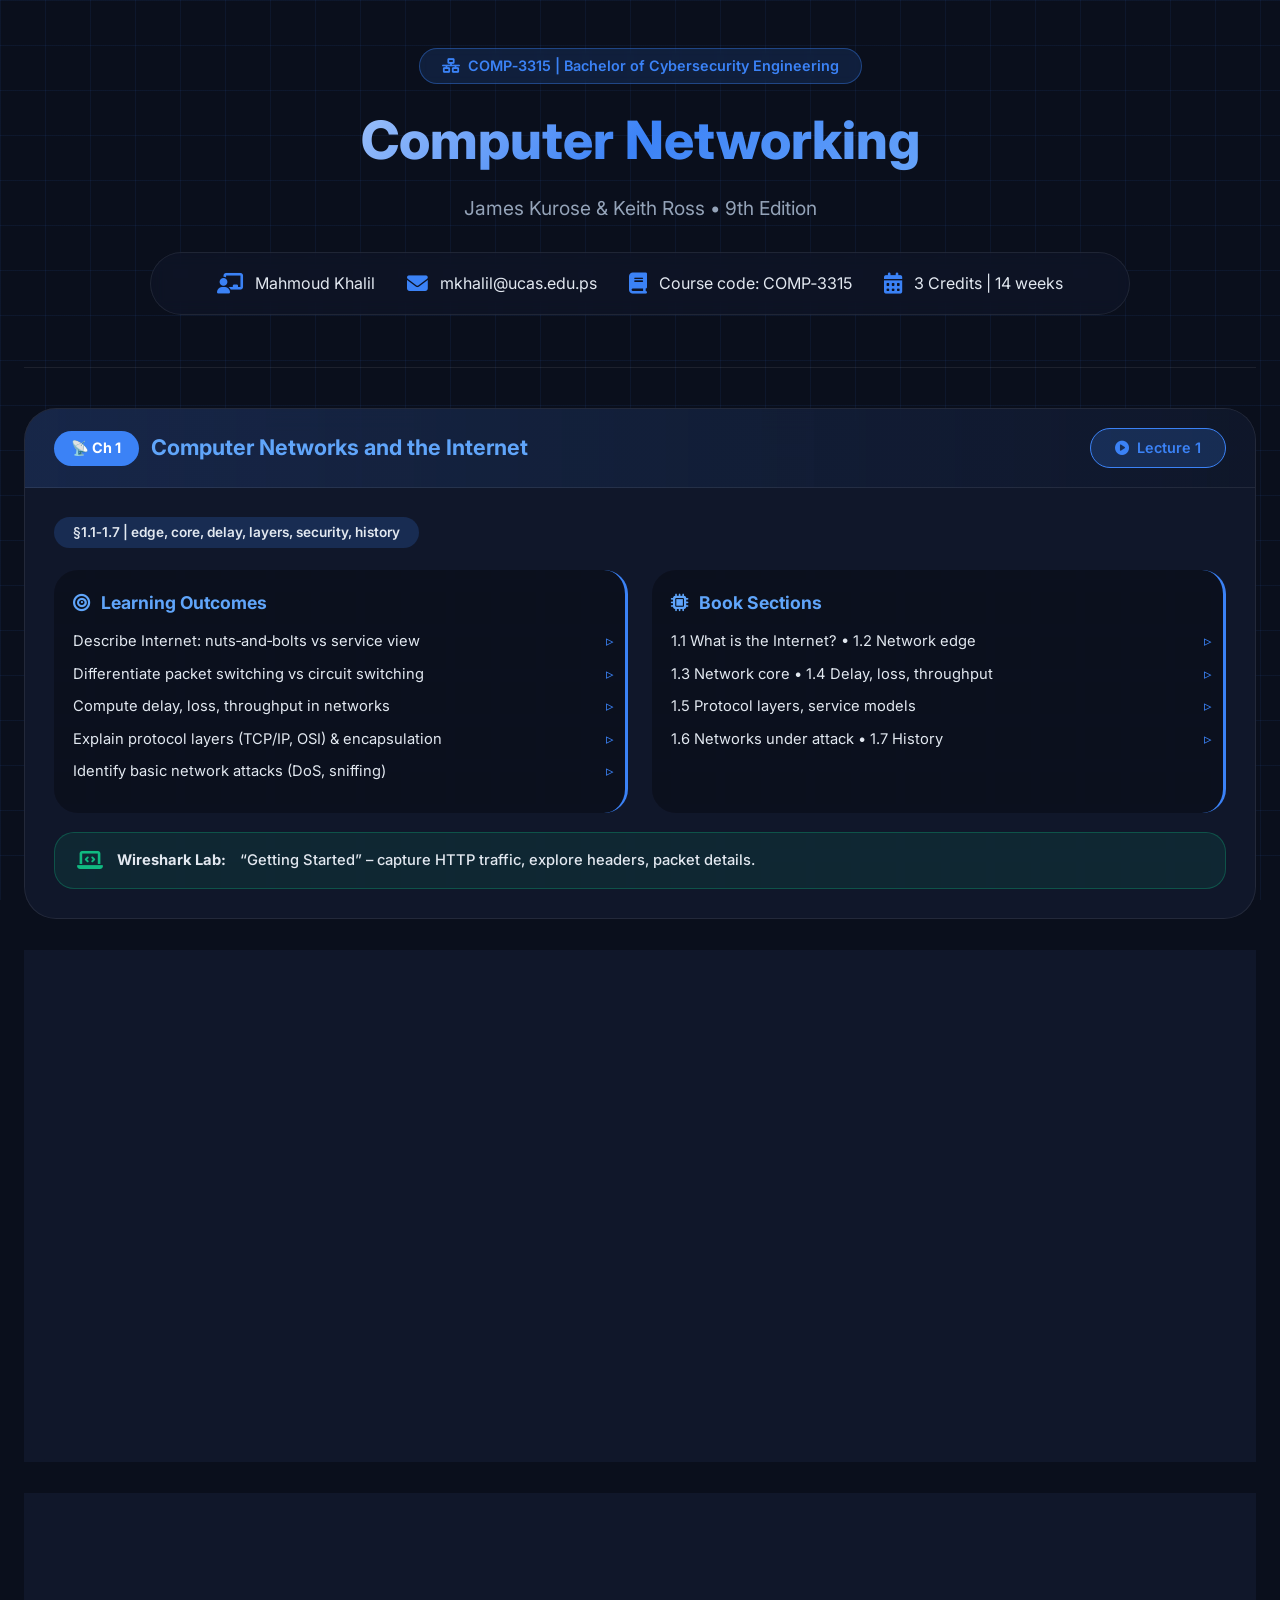
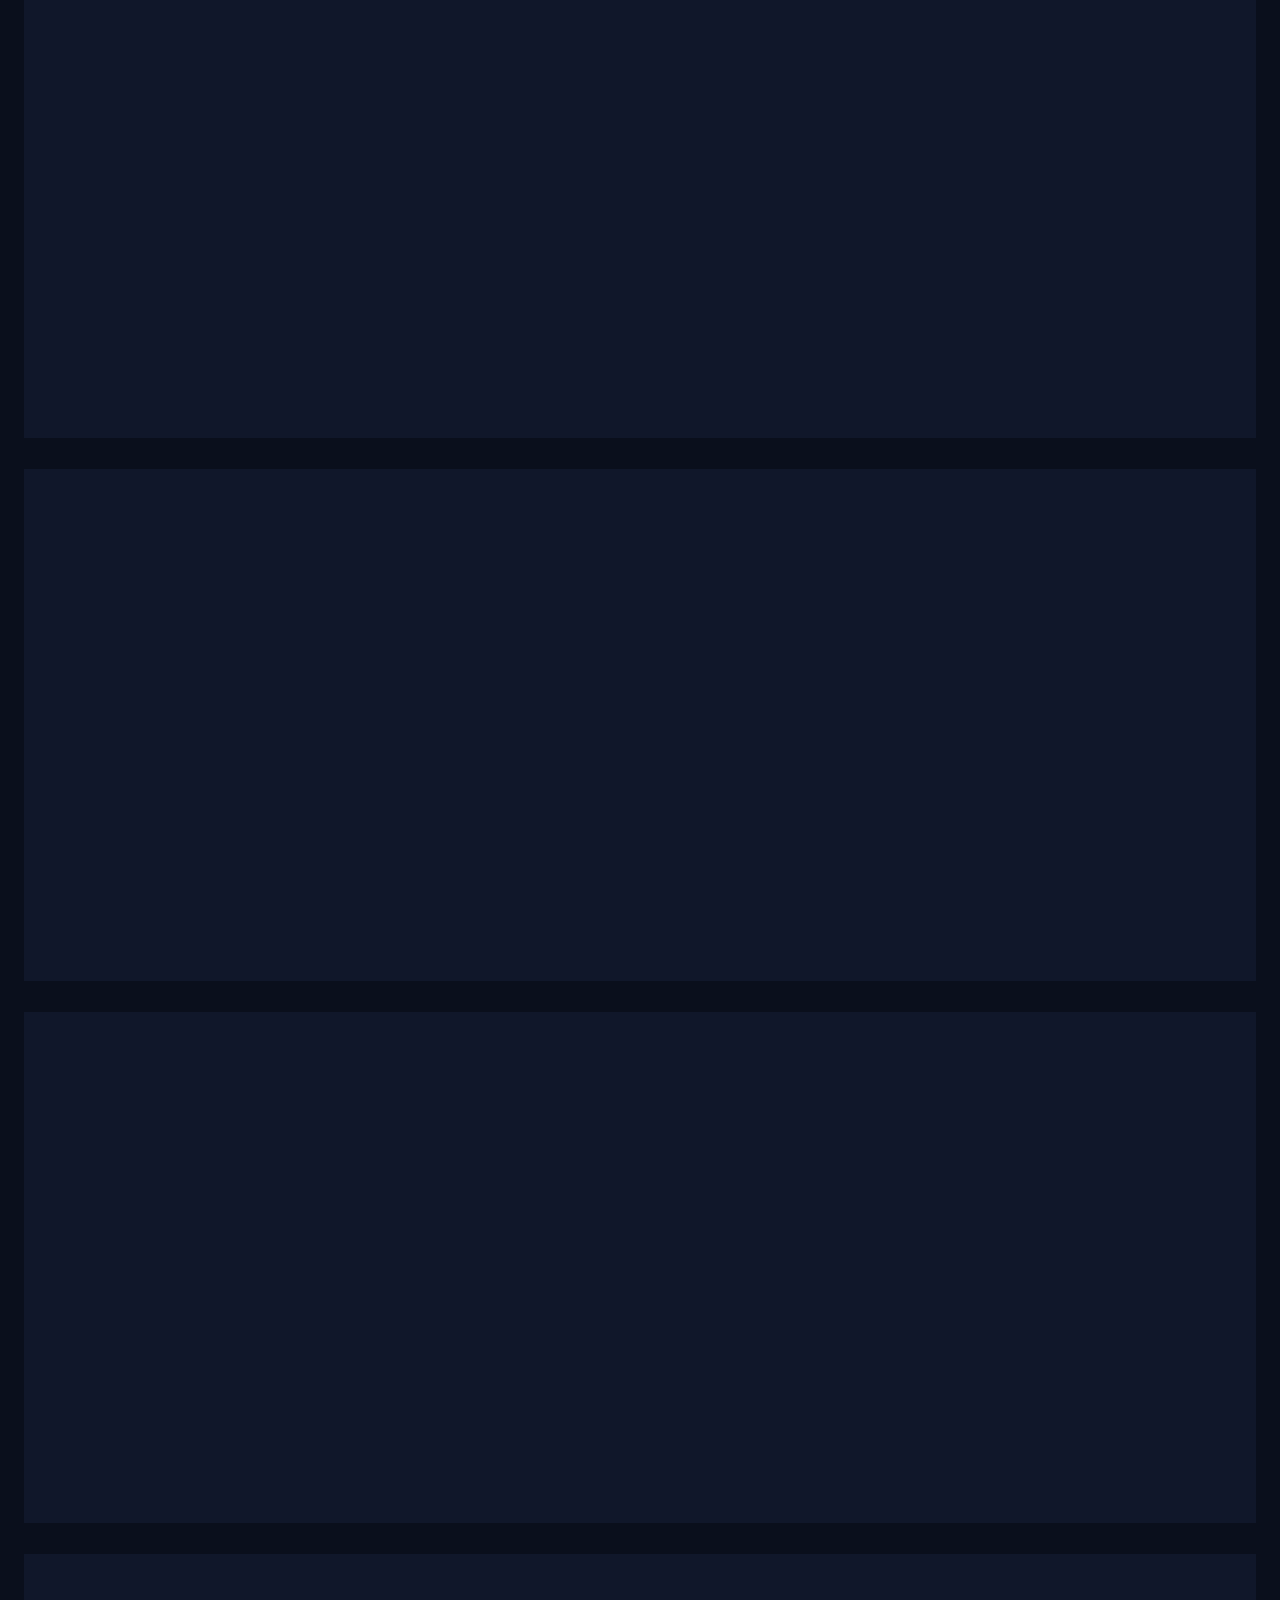
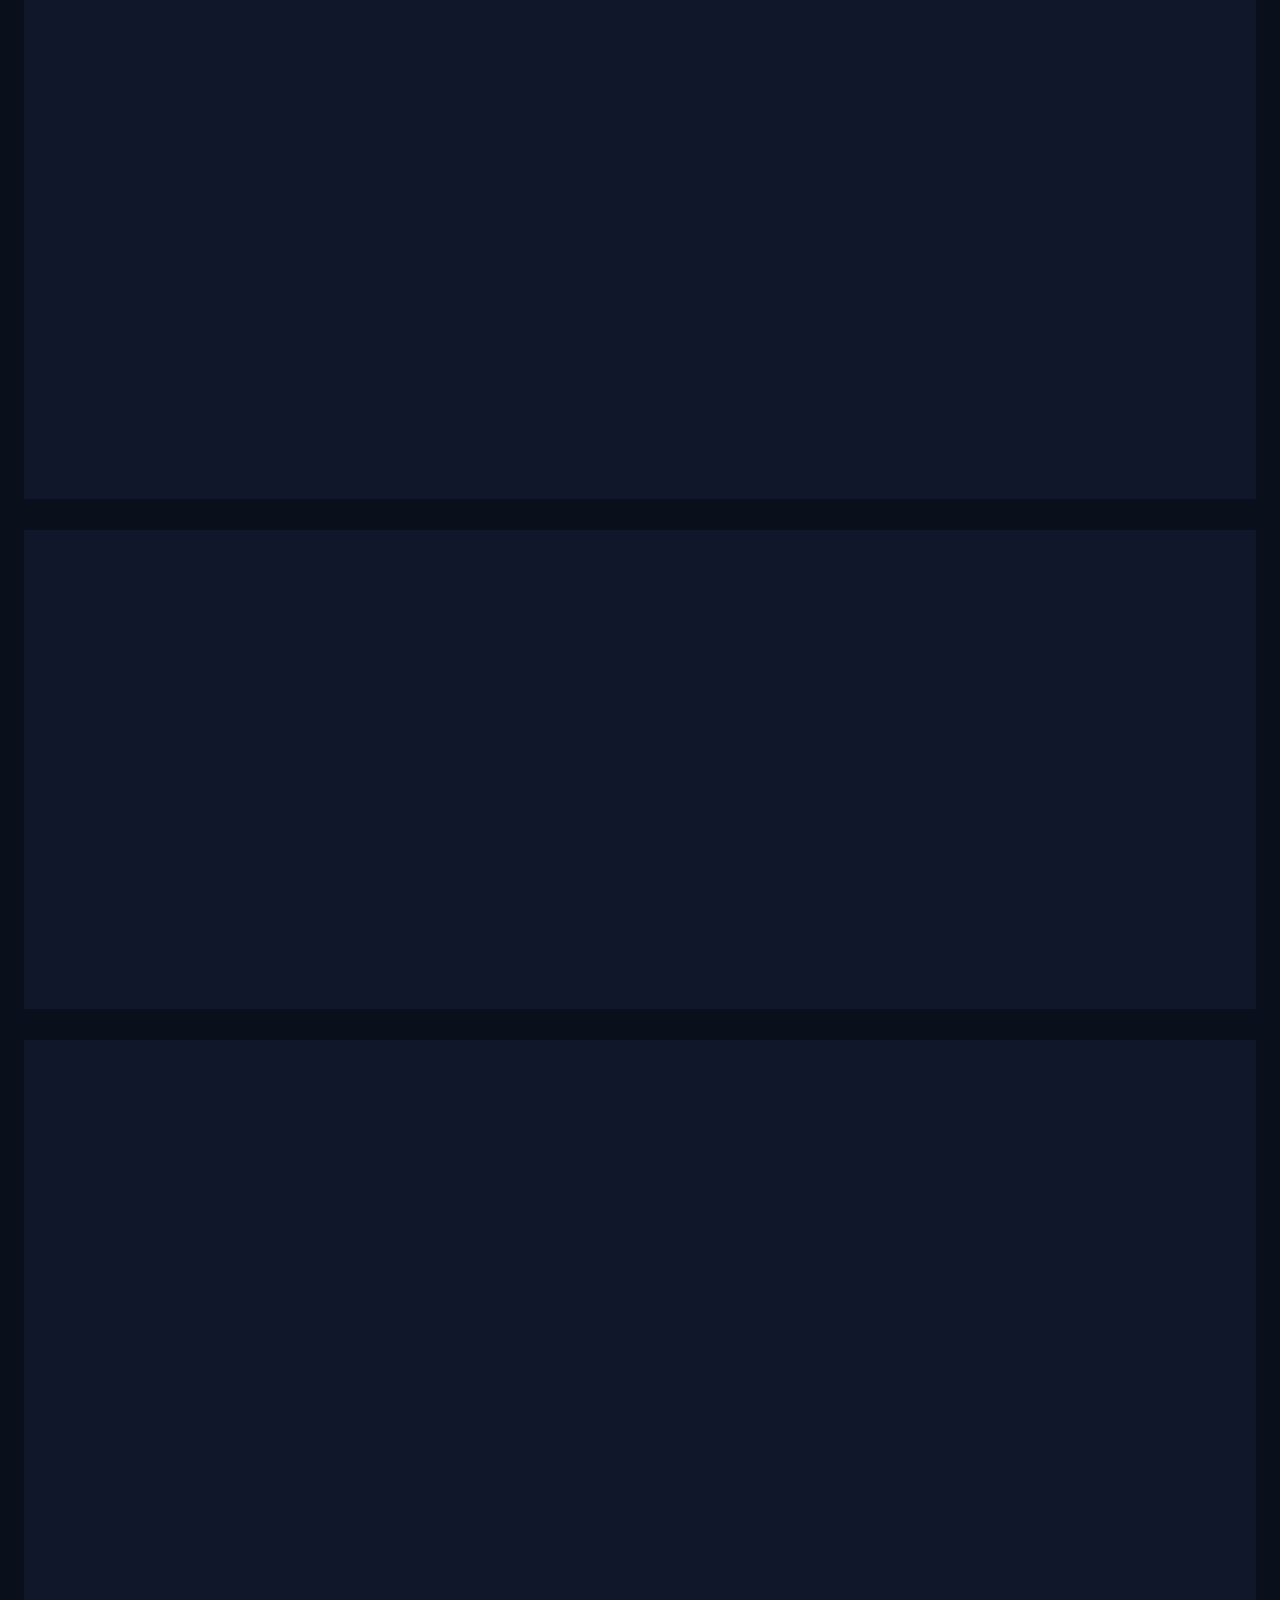
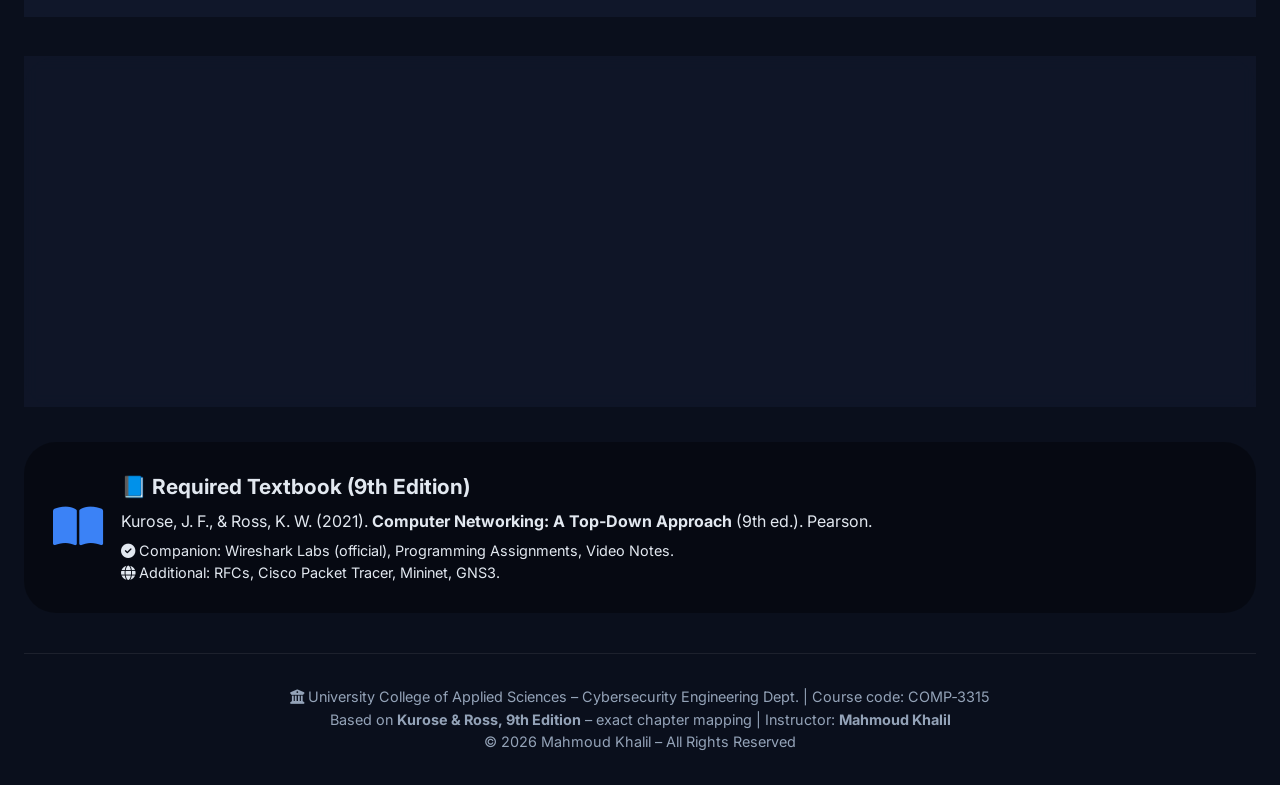
==== index.html @ ef7ba9a2 "add lecture1.html & update styles" ====
<!DOCTYPE html>
<html lang="en">
<head>
    <meta charset="UTF-8">
    <meta name="viewport" content="width=device-width, initial-scale=1.0, user-scalable=yes">
    <title>COMP-3315 | Computer Networking</title>
    <!-- External Fonts & Icons -->
    <link href="https://fonts.googleapis.com/css2?family=Inter:opsz,wght@14..32,400;14..32,500;14..32,600;14..32,700;14..32,800&display=swap" rel="stylesheet">
    <link rel="stylesheet" href="https://cdnjs.cloudflare.com/ajax/libs/font-awesome/6.4.0/css/all.min.css">
    <!-- External Stylesheet -->
    <link rel="stylesheet" href="styles.css">
    <style>
        /* additional small responsive tweaks to ensure mobile/desktop friendly */
        @media (max-width: 780px) {
            .instructor-panel {
                gap: 16px;
                padding: 14px 18px;
                border-radius: 32px;
            }
            .container {
                padding: 0 16px;
            }
            .course-header h1 {
                font-size: clamp(1.8rem, 6vw, 2.8rem);
            }
        }
        @media (max-width: 480px) {
            .instructor-item span {
                font-size: 0.85rem;
            }
        }
    </style>
</head>
<body>
<div class="bg-grid"></div>
<div class="container">
    <div class="course-header">
        <div class="course-badge"><i class="fas fa-network-wired"></i> COMP‑3315 | Bachelor of Cybersecurity Engineering</div>
        <h1>Computer Networking</h1>
        <div class="course-sub">James Kurose & Keith Ross • 9th Edition </div>
        <div class="instructor-panel">
            <div class="instructor-item"><i class="fas fa-chalkboard-user"></i> <span>Mahmoud Khalil</span></div>
            <div class="instructor-item"><i class="fas fa-envelope"></i> <span>mkhalil@ucas.edu.ps</span></div>
            <div class="instructor-item"><i class="fas fa-book"></i> <span>Course code: COMP‑3315</span></div>
            <div class="instructor-item"><i class="fas fa-calendar-alt"></i> <span>3 Credits | 14 weeks</span></div>
        </div>
    </div>

    <div class="weeks-container">
        <!-- CHAPTER 1 -->
        <div class="week-card">
            <div class="week-header-bar">
                <span class="chapter-number">📡 Ch 1</span>
                <span class="chapter-title-main">Computer Networks and the Internet</span>
                <a href="lecture1.html" class="lecture-btn"><i class="fas fa-play-circle"></i> Lecture 1</a>
            </div>
            <div class="week-body">
                <div class="week-meta"><span class="chapter-topic">§1.1‑1.7 | edge, core, delay, layers, security, history</span></div>
                <div class="content-grid">
                    <div class="info-box"><h4><i class="fas fa-bullseye"></i> Learning Outcomes</h4><ul><li>Describe Internet: nuts‑and‑bolts vs service view</li><li>Differentiate packet switching vs circuit switching</li><li>Compute delay, loss, throughput in networks</li><li>Explain protocol layers (TCP/IP, OSI) & encapsulation</li><li>Identify basic network attacks (DoS, sniffing)</li></ul></div>
                    <div class="info-box"><h4><i class="fas fa-microchip"></i> Book Sections</h4><ul><li>1.1 What is the Internet? • 1.2 Network edge</li><li>1.3 Network core • 1.4 Delay, loss, throughput</li><li>1.5 Protocol layers, service models</li><li>1.6 Networks under attack • 1.7 History</li></ul></div>
                </div>
                <div class="practical-lab"><i class="fas fa-laptop-code"></i> <strong>Wireshark Lab:</strong> “Getting Started” – capture HTTP traffic, explore headers, packet details.</div>
            </div>
        </div>

        <!-- CHAPTER 2 -->
        <div class="week-card">
            <div class="week-header-bar">
                <span class="chapter-number">🌐 Ch 2</span>
                <span class="chapter-title-main">Application Layer</span>
                <a href="Lecture2.html" class="lecture-btn"><i class="fas fa-play-circle"></i> Lecture 2</a>
            </div>
            <div class="week-body">
                <div class="week-meta"><span class="chapter-topic">§2.1‑2.7 | Web, email, DNS, P2P, socket API</span></div>
                <div class="content-grid">
                    <div class="info-box"><h4><i class="fas fa-bullseye"></i> Learning Outcomes</h4><ul><li>Architect client‑server vs P2P applications</li><li>Analyze HTTP (persistent/non‑persistent), cookies, caching</li><li>Understand SMTP, POP3, IMAP for email</li><li>Implement a basic UDP/TCP socket program</li><li>Explain DNS hierarchy & resource records</li></ul></div>
                    <div class="info-box"><h4><i class="fas fa-code"></i> Book Sections</h4><ul><li>2.1 Principles of app layer protocols</li><li>2.2 Web and HTTP (HTTP/1.1, HTTP/2, HTTP/3 intro)</li><li>2.3 FTP • 2.4 Email (SMTP, POP3)</li><li>2.5 DNS • 2.6 P2P (BitTorrent)</li><li>2.7 Socket programming with TCP/UDP</li></ul></div>
                </div>
                <div class="practical-lab"><i class="fas fa-laptop-code"></i> <strong>Socket Programming:</strong> Build a UDP ping client and a multi‑threaded HTTP server (Python). Analyze HTTP requests with Wireshark.</div>
            </div>
        </div>

        <!-- CHAPTER 3 -->
        <div class="week-card">
            <div class="week-header-bar">
                <span class="chapter-number">🚚 Ch 3</span>
                <span class="chapter-title-main">Transport Layer</span>
                <a href="Lecture3.html" class="lecture-btn"><i class="fas fa-play-circle"></i> Lecture 3</a>
            </div>
            <div class="week-body">
                <div class="week-meta"><span class="chapter-topic">§3.1‑3.6 | UDP, TCP, flow & congestion control</span></div>
                <div class="content-grid">
                    <div class="info-box"><h4><i class="fas fa-bullseye"></i> Learning Outcomes</h4><ul><li>Compare reliable vs unreliable transport</li><li>Understand multiplexing/demultiplexing</li><li>Explain principles of reliable data transfer (rdt)</li><li>Analyze TCP segment structure, flow control, and AIMD</li><li>Differentiate between Tahoe, Reno, CUBIC</li></ul></div>
                    <div class="info-box"><h4><i class="fas fa-chart-line"></i> Book Sections</h4><ul><li>3.1 Transport‑layer services</li><li>3.2 Multiplexing/demultiplexing</li><li>3.3 Connectionless UDP</li><li>3.4 Principles of reliable data transfer</li><li>3.5 TCP (segment, RTT, flow control)</li><li>3.6 Congestion control (AIMD, fairness)</li></ul></div>
                </div>
                <div class="practical-lab"><i class="fas fa-laptop-code"></i> <strong>Wireshark TCP Lab:</strong> Trace three‑way handshake, sequence/ACK numbers, window scaling, and observe congestion window evolution.</div>
            </div>
        </div>

        <!-- CHAPTER 4 -->
        <div class="week-card">
            <div class="week-header-bar">
                <span class="chapter-number">📦 Ch 4</span>
                <span class="chapter-title-main">The Network Layer: Data Plane</span>
                <a href="Lecture4.html" class="lecture-btn"><i class="fas fa-play-circle"></i> Lecture 4</a>
            </div>
            <div class="week-body">
                <div class="week-meta"><span class="chapter-topic">§4.1‑4.4 | IP, addressing, forwarding, SDN data plane</span></div>
                <div class="content-grid">
                    <div class="info-box"><h4><i class="fas fa-bullseye"></i> Learning Outcomes</h4><ul><li>Differentiate forwarding vs routing</li><li>Understand IPv4 datagram format, fragmentation</li><li>Perform subnet calculations (CIDR, subnet masks)</li><li>Explain NAT and IPv6 transition methods</li><li>Describe router components and generalized forwarding (SDN)</li></ul></div>
                    <div class="info-box"><h4><i class="fas fa-microchip"></i> Book Sections</h4><ul><li>4.1 Overview of network layer</li><li>4.2 Router components & switching fabrics</li><li>4.3 IP: IPv4, DHCP, NAT, IPv6</li><li>4.4 Generalized Forwarding (SDN match+action)</li></ul></div>
                </div>
                <div class="practical-lab"><i class="fas fa-laptop-code"></i> <strong>IP & Routing Lab:</strong> Configure static routes with Cisco Packet Tracer, analyze IP fragmentation, and capture ICMP packets with Wireshark.</div>
            </div>
        </div>

        <!-- CHAPTER 5 -->
        <div class="week-card">
            <div class="week-header-bar">
                <span class="chapter-number">🕹️ Ch 5</span>
                <span class="chapter-title-main">The Network Layer: Control Plane</span>
                <a href="Lecture5.html" class="lecture-btn"><i class="fas fa-play-circle"></i> Lecture 5</a>
            </div>
            <div class="week-body">
                <div class="week-meta"><span class="chapter-topic">§5.1‑5.6 | routing algorithms, OSPF, BGP, SDN, ICMP</span></div>
                <div class="content-grid">
                    <div class="info-box"><h4><i class="fas fa-bullseye"></i> Learning Outcomes</h4><ul><li>Compare Link‑State (Dijkstra) vs Distance‑Vector (Bellman‑Ford)</li><li>Configure OSPF intra‑domain routing</li><li>Explain BGP inter‑domain routing (eBGP/iBGP)</li><li>Describe SDN control plane (OpenFlow, controllers)</li><li>Use ICMP, traceroute, and SNMP</li></ul></div>
                    <div class="info-box"><h4><i class="fas fa-globe"></i> Book Sections</h4><ul><li>5.1 Introduction • 5.2 Routing algorithms (LS, DV)</li><li>5.3 Intra‑AS routing (OSPF)</li><li>5.4 Routing among ISPs (BGP)</li><li>5.5 SDN control plane</li><li>5.6 ICMP, SNMP, NETCONF/YANG</li></ul></div>
                </div>
                <div class="practical-lab"><i class="fas fa-laptop-code"></i> <strong>Routing Simulation:</strong> Build OSPF network in FRRouting or Packet Tracer; use traceroute to observe path changes; analyze BGP advertisements.</div>
            </div>
        </div>

        <!-- CHAPTER 6 -->
        <div class="week-card">
            <div class="week-header-bar">
                <span class="chapter-number">🔗 Ch 6</span>
                <span class="chapter-title-main">The Link Layer and LANs</span>
                <a href="Lecture6.html" class="lecture-btn"><i class="fas fa-play-circle"></i> Lecture 6</a>
            </div>
            <div class="week-body">
                <div class="week-meta"><span class="chapter-topic">§6.1‑6.6 | error detection, multiple access, Ethernet, switches, VLANs</span></div>
                <div class="content-grid">
                    <div class="info-box"><h4><i class="fas fa-bullseye"></i> Learning Outcomes</h4><ul><li>Understand error detection (CRC, checksum)</li><li>Compare multiple access protocols (CSMA/CD, slotted Aloha)</li><li>Analyze Ethernet frame & switch self‑learning</li><li>Configure VLANs and explain ARP protocol</li><li>Describe link virtualization (MPLS) and data center networks</li></ul></div>
                    <div class="info-box"><h4><i class="fas fa-ethernet"></i> Book Sections</h4><ul><li>6.1 Link‑layer services</li><li>6.2 Error detection/correction</li><li>6.3 Multiple access protocols</li><li>6.4 Switched LANs (ARP, Ethernet, switches, VLANs)</li><li>6.5 Link virtualization (MPLS)</li><li>6.6 Data center networking</li></ul></div>
                </div>
                <div class="practical-lab"><i class="fas fa-laptop-code"></i> <strong>Ethernet & VLAN Lab:</strong> Build switched LAN with VLAN segmentation; capture ARP broadcasts and observe spanning‑tree (STP) with Wireshark.</div>
            </div>
        </div>

        <!-- CHAPTER 7 -->
        <div class="week-card">
            <div class="week-header-bar">
                <span class="chapter-number">📡 Ch 7</span>
                <span class="chapter-title-main">Wireless and Mobile Networks</span>
                <a href="Lecture7.html" class="lecture-btn"><i class="fas fa-play-circle"></i> Lecture 7</a>
            </div>
            <div class="week-body">
                <div class="week-meta"><span class="chapter-topic">§7.1‑7.5 | WiFi, cellular, mobility principles</span></div>
                <div class="content-grid">
                    <div class="info-box"><h4><i class="fas fa-bullseye"></i> Learning Outcomes</h4><ul><li>Characterize wireless links (SNR, hidden terminal)</li><li>Explain 802.11 MAC (CSMA/CA) and frame structure</li><li>Describe cellular generations (4G LTE, 5G NR)</li><li>Understand mobility: indirect/direct routing, Mobile IP</li></ul></div>
                    <div class="info-box"><h4><i class="fas fa-wifi"></i> Book Sections</h4><ul><li>7.1 Introduction • 7.2 Wireless links characteristics</li><li>7.3 WiFi: 802.11 (association, CSMA/CA)</li><li>7.4 Cellular networks (4G/5G, core network)</li><li>7.5 Mobility management (home network, care‑of‑address)</li></ul></div>
                </div>
                <div class="practical-lab"><i class="fas fa-laptop-code"></i> <strong>WiFi Analysis:</strong> Capture 802.11 beacon frames and probe requests using Wireshark in monitor mode; examine authentication/association.</div>
            </div>
        </div>

        <!-- CHAPTER 8 -->
        <div class="week-card">
            <div class="week-header-bar">
                <span class="chapter-number">🔐 Ch 8</span>
                <span class="chapter-title-main">Security in Computer Networks</span>
                <a href="Lecture8.html" class="lecture-btn"><i class="fas fa-play-circle"></i> Lecture 8</a>
            </div>
            <div class="week-body">
                <div class="week-meta"><span class="chapter-topic">§8.1‑8.9 | crypto, SSL/TLS, IPsec, wireless security, firewalls</span></div>
                <div class="content-grid">
                    <div class="info-box"><h4><i class="fas fa-bullseye"></i> Learning Outcomes</h4><ul><li>Understand symmetric/asymmetric encryption & message integrity</li><li>Explain SSL/TLS handshake and record protocol</li><li>Configure IPsec VPN (ESP/AH) basics</li><li>Differentiate firewalls (stateless/stateful) and IDS/IPS</li><li>Describe 802.11i (WPA2) and operational security</li></ul></div>
                    <div class="info-box"><h4><i class="fas fa-shield-haltered"></i> Book Sections</h4><ul><li>8.1 What is network security? • 8.2 Principles of cryptography</li><li>8.3 Message integrity (MAC, digital signatures)</li><li>8.4 End‑point authentication</li><li>8.5 Securing email (PGP) • 8.6 Securing TCP (SSL/TLS)</li><li>8.7 Network‑layer security (IPsec, VPN)</li><li>8.8 Securing wireless LANs (WPA2, 802.11i)</li><li>8.9 Operational security (firewalls, IDS/IPS)</li></ul></div>
                </div>
                <div class="practical-lab"><i class="fas fa-laptop-code"></i> <strong>Security Lab:</strong> Inspect TLS handshake with Wireshark, decode X.509 certificates; configure a simple IPsec tunnel between two hosts.</div>
            </div>
        </div>
    </div>

    <!-- Assessment & grading block -->
    <div class="assessment-block">
        <h2><i class="fas fa-chart-simple"></i> Assessment & Grading</h2>
        <p class="section-desc">Based on Kurose & Ross labs, programming assignments, and theoretical exams</p>
        <div class="assess-grid">
            <div class="assess-card"><h3>30%</h3><p>Midterm Exam</p><small>Chapters 1‑4 + case studies</small></div>
            <div class="assess-card"><h3>40%</h3><p>Final Exam</p><small>All 8 chapters (comprehensive)</small></div>
            <div class="assess-card"><h3>20%</h3><p>Labs & Wireshark Projects</p><small>7 labs + socket programming</small></div>
            <div class="assess-card"><h3>10%</h3><p>Quizzes & Participation</p><small>Weekly online quizzes</small></div>
        </div>
    </div>

    <!-- Textbook section -->
    <div class="textbook-section">
        <div style="display: flex; align-items: center; gap: 18px; flex-wrap: wrap;">
            <div><i class="fas fa-book-open" style="font-size: 2.8rem; color: var(--primary);"></i></div>
            <div>
                <h3 style="font-size: 1.3rem;">📘 Required Textbook (9th Edition)</h3>
                <p style="margin: 6px 0;">Kurose, J. F., & Ross, K. W. (2021). <strong>Computer Networking: A Top‑Down Approach</strong> (9th ed.). Pearson.</p>
                <p style="font-size: 0.9rem;"><i class="fas fa-check-circle"></i> Companion: Wireshark Labs (official), Programming Assignments, Video Notes.</p>
                <p style="font-size: 0.9rem;"><i class="fas fa-globe"></i> Additional: RFCs, Cisco Packet Tracer, Mininet, GNS3.</p>
            </div>
        </div>
    </div>
    <footer>
        <p><i class="fas fa-university"></i> University College of Applied Sciences – Cybersecurity Engineering Dept. | Course code: COMP‑3315</p>
        <p>Based on <strong>Kurose & Ross, 9th Edition</strong> – exact chapter mapping | Instructor: <strong>Mahmoud Khalil</strong></p>
        <p>© 2026 Mahmoud Khalil – All Rights Reserved</p>
    </footer>
</div>

<script src="scripts.js" defer></script>
</body>
</html>
---- styles.css ----
/* styles.css - شامل للصفحة الرئيسية و lecture1 */

* {
    margin: 0;
    padding: 0;
    box-sizing: border-box;
}

:root {
    --bg-dark: #0a0f1c;
    --card-bg: rgba(18, 25, 45, 0.85);
    --primary: #3b82f6;
    --primary-dark: #2563eb;
    --primary-glow: rgba(59, 130, 246, 0.5);
    --accent: #60a5fa;
    --text-light: #e2e8f0;
    --text-muted: #94a3b8;
    --border-light: rgba(255, 255, 255, 0.08);
    --success: #10b981;
}

body {
    font-family: 'Inter', sans-serif;
    background: var(--bg-dark);
    color: var(--text-light);
    line-height: 1.55;
    overflow-x: hidden;
    font-size: 1.05rem;
}

.bg-grid, .lecture-grid-bg {
    position: fixed;
    top: 0;
    left: 0;
    width: 100%;
    height: 100%;
    background-image: 
        linear-gradient(rgba(59, 130, 246, 0.08) 1px, transparent 1px),
        linear-gradient(90deg, rgba(59, 130, 246, 0.08) 1px, transparent 1px);
    background-size: 45px 45px;
    pointer-events: none;
    z-index: -2;
}

.container, .lecture-container {
    max-width: 1280px;
    margin: 0 auto;
    padding: 0 24px;
    position: relative;
    z-index: 2;
}

/* ========== تنسيقات الصفحة الرئيسية (index) ========== */
.course-header {
    text-align: center;
    padding: 3rem 1rem 2rem;
    border-bottom: 1px solid var(--border-light);
    margin-bottom: 2rem;
}

.course-badge, .chapter-badge {
    display: inline-flex;
    align-items: center;
    gap: 8px;
    background: rgba(59, 130, 246, 0.15);
    backdrop-filter: blur(4px);
    border: 1px solid rgba(59, 130, 246, 0.4);
    padding: 6px 22px;
    border-radius: 40px;
    font-weight: 600;
    font-size: 0.9rem;
    margin-bottom: 1rem;
    color: var(--primary);
}

.course-header h1 {
    font-size: clamp(2.2rem, 6vw, 3.3rem);
    font-weight: 800;
    background: linear-gradient(135deg, #fff, var(--primary), #93c5fd);
    background-clip: text;
    -webkit-background-clip: text;
    color: transparent;
    margin-bottom: 0.75rem;
}

.course-sub, .hero-sub {
    color: var(--text-muted);
    font-size: 1.2rem;
    max-width: 700px;
    margin: 0 auto;
}

.instructor-panel {
    display: flex;
    flex-wrap: wrap;
    justify-content: center;
    gap: 32px;
    background: rgba(15, 23, 42, 0.6);
    backdrop-filter: blur(8px);
    border-radius: 48px;
    padding: 18px 32px;
    margin: 28px auto 20px;
    border: 1px solid var(--border-light);
    max-width: 980px;
}

.instructor-item {
    display: flex;
    align-items: center;
    gap: 12px;
    font-size: 1rem;
}

.instructor-item i {
    color: var(--primary);
    font-size: 1.3rem;
}

.weeks-container {
    display: flex;
    flex-direction: column;
    gap: 2rem;
    margin: 2.5rem 0;
}

.week-card {
    background: var(--card-bg);
    backdrop-filter: blur(12px);
    border: 1px solid var(--border-light);
    border-radius: 32px;
    overflow: hidden;
    transition: transform 0.25s ease, box-shadow 0.3s;
}

.week-card:hover {
    transform: translateY(-4px);
    border-color: var(--primary);
    box-shadow: 0 25px 40px -18px var(--primary-glow);
}

.week-header-bar {
    background: linear-gradient(90deg, rgba(59,130,246,0.15) 0%, rgba(15,23,42,0.8) 100%);
    padding: 1.2rem 1.8rem;
    display: flex;
    justify-content: space-between;
    align-items: center;
    flex-wrap: wrap;
    gap: 12px;
    border-bottom: 1px solid var(--border-light);
}

.chapter-number {
    background: var(--primary);
    color: white;
    font-weight: 700;
    padding: 0.4rem 1.1rem;
    border-radius: 40px;
    font-size: 0.9rem;
}

.chapter-title-main {
    font-weight: 700;
    font-size: 1.35rem;
    color: var(--accent);
    flex: 1;
}

.lecture-btn {
    background: rgba(59,130,246,0.2);
    border: 1px solid var(--primary);
    color: var(--primary);
    padding: 8px 24px;
    border-radius: 50px;
    font-size: 0.9rem;
    font-weight: 600;
    cursor: pointer;
    transition: 0.2s;
    display: inline-flex;
    align-items: center;
    gap: 8px;
    font-family: inherit;
    text-decoration: none;
}

.lecture-btn:hover {
    background: var(--primary);
    color: white;
    border-color: var(--primary);
    transform: scale(0.97);
    text-decoration: none;
}

.week-body {
    padding: 1.8rem;
}

.week-meta {
    display: flex;
    justify-content: space-between;
    align-items: center;
    margin-bottom: 1.4rem;
    flex-wrap: wrap;
    gap: 12px;
}

.chapter-topic {
    background: rgba(59,130,246,0.2);
    padding: 0.3rem 1.2rem;
    border-radius: 20px;
    font-size: 0.85rem;
    font-weight: 600;
}

.content-grid {
    display: grid;
    grid-template-columns: 1fr 1fr;
    gap: 1.5rem;
}

.info-box {
    background: rgba(0, 0, 0, 0.3);
    border-radius: 24px;
    padding: 1.2rem;
    border-right: 3px solid var(--primary);
}

.info-box h4 {
    display: flex;
    align-items: center;
    gap: 10px;
    font-weight: 700;
    margin-bottom: 0.9rem;
    color: var(--accent);
    font-size: 1.1rem;
}

.info-box ul {
    list-style: none;
    padding-right: 0;
}

.info-box li {
    margin-bottom: 0.7rem;
    font-size: 0.92rem;
    line-height: 1.45;
    padding-right: 1.2rem;
    position: relative;
}

.info-box li:before {
    content: "▹";
    position: absolute;
    right: -0.5rem;
    color: var(--primary);
}

.practical-lab {
    margin-top: 1.2rem;
    background: rgba(16, 185, 129, 0.1);
    border-radius: 20px;
    padding: 1rem 1.4rem;
    border: 1px solid rgba(16, 185, 129, 0.3);
    display: flex;
    align-items: center;
    gap: 14px;
    flex-wrap: wrap;
    font-size: 0.92rem;
    font-weight: 500;
}

.practical-lab i {
    color: var(--success);
    font-size: 1.3rem;
}

.assessment-block {
    background: rgba(18, 25, 45, 0.7);
    backdrop-filter: blur(8px);
    border-radius: 32px;
    padding: 2.2rem;
    margin: 2.2rem 0;
    border: 1px solid var(--border-light);
}

.assess-grid {
    display: flex;
    flex-wrap: wrap;
    justify-content: space-between;
    gap: 24px;
    margin-top: 1.8rem;
}

.assess-card {
    background: rgba(0,0,0,0.25);
    padding: 1.4rem 2rem;
    border-radius: 28px;
    flex: 1;
    min-width: 170px;
    text-align: center;
    border-bottom: 2px solid var(--primary);
}

.assess-card h3 {
    font-size: 2rem;
    font-weight: 800;
    color: var(--primary);
    margin-bottom: 8px;
}

.assess-card p {
    font-size: 1rem;
    font-weight: 600;
}

.assess-card small {
    font-size: 0.85rem;
    color: var(--text-muted);
}

.textbook-section {
    background: rgba(0,0,0,0.35);
    border-radius: 32px;
    padding: 1.8rem;
    margin: 1.5rem 0 2rem;
}

.textbook-section p, .textbook-section h3 {
    font-size: 1rem;
}

footer, .lecture-footer {
    text-align: center;
    padding: 2rem 1rem;
    border-top: 1px solid var(--border-light);
    margin-top: 2.5rem;
    color: var(--text-muted);
    font-size: 0.9rem;
}

h2 {
    font-size: 2rem;
    font-weight: 700;
    margin: 1rem 0 0.2rem;
}

.section-desc {
    color: var(--text-muted);
    margin-bottom: 1rem;
    font-size: 1rem;
}

code {
    background: #1e293b;
    padding: 2px 10px;
    border-radius: 30px;
    font-size: 0.85rem;
}

/* ========== تنسيقات خاصة بصفحة المحاضرة lecture1 ========== */
.lecture-hero {
    text-align: center;
    padding: 2.5rem 1rem 2rem;
    border-bottom: 1px solid var(--border-light);
    margin-bottom: 2rem;
}

.lecture-hero h1 {
    font-size: clamp(1.8rem, 5vw, 2.8rem);
    font-weight: 800;
    background: linear-gradient(135deg, #fff, var(--primary), #93c5fd);
    background-clip: text;
    -webkit-background-clip: text;
    color: transparent;
}

.highlight {
    background: linear-gradient(135deg, var(--primary), #93c5fd);
    background-clip: text;
    -webkit-background-clip: text;
    color: transparent;
}

.lecture-meta {
    display: flex;
    justify-content: center;
    gap: 24px;
    flex-wrap: wrap;
    margin: 1.2rem 0 0;
    font-size: 0.9rem;
    color: var(--text-muted);
}

.quick-nav {
    display: flex;
    flex-wrap: wrap;
    justify-content: center;
    gap: 12px;
    margin: 1.5rem 0 2rem;
}

.quick-nav a {
    background: rgba(59,130,246,0.15);
    border: 1px solid var(--border-light);
    padding: 8px 18px;
    border-radius: 40px;
    font-size: 0.85rem;
    font-weight: 500;
    color: var(--text-light);
    text-decoration: none;
    transition: 0.2s;
}

.quick-nav a:hover {
    background: var(--primary);
    border-color: var(--primary);
    color: white;
}

.lecture-card {
    background: var(--card-bg);
    backdrop-filter: blur(12px);
    border: 1px solid var(--border-light);
    border-radius: 32px;
    padding: 1.8rem;
    margin-bottom: 2rem;
    transition: transform 0.2s;
}

.lecture-card:hover {
    border-color: var(--primary);
    box-shadow: 0 20px 35px -12px var(--primary-glow);
}

.split-grid {
    display: grid;
    grid-template-columns: 1fr 1fr;
    gap: 1.5rem;
    margin-top: 1rem;
}

.info-panel {
    background: rgba(0, 0, 0, 0.3);
    border-radius: 24px;
    padding: 1.2rem;
    border-left: 3px solid var(--primary);
}

.info-panel h3 {
    display: flex;
    align-items: center;
    gap: 10px;
    font-size: 1.2rem;
    margin-bottom: 1rem;
    color: var(--accent);
}

.info-panel ul {
    list-style: none;
    padding-left: 0;
}

.info-panel li {
    margin-bottom: 0.7rem;
    padding-left: 1.2rem;
    position: relative;
}

.info-panel li:before {
    content: "▹";
    position: absolute;
    left: -0.2rem;
    color: var(--primary);
}

.callout-icon {
    margin-top: 1rem;
    padding: 0.8rem;
    background: rgba(59,130,246,0.1);
    border-radius: 20px;
    font-size: 0.9rem;
}

.protocol-compare {
    display: flex;
    flex-wrap: wrap;
    gap: 1.5rem;
    margin-top: 1rem;
    background: rgba(0,0,0,0.2);
    padding: 1rem;
    border-radius: 28px;
}

.protocol-compare div {
    flex: 1;
    padding: 0.5rem;
    border-right: 1px solid var(--border-light);
}

.protocol-compare div:last-child {
    border-right: none;
}

.access-grid {
    display: grid;
    grid-template-columns: repeat(auto-fill, minmax(250px, 1fr));
    gap: 1rem;
    margin: 1rem 0;
}

.access-item {
    background: rgba(0,0,0,0.25);
    padding: 1rem;
    border-radius: 20px;
    border-bottom: 2px solid var(--primary);
}

.media-list {
    display: flex;
    flex-wrap: wrap;
    gap: 12px;
    margin: 0.8rem 0;
}

.media-list span {
    background: rgba(59,130,246,0.2);
    padding: 5px 15px;
    border-radius: 30px;
    font-size: 0.85rem;
}

.note {
    background: rgba(255,255,100,0.1);
    padding: 0.8rem;
    border-radius: 20px;
    border-left: 4px solid var(--accent);
    margin-top: 0.8rem;
}

.core-flex {
    display: flex;
    flex-wrap: wrap;
    gap: 1.5rem;
    margin: 1rem 0;
}

.core-flex > div {
    flex: 1;
    background: rgba(0,0,0,0.2);
    padding: 1rem;
    border-radius: 24px;
}

.comparison-box {
    background: rgba(59,130,246,0.1);
    padding: 1rem;
    border-radius: 20px;
    margin: 1rem 0;
    border-left: 4px solid var(--primary);
}

.delay-formula {
    display: grid;
    grid-template-columns: repeat(auto-fit, minmax(200px,1fr));
    gap: 0.8rem;
    background: rgba(0,0,0,0.2);
    padding: 1rem;
    border-radius: 24px;
    margin: 1rem 0;
}

.analogy-card, .traceroute-demo {
    background: rgba(16,185,129,0.1);
    padding: 1rem;
    border-radius: 20px;
    margin: 1rem 0;
    display: flex;
    align-items: center;
    gap: 12px;
    flex-wrap: wrap;
}

pre {
    background: #0a0f1c;
    padding: 1rem;
    border-radius: 20px;
    overflow-x: auto;
    font-size: 0.8rem;
    border: 1px solid var(--border-light);
    margin: 1rem 0;
}

.security-grid {
    display: grid;
    grid-template-columns: repeat(auto-fit, minmax(220px,1fr));
    gap: 1rem;
    margin: 1rem 0;
}

.security-grid div {
    background: rgba(0,0,0,0.3);
    padding: 1rem;
    border-radius: 20px;
    border-top: 3px solid var(--primary);
}

.stack-visual {
    background: rgba(0,0,0,0.3);
    border-radius: 28px;
    padding: 1rem;
    margin: 1rem 0;
}

.layer {
    background: rgba(59,130,246,0.2);
    margin: 0.5rem 0;
    padding: 0.8rem 1rem;
    border-radius: 16px;
    display: flex;
    justify-content: space-between;
    align-items: center;
    flex-wrap: wrap;
    font-weight: 600;
}

.layer span {
    font-weight: normal;
    font-size: 0.85rem;
    color: var(--text-muted);
}

.encap-demo {
    display: flex;
    flex-wrap: wrap;
    align-items: center;
    justify-content: center;
    gap: 12px;
    margin: 1.5rem 0;
    background: rgba(0,0,0,0.25);
    padding: 1rem;
    border-radius: 32px;
}

.encap-box {
    background: var(--primary-dark);
    padding: 8px 16px;
    border-radius: 40px;
    font-size: 0.85rem;
    font-weight: 600;
    text-align: center;
}

.encap-box .small {
    font-size: 0.7rem;
    font-weight: normal;
    display: block;
}

.timeline {
    display: flex;
    flex-direction: column;
    gap: 12px;
    margin: 1rem 0;
}

.timeline div {
    background: rgba(0,0,0,0.25);
    padding: 0.8rem 1rem;
    border-radius: 20px;
    border-left: 4px solid var(--primary);
}

.callout {
    background: rgba(59,130,246,0.15);
    padding: 1rem;
    border-radius: 24px;
    margin-top: 1rem;
}

.summary-core {
    background: linear-gradient(135deg, rgba(59,130,246,0.1), rgba(15,23,42,0.8));
}

.review-questions {
    background: rgba(0,0,0,0.3);
    padding: 1rem;
    border-radius: 24px;
    margin-top: 1rem;
    line-height: 1.8;
}

/* ========== استجابة للشاشات الصغيرة ========== */
@media (max-width: 780px) {
    .content-grid, .split-grid {
        grid-template-columns: 1fr;
    }
    .week-header-bar, .core-flex {
        flex-direction: column;
        align-items: flex-start;
    }
    body {
        font-size: 1rem;
    }
    .chapter-title-main {
        font-size: 1.2rem;
    }
    .instructor-panel {
        gap: 18px;
        padding: 16px 20px;
        border-radius: 32px;
    }
    .assess-grid {
        flex-direction: column;
        align-items: stretch;
    }
    .assess-card {
        min-width: auto;
    }
    .container, .lecture-container {
        padding: 0 18px;
    }
    .quick-nav {
        gap: 8px;
    }
    .quick-nav a {
        padding: 6px 12px;
        font-size: 0.75rem;
    }
}

@media (max-width: 480px) {
    .week-body, .lecture-card {
        padding: 1.2rem;
    }
    .info-box, .info-panel {
        padding: 1rem;
    }
    .assessment-block {
        padding: 1.5rem;
    }
    .course-header, .lecture-hero {
        padding: 2rem 0.5rem 1.5rem;
    }
    .encap-demo {
        flex-direction: column;
    }
    .layer {
        flex-direction: column;
        align-items: flex-start;
        gap: 6px;
    }
}
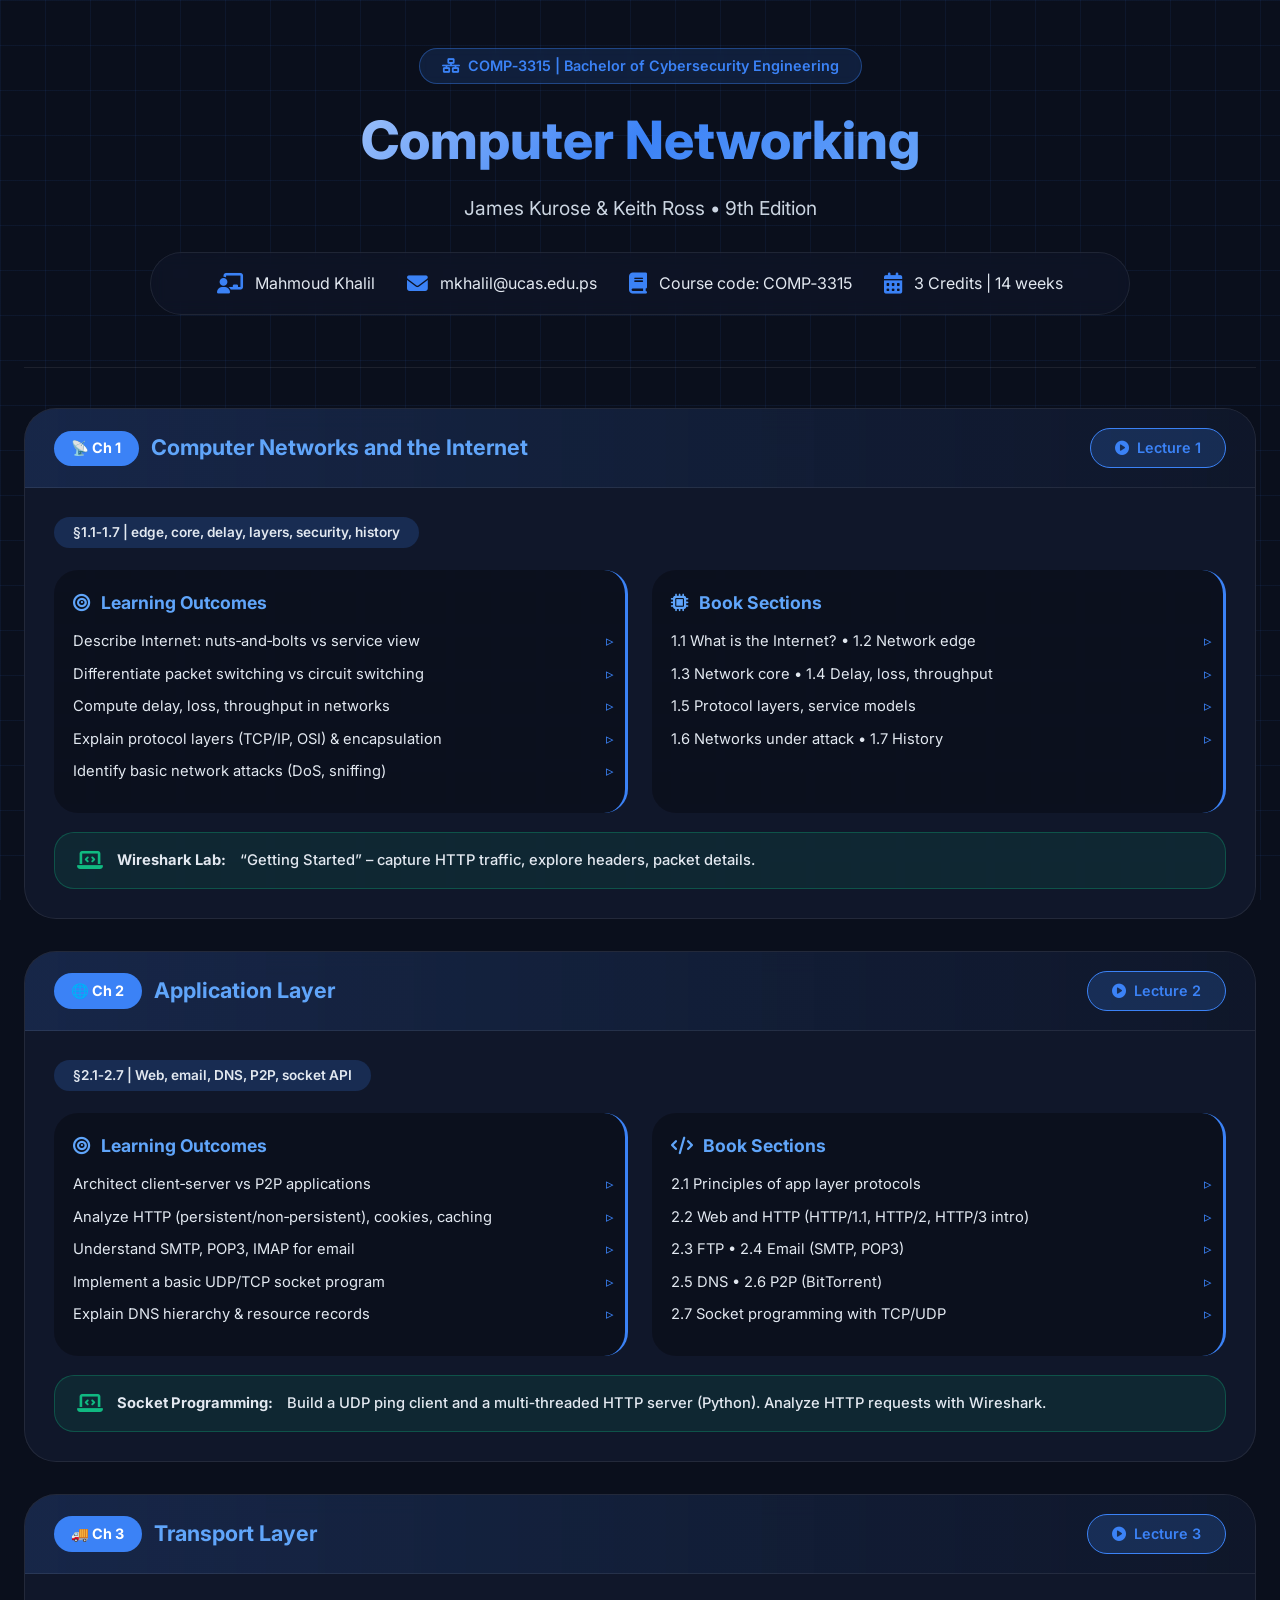
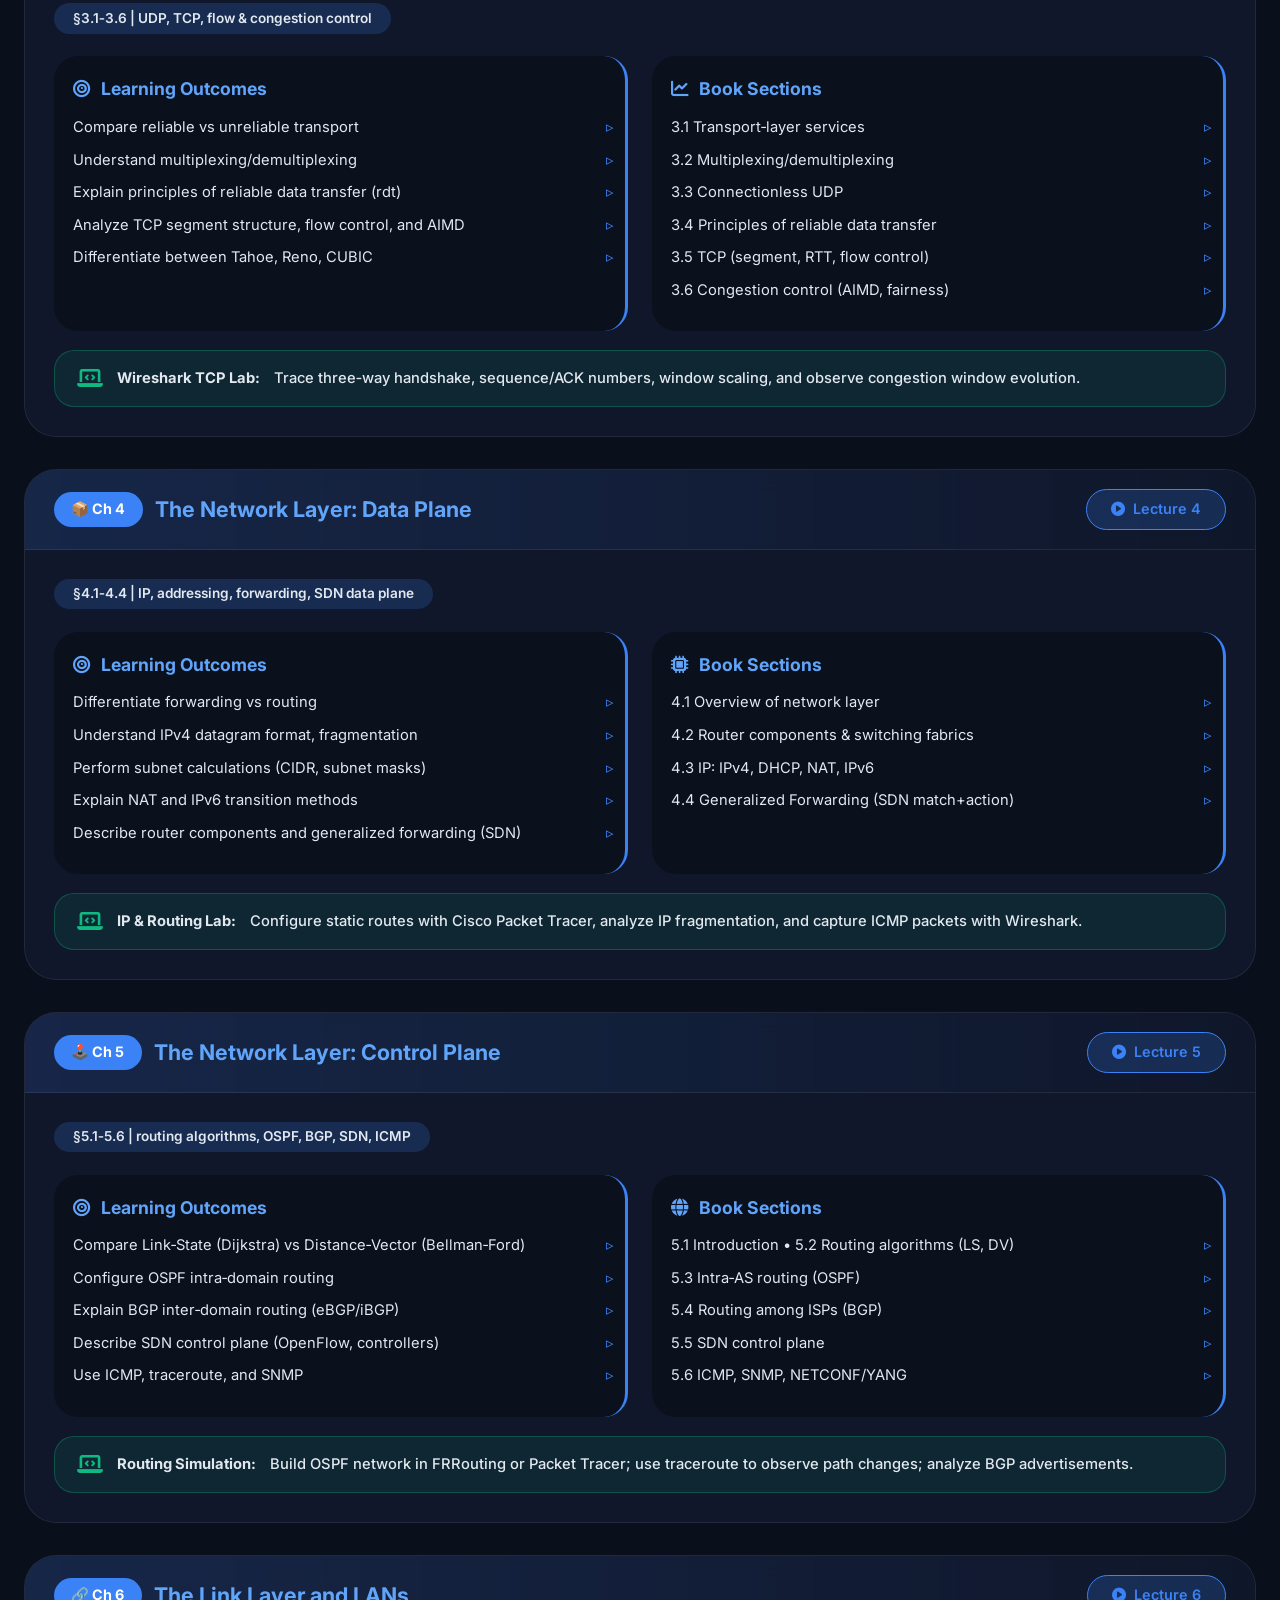
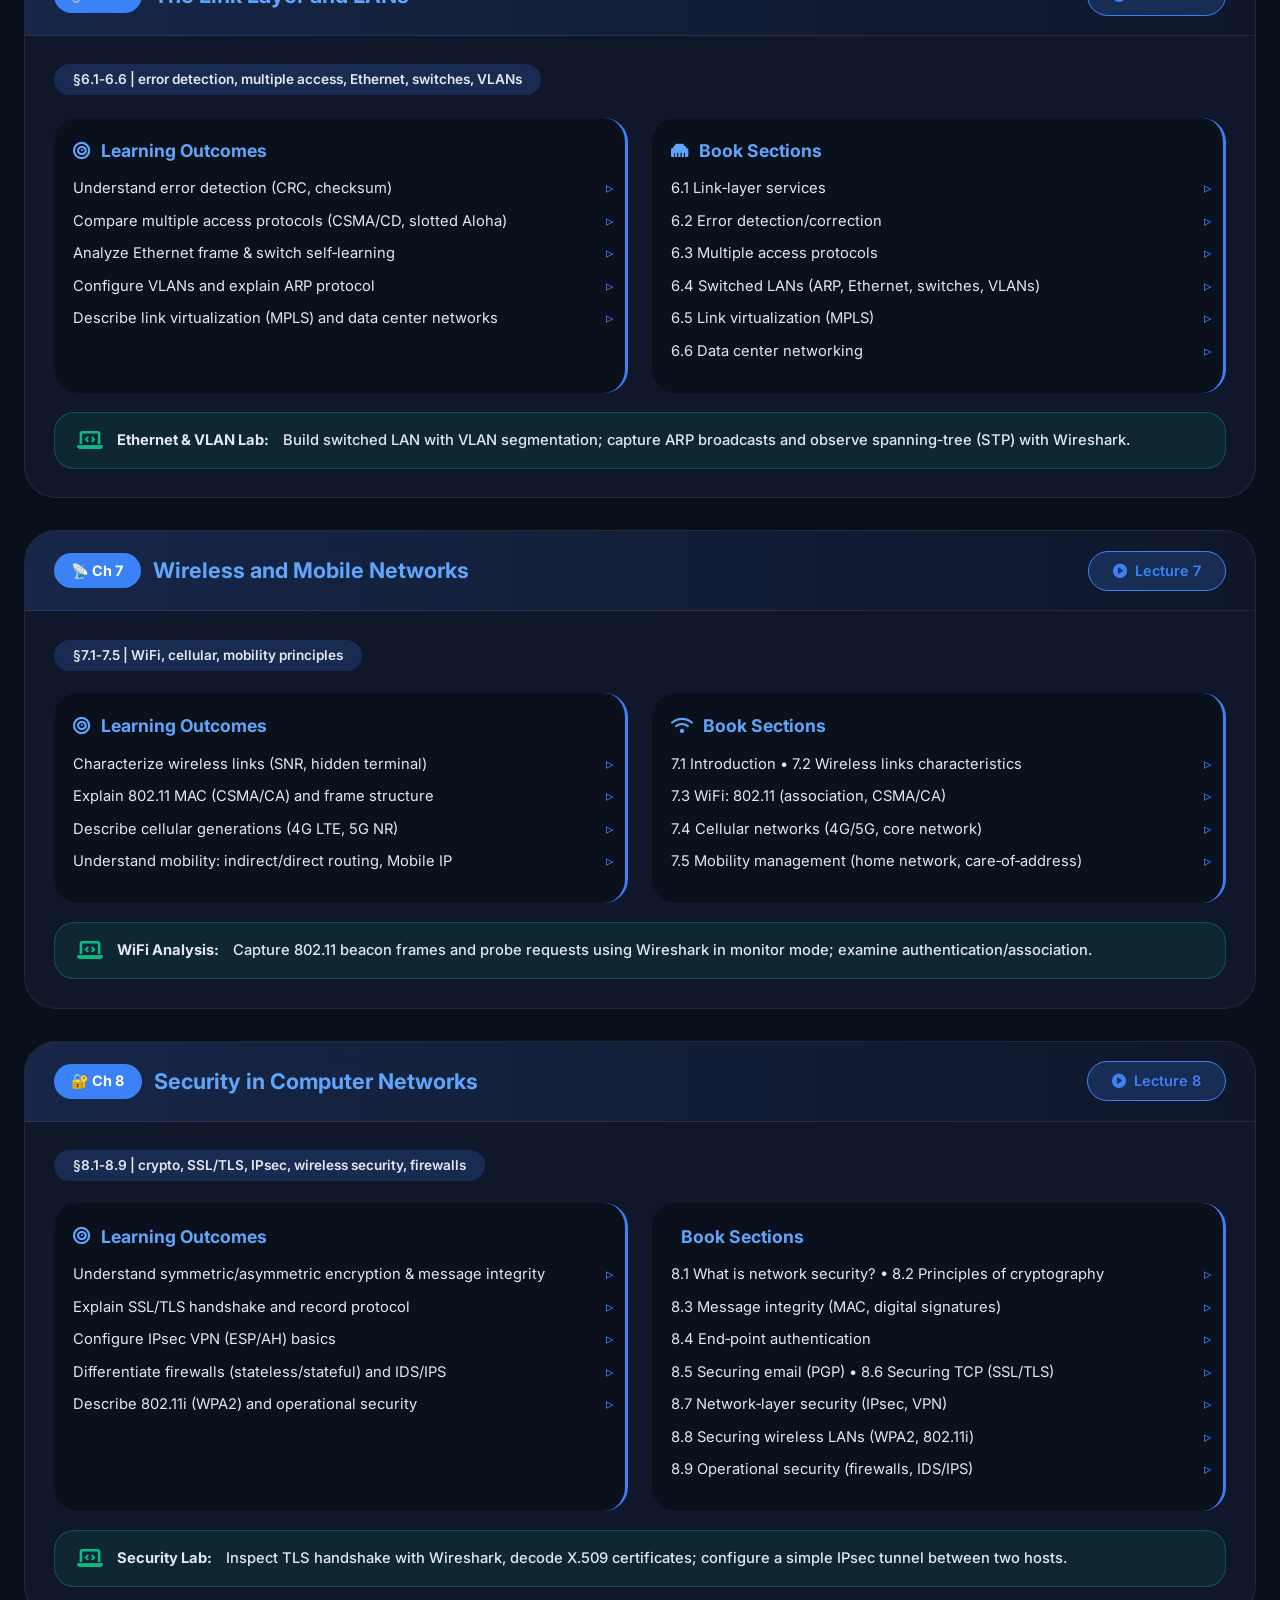
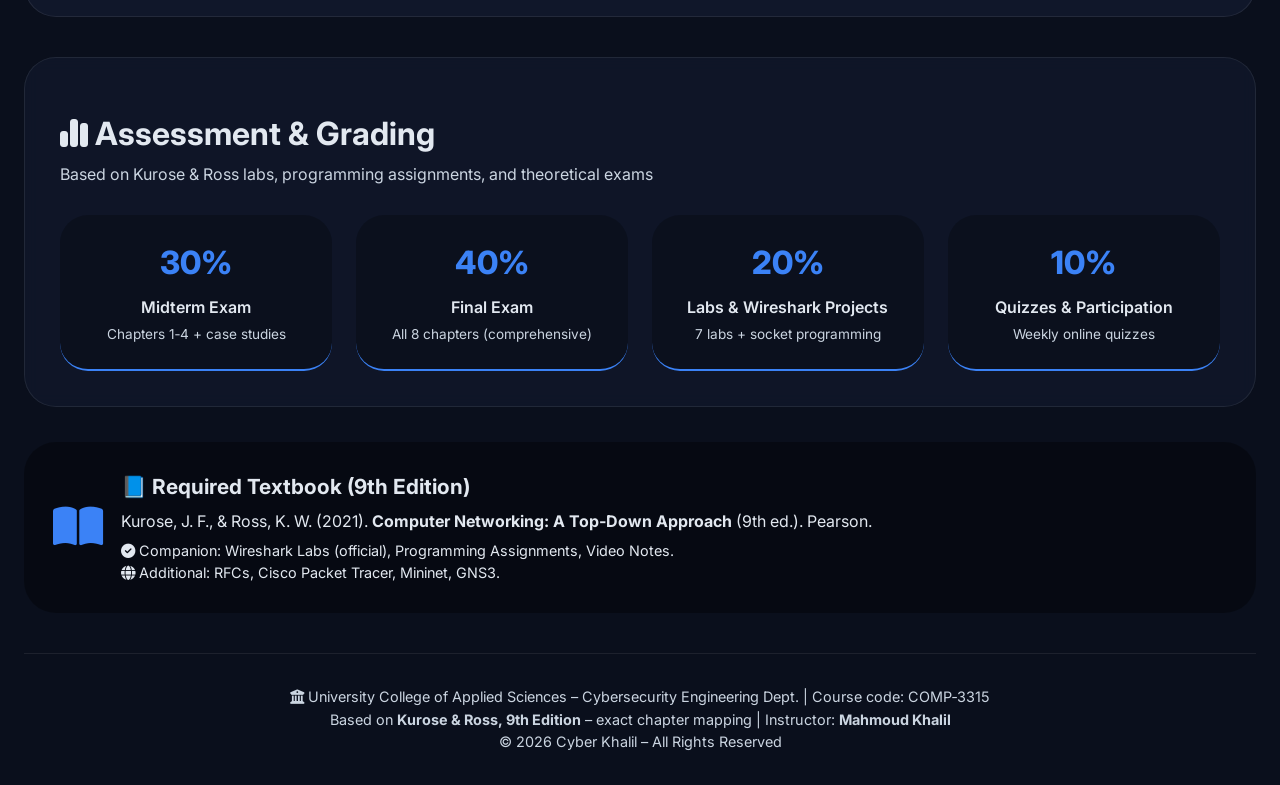
==== commit 1817101b: "update style" ====
--- a/index.html
+++ b/index.html
@@ -4,18 +4,15 @@
     <meta charset="UTF-8">
     <meta name="viewport" content="width=device-width, initial-scale=1.0, user-scalable=yes">
     <title>COMP-3315 | Computer Networking</title>
-    <!-- External Fonts & Icons -->
     <link href="https://fonts.googleapis.com/css2?family=Inter:opsz,wght@14..32,400;14..32,500;14..32,600;14..32,700;14..32,800&display=swap" rel="stylesheet">
     <link rel="stylesheet" href="https://cdnjs.cloudflare.com/ajax/libs/font-awesome/6.4.0/css/all.min.css">
-    <!-- External Stylesheet -->
     <link rel="stylesheet" href="styles.css">
     <style>
-        /* additional small responsive tweaks to ensure mobile/desktop friendly */
+        /* تعديلات صغيرة إضافية */
         @media (max-width: 780px) {
             .instructor-panel {
                 gap: 16px;
                 padding: 14px 18px;
-                border-radius: 32px;
             }
             .container {
                 padding: 0 16px;
@@ -69,7 +66,7 @@
             <div class="week-header-bar">
                 <span class="chapter-number">🌐 Ch 2</span>
                 <span class="chapter-title-main">Application Layer</span>
-                <a href="Lecture2.html" class="lecture-btn"><i class="fas fa-play-circle"></i> Lecture 2</a>
+                <a href="lecture2.html" class="lecture-btn"><i class="fas fa-play-circle"></i> Lecture 2</a>
             </div>
             <div class="week-body">
                 <div class="week-meta"><span class="chapter-topic">§2.1‑2.7 | Web, email, DNS, P2P, socket API</span></div>
@@ -86,7 +83,7 @@
             <div class="week-header-bar">
                 <span class="chapter-number">🚚 Ch 3</span>
                 <span class="chapter-title-main">Transport Layer</span>
-                <a href="Lecture3.html" class="lecture-btn"><i class="fas fa-play-circle"></i> Lecture 3</a>
+                <a href="lecture3.html" class="lecture-btn"><i class="fas fa-play-circle"></i> Lecture 3</a>
             </div>
             <div class="week-body">
                 <div class="week-meta"><span class="chapter-topic">§3.1‑3.6 | UDP, TCP, flow & congestion control</span></div>
@@ -103,7 +100,7 @@
             <div class="week-header-bar">
                 <span class="chapter-number">📦 Ch 4</span>
                 <span class="chapter-title-main">The Network Layer: Data Plane</span>
-                <a href="Lecture4.html" class="lecture-btn"><i class="fas fa-play-circle"></i> Lecture 4</a>
+                <a href="lecture4.html" class="lecture-btn"><i class="fas fa-play-circle"></i> Lecture 4</a>
             </div>
             <div class="week-body">
                 <div class="week-meta"><span class="chapter-topic">§4.1‑4.4 | IP, addressing, forwarding, SDN data plane</span></div>
@@ -120,7 +117,7 @@
             <div class="week-header-bar">
                 <span class="chapter-number">🕹️ Ch 5</span>
                 <span class="chapter-title-main">The Network Layer: Control Plane</span>
-                <a href="Lecture5.html" class="lecture-btn"><i class="fas fa-play-circle"></i> Lecture 5</a>
+                <a href="lecture5.html" class="lecture-btn"><i class="fas fa-play-circle"></i> Lecture 5</a>
             </div>
             <div class="week-body">
                 <div class="week-meta"><span class="chapter-topic">§5.1‑5.6 | routing algorithms, OSPF, BGP, SDN, ICMP</span></div>
@@ -137,7 +134,7 @@
             <div class="week-header-bar">
                 <span class="chapter-number">🔗 Ch 6</span>
                 <span class="chapter-title-main">The Link Layer and LANs</span>
-                <a href="Lecture6.html" class="lecture-btn"><i class="fas fa-play-circle"></i> Lecture 6</a>
+                <a href="lecture6.html" class="lecture-btn"><i class="fas fa-play-circle"></i> Lecture 6</a>
             </div>
             <div class="week-body">
                 <div class="week-meta"><span class="chapter-topic">§6.1‑6.6 | error detection, multiple access, Ethernet, switches, VLANs</span></div>
@@ -154,7 +151,7 @@
             <div class="week-header-bar">
                 <span class="chapter-number">📡 Ch 7</span>
                 <span class="chapter-title-main">Wireless and Mobile Networks</span>
-                <a href="Lecture7.html" class="lecture-btn"><i class="fas fa-play-circle"></i> Lecture 7</a>
+                <a href="lecture7.html" class="lecture-btn"><i class="fas fa-play-circle"></i> Lecture 7</a>
             </div>
             <div class="week-body">
                 <div class="week-meta"><span class="chapter-topic">§7.1‑7.5 | WiFi, cellular, mobility principles</span></div>
@@ -171,7 +168,7 @@
             <div class="week-header-bar">
                 <span class="chapter-number">🔐 Ch 8</span>
                 <span class="chapter-title-main">Security in Computer Networks</span>
-                <a href="Lecture8.html" class="lecture-btn"><i class="fas fa-play-circle"></i> Lecture 8</a>
+                <a href="lecture8.html" class="lecture-btn"><i class="fas fa-play-circle"></i> Lecture 8</a>
             </div>
             <div class="week-body">
                 <div class="week-meta"><span class="chapter-topic">§8.1‑8.9 | crypto, SSL/TLS, IPsec, wireless security, firewalls</span></div>
@@ -211,10 +208,14 @@
     <footer>
         <p><i class="fas fa-university"></i> University College of Applied Sciences – Cybersecurity Engineering Dept. | Course code: COMP‑3315</p>
         <p>Based on <strong>Kurose & Ross, 9th Edition</strong> – exact chapter mapping | Instructor: <strong>Mahmoud Khalil</strong></p>
-        <p>© 2026 Mahmoud Khalil – All Rights Reserved</p>
+        <p class="copyright-year">© <span id="current-year"></span> Cyber Khalil – All Rights Reserved</p>
     </footer>
 </div>
 
 <script src="scripts.js" defer></script>
+<script>
+    // تعيين السنة الحالية تلقائياً
+    document.getElementById('current-year').textContent = new Date().getFullYear();
+</script>
 </body>
 </html>
--- a/styles.css
+++ b/styles.css
@@ -1,4 +1,4 @@
-/* styles.css - شامل للصفحة الرئيسية و lecture1 */
+/* styles.css - شامل للصفحة الرئيسية و lecture1 مع تحسينات */
 
 * {
     margin: 0;
@@ -14,7 +14,7 @@
     --primary-glow: rgba(59, 130, 246, 0.5);
     --accent: #60a5fa;
     --text-light: #e2e8f0;
-    --text-muted: #94a3b8;
+    --text-muted: #cbd5e1;  /* تحسين التباين من #94a3b8 إلى #cbd5e1 */
     --border-light: rgba(255, 255, 255, 0.08);
     --success: #10b981;
 }
@@ -587,6 +587,7 @@
     font-size: 0.8rem;
     border: 1px solid var(--border-light);
     margin: 1rem 0;
+    font-family: 'Courier New', monospace;
 }
 
 .security-grid {
@@ -749,3 +750,63 @@
         gap: 6px;
     }
 }
+
+/* إضافة في نهاية الملف - لتحسين المسافات والعناصر القابلة للقراءة */
+.lecture-container, .lecture-container-special {
+    padding: 2rem;
+}
+
+/* توحيد هوامش القوائم */
+.lecture-container-special ul, 
+.lecture-container-special ol,
+.lecture-card ul,
+.lecture-card ol {
+    margin: 0.75rem 0 0.75rem 1.8rem; /* مسافة من اليسار كافية */
+    padding-left: 0;
+}
+
+/* عناصر الـ li تحت القوائم */
+.lecture-container-special li,
+.lecture-card li {
+    margin-bottom: 0.5rem;
+    line-height: 1.5;
+}
+
+/* للعناصر التي تحتوي على border-left (مثل الملاحظات) */
+.info-note, .homework-box, .callout, .comparison-box {
+    padding: 1rem 1rem 1rem 1.5rem; /* زيادة padding-left */
+    margin: 1.2rem 0;
+    border-left-width: 4px;
+    border-left-style: solid;
+}
+
+/* العناوين داخل هذه الصناديق يجب أن تحافظ على محاذاتها */
+.info-note h3, .homework-box h3,
+.info-note h4, .homework-box h4 {
+    margin-top: 0;
+    margin-bottom: 0.75rem;
+}
+
+/* الأعمدة (two-cols) */
+.two-cols .col {
+    padding: 1.2rem;
+}
+
+/* قوائم داخل الأعمدة */
+.two-cols .col ul,
+.two-cols .col ol {
+    margin-left: 1.2rem;
+}
+
+/* تحسين عرض البطاقات (access-card) */
+.access-card {
+    padding: 0.8rem 1rem;
+    border-left: 3px solid var(--primary);
+    margin-bottom: 0.5rem;
+}
+
+/* معالجة القوائم المتداخلة */
+ul ul, ol ol, ul ol, ol ul {
+    margin-top: 0.25rem;
+    margin-bottom: 0.25rem;
+}
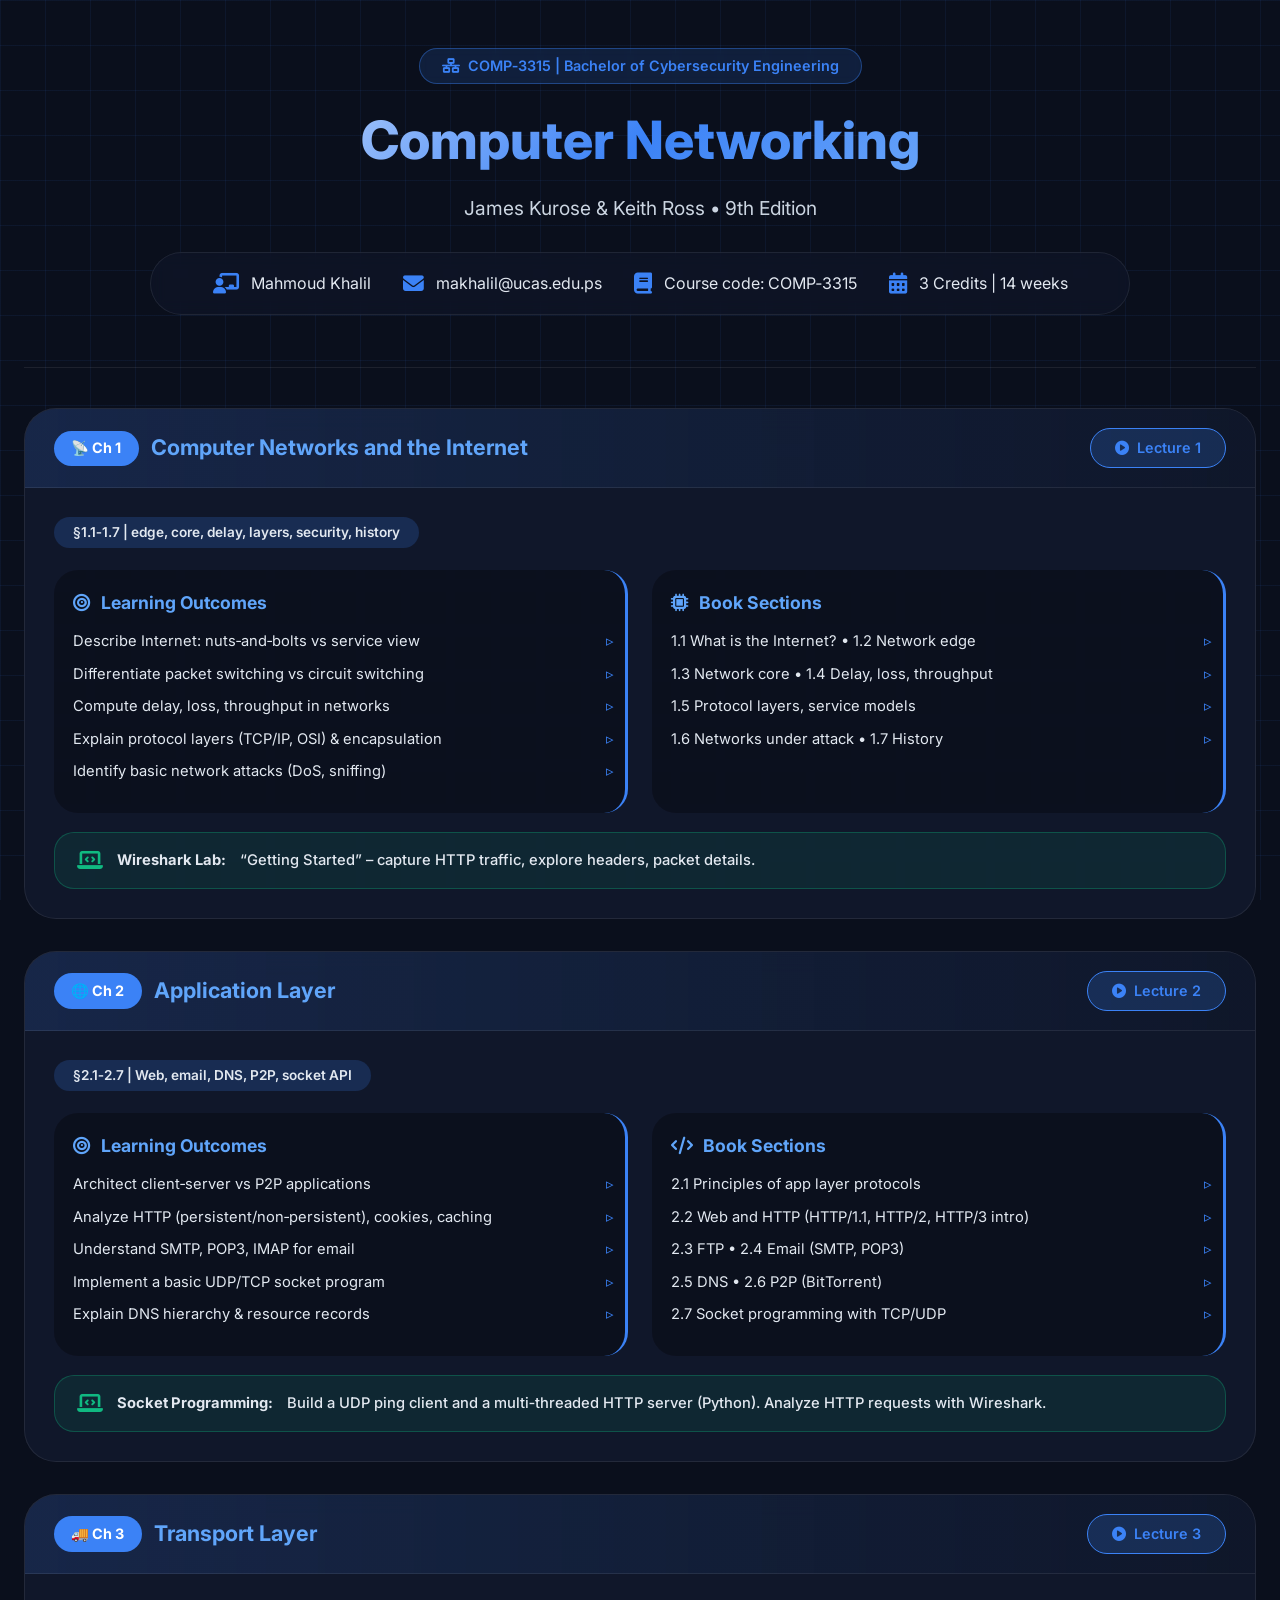
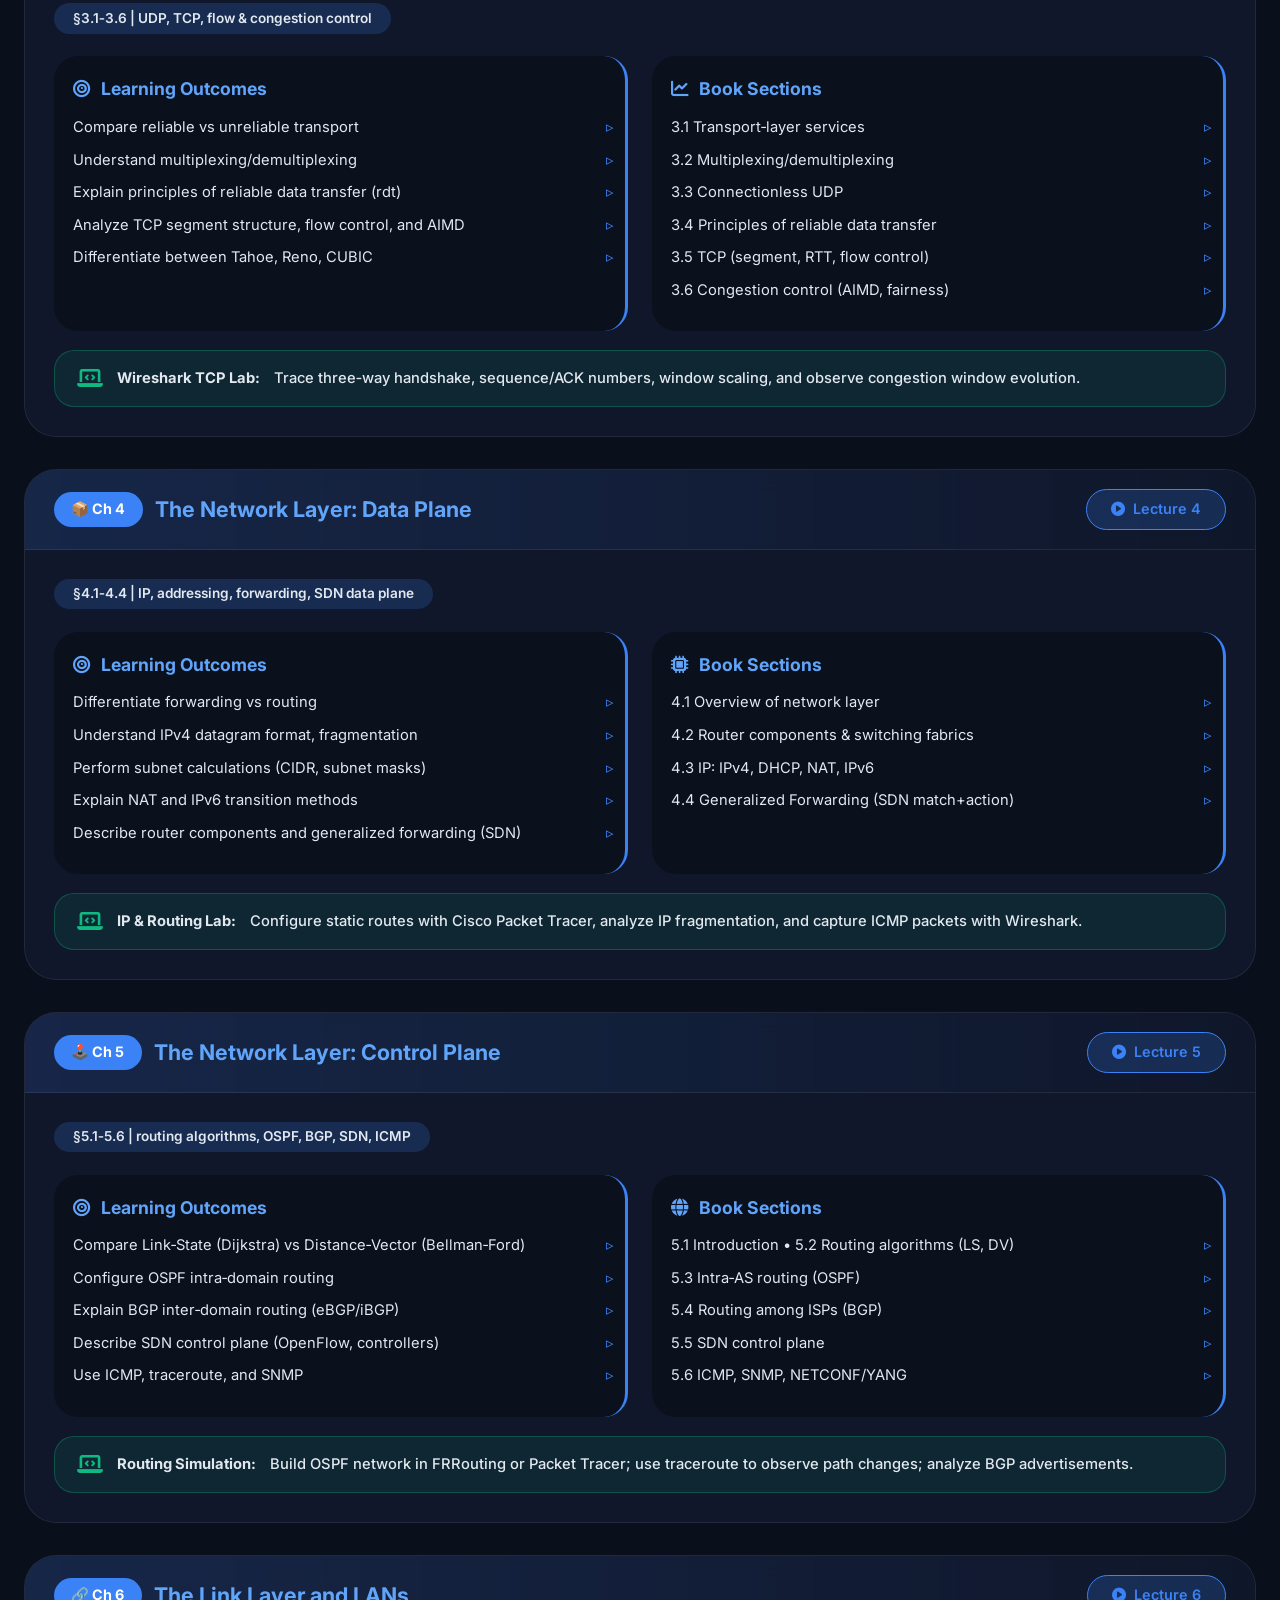
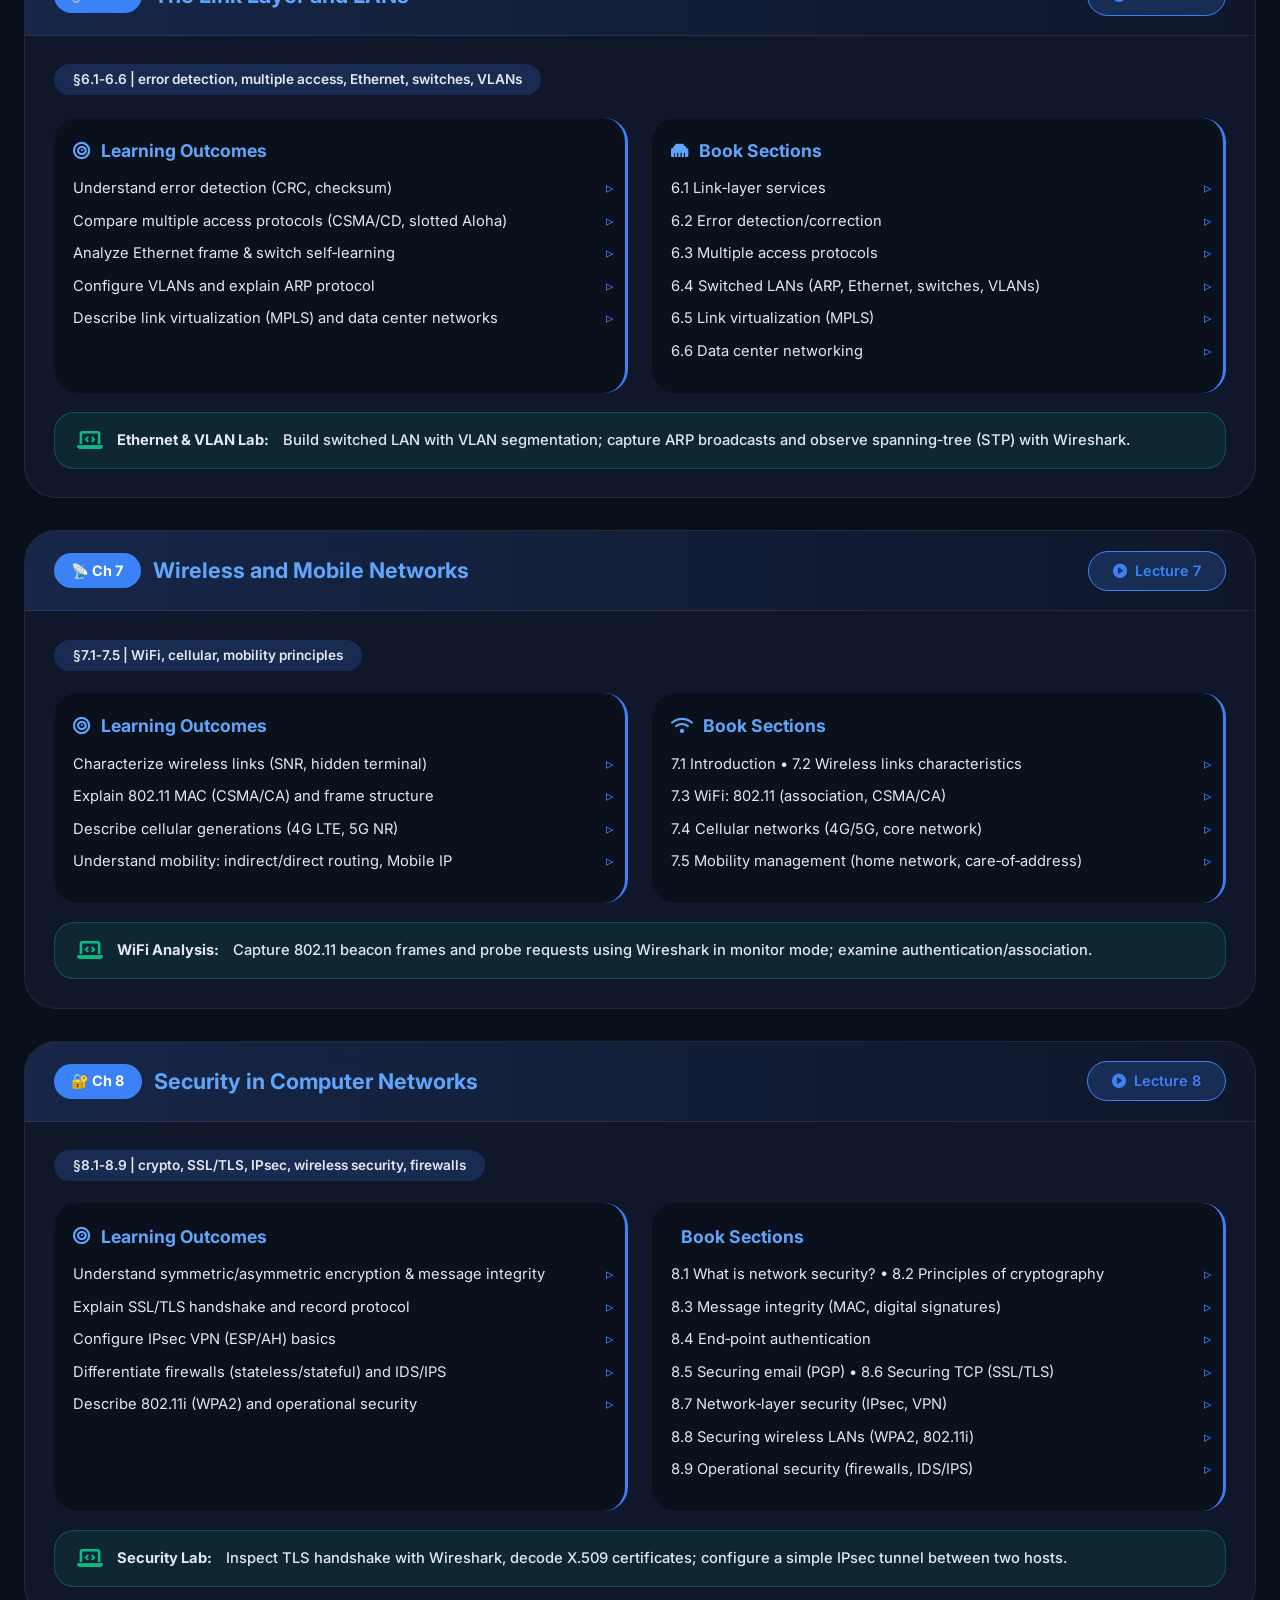
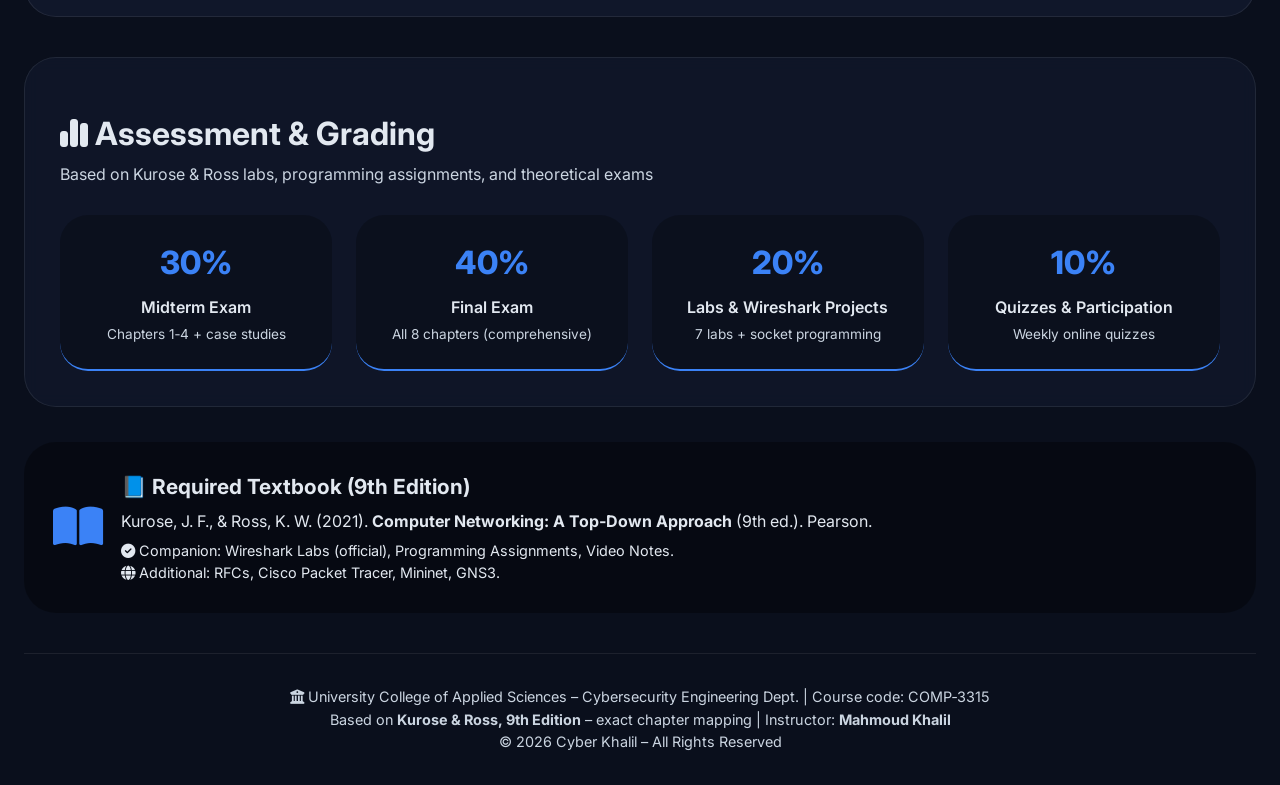
==== commit 496a6add: "format" ====
--- a/index.html
+++ b/index.html
@@ -1,10 +1,13 @@
 <!DOCTYPE html>
 <html lang="en">
+
 <head>
     <meta charset="UTF-8">
     <meta name="viewport" content="width=device-width, initial-scale=1.0, user-scalable=yes">
     <title>COMP-3315 | Computer Networking</title>
-    <link href="https://fonts.googleapis.com/css2?family=Inter:opsz,wght@14..32,400;14..32,500;14..32,600;14..32,700;14..32,800&display=swap" rel="stylesheet">
+    <link
+        href="https://fonts.googleapis.com/css2?family=Inter:opsz,wght@14..32,400;14..32,500;14..32,600;14..32,700;14..32,800&display=swap"
+        rel="stylesheet">
     <link rel="stylesheet" href="https://cdnjs.cloudflare.com/ajax/libs/font-awesome/6.4.0/css/all.min.css">
     <link rel="stylesheet" href="styles.css">
     <style>
@@ -14,13 +17,16 @@
                 gap: 16px;
                 padding: 14px 18px;
             }
+
             .container {
                 padding: 0 16px;
             }
+
             .course-header h1 {
                 font-size: clamp(1.8rem, 6vw, 2.8rem);
             }
         }
+
         @media (max-width: 480px) {
             .instructor-item span {
                 font-size: 0.85rem;
@@ -28,194 +34,381 @@
         }
     </style>
 </head>
+
 <body>
-<div class="bg-grid"></div>
-<div class="container">
-    <div class="course-header">
-        <div class="course-badge"><i class="fas fa-network-wired"></i> COMP‑3315 | Bachelor of Cybersecurity Engineering</div>
-        <h1>Computer Networking</h1>
-        <div class="course-sub">James Kurose & Keith Ross • 9th Edition </div>
-        <div class="instructor-panel">
-            <div class="instructor-item"><i class="fas fa-chalkboard-user"></i> <span>Mahmoud Khalil</span></div>
-            <div class="instructor-item"><i class="fas fa-envelope"></i> <span>mkhalil@ucas.edu.ps</span></div>
-            <div class="instructor-item"><i class="fas fa-book"></i> <span>Course code: COMP‑3315</span></div>
-            <div class="instructor-item"><i class="fas fa-calendar-alt"></i> <span>3 Credits | 14 weeks</span></div>
+    <div class="bg-grid"></div>
+    <div class="container">
+        <div class="course-header">
+            <div class="course-badge"><i class="fas fa-network-wired"></i> COMP‑3315 | Bachelor of Cybersecurity
+                Engineering</div>
+            <h1>Computer Networking</h1>
+            <div class="course-sub">James Kurose & Keith Ross • 9th Edition </div>
+            <div class="instructor-panel">
+                <div class="instructor-item"><i class="fas fa-chalkboard-user"></i> <span>Mahmoud Khalil</span></div>
+                <div class="instructor-item"><i class="fas fa-envelope"></i> <span>makhalil@ucas.edu.ps</span></div>
+                <div class="instructor-item"><i class="fas fa-book"></i> <span>Course code: COMP‑3315</span></div>
+                <div class="instructor-item"><i class="fas fa-calendar-alt"></i> <span>3 Credits | 14 weeks</span></div>
+            </div>
         </div>
+
+        <div class="weeks-container">
+            <!-- CHAPTER 1 -->
+            <div class="week-card">
+                <div class="week-header-bar">
+                    <span class="chapter-number">📡 Ch 1</span>
+                    <span class="chapter-title-main">Computer Networks and the Internet</span>
+                    <a href="lecture1.html" class="lecture-btn"><i class="fas fa-play-circle"></i> Lecture 1</a>
+                </div>
+                <div class="week-body">
+                    <div class="week-meta"><span class="chapter-topic">§1.1‑1.7 | edge, core, delay, layers, security,
+                            history</span></div>
+                    <div class="content-grid">
+                        <div class="info-box">
+                            <h4><i class="fas fa-bullseye"></i> Learning Outcomes</h4>
+                            <ul>
+                                <li>Describe Internet: nuts‑and‑bolts vs service view</li>
+                                <li>Differentiate packet switching vs circuit switching</li>
+                                <li>Compute delay, loss, throughput in networks</li>
+                                <li>Explain protocol layers (TCP/IP, OSI) & encapsulation</li>
+                                <li>Identify basic network attacks (DoS, sniffing)</li>
+                            </ul>
+                        </div>
+                        <div class="info-box">
+                            <h4><i class="fas fa-microchip"></i> Book Sections</h4>
+                            <ul>
+                                <li>1.1 What is the Internet? • 1.2 Network edge</li>
+                                <li>1.3 Network core • 1.4 Delay, loss, throughput</li>
+                                <li>1.5 Protocol layers, service models</li>
+                                <li>1.6 Networks under attack • 1.7 History</li>
+                            </ul>
+                        </div>
+                    </div>
+                    <div class="practical-lab"><i class="fas fa-laptop-code"></i> <strong>Wireshark Lab:</strong>
+                        “Getting Started” – capture HTTP traffic, explore headers, packet details.</div>
+                </div>
+            </div>
+
+            <!-- CHAPTER 2 -->
+            <div class="week-card">
+                <div class="week-header-bar">
+                    <span class="chapter-number">🌐 Ch 2</span>
+                    <span class="chapter-title-main">Application Layer</span>
+                    <a href="lecture2.html" class="lecture-btn"><i class="fas fa-play-circle"></i> Lecture 2</a>
+                </div>
+                <div class="week-body">
+                    <div class="week-meta"><span class="chapter-topic">§2.1‑2.7 | Web, email, DNS, P2P, socket
+                            API</span></div>
+                    <div class="content-grid">
+                        <div class="info-box">
+                            <h4><i class="fas fa-bullseye"></i> Learning Outcomes</h4>
+                            <ul>
+                                <li>Architect client‑server vs P2P applications</li>
+                                <li>Analyze HTTP (persistent/non‑persistent), cookies, caching</li>
+                                <li>Understand SMTP, POP3, IMAP for email</li>
+                                <li>Implement a basic UDP/TCP socket program</li>
+                                <li>Explain DNS hierarchy & resource records</li>
+                            </ul>
+                        </div>
+                        <div class="info-box">
+                            <h4><i class="fas fa-code"></i> Book Sections</h4>
+                            <ul>
+                                <li>2.1 Principles of app layer protocols</li>
+                                <li>2.2 Web and HTTP (HTTP/1.1, HTTP/2, HTTP/3 intro)</li>
+                                <li>2.3 FTP • 2.4 Email (SMTP, POP3)</li>
+                                <li>2.5 DNS • 2.6 P2P (BitTorrent)</li>
+                                <li>2.7 Socket programming with TCP/UDP</li>
+                            </ul>
+                        </div>
+                    </div>
+                    <div class="practical-lab"><i class="fas fa-laptop-code"></i> <strong>Socket Programming:</strong>
+                        Build a UDP ping client and a multi‑threaded HTTP server (Python). Analyze HTTP requests with
+                        Wireshark.</div>
+                </div>
+            </div>
+
+            <!-- CHAPTER 3 -->
+            <div class="week-card">
+                <div class="week-header-bar">
+                    <span class="chapter-number">🚚 Ch 3</span>
+                    <span class="chapter-title-main">Transport Layer</span>
+                    <a href="lecture3.html" class="lecture-btn"><i class="fas fa-play-circle"></i> Lecture 3</a>
+                </div>
+                <div class="week-body">
+                    <div class="week-meta"><span class="chapter-topic">§3.1‑3.6 | UDP, TCP, flow & congestion
+                            control</span></div>
+                    <div class="content-grid">
+                        <div class="info-box">
+                            <h4><i class="fas fa-bullseye"></i> Learning Outcomes</h4>
+                            <ul>
+                                <li>Compare reliable vs unreliable transport</li>
+                                <li>Understand multiplexing/demultiplexing</li>
+                                <li>Explain principles of reliable data transfer (rdt)</li>
+                                <li>Analyze TCP segment structure, flow control, and AIMD</li>
+                                <li>Differentiate between Tahoe, Reno, CUBIC</li>
+                            </ul>
+                        </div>
+                        <div class="info-box">
+                            <h4><i class="fas fa-chart-line"></i> Book Sections</h4>
+                            <ul>
+                                <li>3.1 Transport‑layer services</li>
+                                <li>3.2 Multiplexing/demultiplexing</li>
+                                <li>3.3 Connectionless UDP</li>
+                                <li>3.4 Principles of reliable data transfer</li>
+                                <li>3.5 TCP (segment, RTT, flow control)</li>
+                                <li>3.6 Congestion control (AIMD, fairness)</li>
+                            </ul>
+                        </div>
+                    </div>
+                    <div class="practical-lab"><i class="fas fa-laptop-code"></i> <strong>Wireshark TCP Lab:</strong>
+                        Trace three‑way handshake, sequence/ACK numbers, window scaling, and observe congestion window
+                        evolution.</div>
+                </div>
+            </div>
+
+            <!-- CHAPTER 4 -->
+            <div class="week-card">
+                <div class="week-header-bar">
+                    <span class="chapter-number">📦 Ch 4</span>
+                    <span class="chapter-title-main">The Network Layer: Data Plane</span>
+                    <a href="lecture4.html" class="lecture-btn"><i class="fas fa-play-circle"></i> Lecture 4</a>
+                </div>
+                <div class="week-body">
+                    <div class="week-meta"><span class="chapter-topic">§4.1‑4.4 | IP, addressing, forwarding, SDN data
+                            plane</span></div>
+                    <div class="content-grid">
+                        <div class="info-box">
+                            <h4><i class="fas fa-bullseye"></i> Learning Outcomes</h4>
+                            <ul>
+                                <li>Differentiate forwarding vs routing</li>
+                                <li>Understand IPv4 datagram format, fragmentation</li>
+                                <li>Perform subnet calculations (CIDR, subnet masks)</li>
+                                <li>Explain NAT and IPv6 transition methods</li>
+                                <li>Describe router components and generalized forwarding (SDN)</li>
+                            </ul>
+                        </div>
+                        <div class="info-box">
+                            <h4><i class="fas fa-microchip"></i> Book Sections</h4>
+                            <ul>
+                                <li>4.1 Overview of network layer</li>
+                                <li>4.2 Router components & switching fabrics</li>
+                                <li>4.3 IP: IPv4, DHCP, NAT, IPv6</li>
+                                <li>4.4 Generalized Forwarding (SDN match+action)</li>
+                            </ul>
+                        </div>
+                    </div>
+                    <div class="practical-lab"><i class="fas fa-laptop-code"></i> <strong>IP & Routing Lab:</strong>
+                        Configure static routes with Cisco Packet Tracer, analyze IP fragmentation, and capture ICMP
+                        packets with Wireshark.</div>
+                </div>
+            </div>
+
+            <!-- CHAPTER 5 -->
+            <div class="week-card">
+                <div class="week-header-bar">
+                    <span class="chapter-number">🕹️ Ch 5</span>
+                    <span class="chapter-title-main">The Network Layer: Control Plane</span>
+                    <a href="lecture5.html" class="lecture-btn"><i class="fas fa-play-circle"></i> Lecture 5</a>
+                </div>
+                <div class="week-body">
+                    <div class="week-meta"><span class="chapter-topic">§5.1‑5.6 | routing algorithms, OSPF, BGP, SDN,
+                            ICMP</span></div>
+                    <div class="content-grid">
+                        <div class="info-box">
+                            <h4><i class="fas fa-bullseye"></i> Learning Outcomes</h4>
+                            <ul>
+                                <li>Compare Link‑State (Dijkstra) vs Distance‑Vector (Bellman‑Ford)</li>
+                                <li>Configure OSPF intra‑domain routing</li>
+                                <li>Explain BGP inter‑domain routing (eBGP/iBGP)</li>
+                                <li>Describe SDN control plane (OpenFlow, controllers)</li>
+                                <li>Use ICMP, traceroute, and SNMP</li>
+                            </ul>
+                        </div>
+                        <div class="info-box">
+                            <h4><i class="fas fa-globe"></i> Book Sections</h4>
+                            <ul>
+                                <li>5.1 Introduction • 5.2 Routing algorithms (LS, DV)</li>
+                                <li>5.3 Intra‑AS routing (OSPF)</li>
+                                <li>5.4 Routing among ISPs (BGP)</li>
+                                <li>5.5 SDN control plane</li>
+                                <li>5.6 ICMP, SNMP, NETCONF/YANG</li>
+                            </ul>
+                        </div>
+                    </div>
+                    <div class="practical-lab"><i class="fas fa-laptop-code"></i> <strong>Routing Simulation:</strong>
+                        Build OSPF network in FRRouting or Packet Tracer; use traceroute to observe path changes;
+                        analyze BGP advertisements.</div>
+                </div>
+            </div>
+
+            <!-- CHAPTER 6 -->
+            <div class="week-card">
+                <div class="week-header-bar">
+                    <span class="chapter-number">🔗 Ch 6</span>
+                    <span class="chapter-title-main">The Link Layer and LANs</span>
+                    <a href="lecture6.html" class="lecture-btn"><i class="fas fa-play-circle"></i> Lecture 6</a>
+                </div>
+                <div class="week-body">
+                    <div class="week-meta"><span class="chapter-topic">§6.1‑6.6 | error detection, multiple access,
+                            Ethernet, switches, VLANs</span></div>
+                    <div class="content-grid">
+                        <div class="info-box">
+                            <h4><i class="fas fa-bullseye"></i> Learning Outcomes</h4>
+                            <ul>
+                                <li>Understand error detection (CRC, checksum)</li>
+                                <li>Compare multiple access protocols (CSMA/CD, slotted Aloha)</li>
+                                <li>Analyze Ethernet frame & switch self‑learning</li>
+                                <li>Configure VLANs and explain ARP protocol</li>
+                                <li>Describe link virtualization (MPLS) and data center networks</li>
+                            </ul>
+                        </div>
+                        <div class="info-box">
+                            <h4><i class="fas fa-ethernet"></i> Book Sections</h4>
+                            <ul>
+                                <li>6.1 Link‑layer services</li>
+                                <li>6.2 Error detection/correction</li>
+                                <li>6.3 Multiple access protocols</li>
+                                <li>6.4 Switched LANs (ARP, Ethernet, switches, VLANs)</li>
+                                <li>6.5 Link virtualization (MPLS)</li>
+                                <li>6.6 Data center networking</li>
+                            </ul>
+                        </div>
+                    </div>
+                    <div class="practical-lab"><i class="fas fa-laptop-code"></i> <strong>Ethernet & VLAN Lab:</strong>
+                        Build switched LAN with VLAN segmentation; capture ARP broadcasts and observe spanning‑tree
+                        (STP) with Wireshark.</div>
+                </div>
+            </div>
+
+            <!-- CHAPTER 7 -->
+            <div class="week-card">
+                <div class="week-header-bar">
+                    <span class="chapter-number">📡 Ch 7</span>
+                    <span class="chapter-title-main">Wireless and Mobile Networks</span>
+                    <a href="lecture7.html" class="lecture-btn"><i class="fas fa-play-circle"></i> Lecture 7</a>
+                </div>
+                <div class="week-body">
+                    <div class="week-meta"><span class="chapter-topic">§7.1‑7.5 | WiFi, cellular, mobility
+                            principles</span></div>
+                    <div class="content-grid">
+                        <div class="info-box">
+                            <h4><i class="fas fa-bullseye"></i> Learning Outcomes</h4>
+                            <ul>
+                                <li>Characterize wireless links (SNR, hidden terminal)</li>
+                                <li>Explain 802.11 MAC (CSMA/CA) and frame structure</li>
+                                <li>Describe cellular generations (4G LTE, 5G NR)</li>
+                                <li>Understand mobility: indirect/direct routing, Mobile IP</li>
+                            </ul>
+                        </div>
+                        <div class="info-box">
+                            <h4><i class="fas fa-wifi"></i> Book Sections</h4>
+                            <ul>
+                                <li>7.1 Introduction • 7.2 Wireless links characteristics</li>
+                                <li>7.3 WiFi: 802.11 (association, CSMA/CA)</li>
+                                <li>7.4 Cellular networks (4G/5G, core network)</li>
+                                <li>7.5 Mobility management (home network, care‑of‑address)</li>
+                            </ul>
+                        </div>
+                    </div>
+                    <div class="practical-lab"><i class="fas fa-laptop-code"></i> <strong>WiFi Analysis:</strong>
+                        Capture 802.11 beacon frames and probe requests using Wireshark in monitor mode; examine
+                        authentication/association.</div>
+                </div>
+            </div>
+
+            <!-- CHAPTER 8 -->
+            <div class="week-card">
+                <div class="week-header-bar">
+                    <span class="chapter-number">🔐 Ch 8</span>
+                    <span class="chapter-title-main">Security in Computer Networks</span>
+                    <a href="lecture8.html" class="lecture-btn"><i class="fas fa-play-circle"></i> Lecture 8</a>
+                </div>
+                <div class="week-body">
+                    <div class="week-meta"><span class="chapter-topic">§8.1‑8.9 | crypto, SSL/TLS, IPsec, wireless
+                            security, firewalls</span></div>
+                    <div class="content-grid">
+                        <div class="info-box">
+                            <h4><i class="fas fa-bullseye"></i> Learning Outcomes</h4>
+                            <ul>
+                                <li>Understand symmetric/asymmetric encryption & message integrity</li>
+                                <li>Explain SSL/TLS handshake and record protocol</li>
+                                <li>Configure IPsec VPN (ESP/AH) basics</li>
+                                <li>Differentiate firewalls (stateless/stateful) and IDS/IPS</li>
+                                <li>Describe 802.11i (WPA2) and operational security</li>
+                            </ul>
+                        </div>
+                        <div class="info-box">
+                            <h4><i class="fas fa-shield-haltered"></i> Book Sections</h4>
+                            <ul>
+                                <li>8.1 What is network security? • 8.2 Principles of cryptography</li>
+                                <li>8.3 Message integrity (MAC, digital signatures)</li>
+                                <li>8.4 End‑point authentication</li>
+                                <li>8.5 Securing email (PGP) • 8.6 Securing TCP (SSL/TLS)</li>
+                                <li>8.7 Network‑layer security (IPsec, VPN)</li>
+                                <li>8.8 Securing wireless LANs (WPA2, 802.11i)</li>
+                                <li>8.9 Operational security (firewalls, IDS/IPS)</li>
+                            </ul>
+                        </div>
+                    </div>
+                    <div class="practical-lab"><i class="fas fa-laptop-code"></i> <strong>Security Lab:</strong> Inspect
+                        TLS handshake with Wireshark, decode X.509 certificates; configure a simple IPsec tunnel between
+                        two hosts.</div>
+                </div>
+            </div>
+        </div>
+
+        <!-- Assessment & grading block -->
+        <div class="assessment-block">
+            <h2><i class="fas fa-chart-simple"></i> Assessment & Grading</h2>
+            <p class="section-desc">Based on Kurose & Ross labs, programming assignments, and theoretical exams</p>
+            <div class="assess-grid">
+                <div class="assess-card">
+                    <h3>30%</h3>
+                    <p>Midterm Exam</p><small>Chapters 1‑4 + case studies</small>
+                </div>
+                <div class="assess-card">
+                    <h3>40%</h3>
+                    <p>Final Exam</p><small>All 8 chapters (comprehensive)</small>
+                </div>
+                <div class="assess-card">
+                    <h3>20%</h3>
+                    <p>Labs & Wireshark Projects</p><small>7 labs + socket programming</small>
+                </div>
+                <div class="assess-card">
+                    <h3>10%</h3>
+                    <p>Quizzes & Participation</p><small>Weekly online quizzes</small>
+                </div>
+            </div>
+        </div>
+
+        <!-- Textbook section -->
+        <div class="textbook-section">
+            <div style="display: flex; align-items: center; gap: 18px; flex-wrap: wrap;">
+                <div><i class="fas fa-book-open" style="font-size: 2.8rem; color: var(--primary);"></i></div>
+                <div>
+                    <h3 style="font-size: 1.3rem;">📘 Required Textbook (9th Edition)</h3>
+                    <p style="margin: 6px 0;">Kurose, J. F., & Ross, K. W. (2021). <strong>Computer Networking: A
+                            Top‑Down Approach</strong> (9th ed.). Pearson.</p>
+                    <p style="font-size: 0.9rem;"><i class="fas fa-check-circle"></i> Companion: Wireshark Labs
+                        (official), Programming Assignments, Video Notes.</p>
+                    <p style="font-size: 0.9rem;"><i class="fas fa-globe"></i> Additional: RFCs, Cisco Packet Tracer,
+                        Mininet, GNS3.</p>
+                </div>
+            </div>
+        </div>
+        <footer>
+            <p><i class="fas fa-university"></i> University College of Applied Sciences – Cybersecurity Engineering
+                Dept. | Course code: COMP‑3315</p>
+            <p>Based on <strong>Kurose & Ross, 9th Edition</strong> – exact chapter mapping | Instructor:
+                <strong>Mahmoud Khalil</strong></p>
+            <p class="copyright-year">© <span id="current-year"></span> Cyber Khalil – All Rights Reserved</p>
+        </footer>
     </div>
 
-    <div class="weeks-container">
-        <!-- CHAPTER 1 -->
-        <div class="week-card">
-            <div class="week-header-bar">
-                <span class="chapter-number">📡 Ch 1</span>
-                <span class="chapter-title-main">Computer Networks and the Internet</span>
-                <a href="lecture1.html" class="lecture-btn"><i class="fas fa-play-circle"></i> Lecture 1</a>
-            </div>
-            <div class="week-body">
-                <div class="week-meta"><span class="chapter-topic">§1.1‑1.7 | edge, core, delay, layers, security, history</span></div>
-                <div class="content-grid">
-                    <div class="info-box"><h4><i class="fas fa-bullseye"></i> Learning Outcomes</h4><ul><li>Describe Internet: nuts‑and‑bolts vs service view</li><li>Differentiate packet switching vs circuit switching</li><li>Compute delay, loss, throughput in networks</li><li>Explain protocol layers (TCP/IP, OSI) & encapsulation</li><li>Identify basic network attacks (DoS, sniffing)</li></ul></div>
-                    <div class="info-box"><h4><i class="fas fa-microchip"></i> Book Sections</h4><ul><li>1.1 What is the Internet? • 1.2 Network edge</li><li>1.3 Network core • 1.4 Delay, loss, throughput</li><li>1.5 Protocol layers, service models</li><li>1.6 Networks under attack • 1.7 History</li></ul></div>
-                </div>
-                <div class="practical-lab"><i class="fas fa-laptop-code"></i> <strong>Wireshark Lab:</strong> “Getting Started” – capture HTTP traffic, explore headers, packet details.</div>
-            </div>
-        </div>
-
-        <!-- CHAPTER 2 -->
-        <div class="week-card">
-            <div class="week-header-bar">
-                <span class="chapter-number">🌐 Ch 2</span>
-                <span class="chapter-title-main">Application Layer</span>
-                <a href="lecture2.html" class="lecture-btn"><i class="fas fa-play-circle"></i> Lecture 2</a>
-            </div>
-            <div class="week-body">
-                <div class="week-meta"><span class="chapter-topic">§2.1‑2.7 | Web, email, DNS, P2P, socket API</span></div>
-                <div class="content-grid">
-                    <div class="info-box"><h4><i class="fas fa-bullseye"></i> Learning Outcomes</h4><ul><li>Architect client‑server vs P2P applications</li><li>Analyze HTTP (persistent/non‑persistent), cookies, caching</li><li>Understand SMTP, POP3, IMAP for email</li><li>Implement a basic UDP/TCP socket program</li><li>Explain DNS hierarchy & resource records</li></ul></div>
-                    <div class="info-box"><h4><i class="fas fa-code"></i> Book Sections</h4><ul><li>2.1 Principles of app layer protocols</li><li>2.2 Web and HTTP (HTTP/1.1, HTTP/2, HTTP/3 intro)</li><li>2.3 FTP • 2.4 Email (SMTP, POP3)</li><li>2.5 DNS • 2.6 P2P (BitTorrent)</li><li>2.7 Socket programming with TCP/UDP</li></ul></div>
-                </div>
-                <div class="practical-lab"><i class="fas fa-laptop-code"></i> <strong>Socket Programming:</strong> Build a UDP ping client and a multi‑threaded HTTP server (Python). Analyze HTTP requests with Wireshark.</div>
-            </div>
-        </div>
-
-        <!-- CHAPTER 3 -->
-        <div class="week-card">
-            <div class="week-header-bar">
-                <span class="chapter-number">🚚 Ch 3</span>
-                <span class="chapter-title-main">Transport Layer</span>
-                <a href="lecture3.html" class="lecture-btn"><i class="fas fa-play-circle"></i> Lecture 3</a>
-            </div>
-            <div class="week-body">
-                <div class="week-meta"><span class="chapter-topic">§3.1‑3.6 | UDP, TCP, flow & congestion control</span></div>
-                <div class="content-grid">
-                    <div class="info-box"><h4><i class="fas fa-bullseye"></i> Learning Outcomes</h4><ul><li>Compare reliable vs unreliable transport</li><li>Understand multiplexing/demultiplexing</li><li>Explain principles of reliable data transfer (rdt)</li><li>Analyze TCP segment structure, flow control, and AIMD</li><li>Differentiate between Tahoe, Reno, CUBIC</li></ul></div>
-                    <div class="info-box"><h4><i class="fas fa-chart-line"></i> Book Sections</h4><ul><li>3.1 Transport‑layer services</li><li>3.2 Multiplexing/demultiplexing</li><li>3.3 Connectionless UDP</li><li>3.4 Principles of reliable data transfer</li><li>3.5 TCP (segment, RTT, flow control)</li><li>3.6 Congestion control (AIMD, fairness)</li></ul></div>
-                </div>
-                <div class="practical-lab"><i class="fas fa-laptop-code"></i> <strong>Wireshark TCP Lab:</strong> Trace three‑way handshake, sequence/ACK numbers, window scaling, and observe congestion window evolution.</div>
-            </div>
-        </div>
-
-        <!-- CHAPTER 4 -->
-        <div class="week-card">
-            <div class="week-header-bar">
-                <span class="chapter-number">📦 Ch 4</span>
-                <span class="chapter-title-main">The Network Layer: Data Plane</span>
-                <a href="lecture4.html" class="lecture-btn"><i class="fas fa-play-circle"></i> Lecture 4</a>
-            </div>
-            <div class="week-body">
-                <div class="week-meta"><span class="chapter-topic">§4.1‑4.4 | IP, addressing, forwarding, SDN data plane</span></div>
-                <div class="content-grid">
-                    <div class="info-box"><h4><i class="fas fa-bullseye"></i> Learning Outcomes</h4><ul><li>Differentiate forwarding vs routing</li><li>Understand IPv4 datagram format, fragmentation</li><li>Perform subnet calculations (CIDR, subnet masks)</li><li>Explain NAT and IPv6 transition methods</li><li>Describe router components and generalized forwarding (SDN)</li></ul></div>
-                    <div class="info-box"><h4><i class="fas fa-microchip"></i> Book Sections</h4><ul><li>4.1 Overview of network layer</li><li>4.2 Router components & switching fabrics</li><li>4.3 IP: IPv4, DHCP, NAT, IPv6</li><li>4.4 Generalized Forwarding (SDN match+action)</li></ul></div>
-                </div>
-                <div class="practical-lab"><i class="fas fa-laptop-code"></i> <strong>IP & Routing Lab:</strong> Configure static routes with Cisco Packet Tracer, analyze IP fragmentation, and capture ICMP packets with Wireshark.</div>
-            </div>
-        </div>
-
-        <!-- CHAPTER 5 -->
-        <div class="week-card">
-            <div class="week-header-bar">
-                <span class="chapter-number">🕹️ Ch 5</span>
-                <span class="chapter-title-main">The Network Layer: Control Plane</span>
-                <a href="lecture5.html" class="lecture-btn"><i class="fas fa-play-circle"></i> Lecture 5</a>
-            </div>
-            <div class="week-body">
-                <div class="week-meta"><span class="chapter-topic">§5.1‑5.6 | routing algorithms, OSPF, BGP, SDN, ICMP</span></div>
-                <div class="content-grid">
-                    <div class="info-box"><h4><i class="fas fa-bullseye"></i> Learning Outcomes</h4><ul><li>Compare Link‑State (Dijkstra) vs Distance‑Vector (Bellman‑Ford)</li><li>Configure OSPF intra‑domain routing</li><li>Explain BGP inter‑domain routing (eBGP/iBGP)</li><li>Describe SDN control plane (OpenFlow, controllers)</li><li>Use ICMP, traceroute, and SNMP</li></ul></div>
-                    <div class="info-box"><h4><i class="fas fa-globe"></i> Book Sections</h4><ul><li>5.1 Introduction • 5.2 Routing algorithms (LS, DV)</li><li>5.3 Intra‑AS routing (OSPF)</li><li>5.4 Routing among ISPs (BGP)</li><li>5.5 SDN control plane</li><li>5.6 ICMP, SNMP, NETCONF/YANG</li></ul></div>
-                </div>
-                <div class="practical-lab"><i class="fas fa-laptop-code"></i> <strong>Routing Simulation:</strong> Build OSPF network in FRRouting or Packet Tracer; use traceroute to observe path changes; analyze BGP advertisements.</div>
-            </div>
-        </div>
-
-        <!-- CHAPTER 6 -->
-        <div class="week-card">
-            <div class="week-header-bar">
-                <span class="chapter-number">🔗 Ch 6</span>
-                <span class="chapter-title-main">The Link Layer and LANs</span>
-                <a href="lecture6.html" class="lecture-btn"><i class="fas fa-play-circle"></i> Lecture 6</a>
-            </div>
-            <div class="week-body">
-                <div class="week-meta"><span class="chapter-topic">§6.1‑6.6 | error detection, multiple access, Ethernet, switches, VLANs</span></div>
-                <div class="content-grid">
-                    <div class="info-box"><h4><i class="fas fa-bullseye"></i> Learning Outcomes</h4><ul><li>Understand error detection (CRC, checksum)</li><li>Compare multiple access protocols (CSMA/CD, slotted Aloha)</li><li>Analyze Ethernet frame & switch self‑learning</li><li>Configure VLANs and explain ARP protocol</li><li>Describe link virtualization (MPLS) and data center networks</li></ul></div>
-                    <div class="info-box"><h4><i class="fas fa-ethernet"></i> Book Sections</h4><ul><li>6.1 Link‑layer services</li><li>6.2 Error detection/correction</li><li>6.3 Multiple access protocols</li><li>6.4 Switched LANs (ARP, Ethernet, switches, VLANs)</li><li>6.5 Link virtualization (MPLS)</li><li>6.6 Data center networking</li></ul></div>
-                </div>
-                <div class="practical-lab"><i class="fas fa-laptop-code"></i> <strong>Ethernet & VLAN Lab:</strong> Build switched LAN with VLAN segmentation; capture ARP broadcasts and observe spanning‑tree (STP) with Wireshark.</div>
-            </div>
-        </div>
-
-        <!-- CHAPTER 7 -->
-        <div class="week-card">
-            <div class="week-header-bar">
-                <span class="chapter-number">📡 Ch 7</span>
-                <span class="chapter-title-main">Wireless and Mobile Networks</span>
-                <a href="lecture7.html" class="lecture-btn"><i class="fas fa-play-circle"></i> Lecture 7</a>
-            </div>
-            <div class="week-body">
-                <div class="week-meta"><span class="chapter-topic">§7.1‑7.5 | WiFi, cellular, mobility principles</span></div>
-                <div class="content-grid">
-                    <div class="info-box"><h4><i class="fas fa-bullseye"></i> Learning Outcomes</h4><ul><li>Characterize wireless links (SNR, hidden terminal)</li><li>Explain 802.11 MAC (CSMA/CA) and frame structure</li><li>Describe cellular generations (4G LTE, 5G NR)</li><li>Understand mobility: indirect/direct routing, Mobile IP</li></ul></div>
-                    <div class="info-box"><h4><i class="fas fa-wifi"></i> Book Sections</h4><ul><li>7.1 Introduction • 7.2 Wireless links characteristics</li><li>7.3 WiFi: 802.11 (association, CSMA/CA)</li><li>7.4 Cellular networks (4G/5G, core network)</li><li>7.5 Mobility management (home network, care‑of‑address)</li></ul></div>
-                </div>
-                <div class="practical-lab"><i class="fas fa-laptop-code"></i> <strong>WiFi Analysis:</strong> Capture 802.11 beacon frames and probe requests using Wireshark in monitor mode; examine authentication/association.</div>
-            </div>
-        </div>
-
-        <!-- CHAPTER 8 -->
-        <div class="week-card">
-            <div class="week-header-bar">
-                <span class="chapter-number">🔐 Ch 8</span>
-                <span class="chapter-title-main">Security in Computer Networks</span>
-                <a href="lecture8.html" class="lecture-btn"><i class="fas fa-play-circle"></i> Lecture 8</a>
-            </div>
-            <div class="week-body">
-                <div class="week-meta"><span class="chapter-topic">§8.1‑8.9 | crypto, SSL/TLS, IPsec, wireless security, firewalls</span></div>
-                <div class="content-grid">
-                    <div class="info-box"><h4><i class="fas fa-bullseye"></i> Learning Outcomes</h4><ul><li>Understand symmetric/asymmetric encryption & message integrity</li><li>Explain SSL/TLS handshake and record protocol</li><li>Configure IPsec VPN (ESP/AH) basics</li><li>Differentiate firewalls (stateless/stateful) and IDS/IPS</li><li>Describe 802.11i (WPA2) and operational security</li></ul></div>
-                    <div class="info-box"><h4><i class="fas fa-shield-haltered"></i> Book Sections</h4><ul><li>8.1 What is network security? • 8.2 Principles of cryptography</li><li>8.3 Message integrity (MAC, digital signatures)</li><li>8.4 End‑point authentication</li><li>8.5 Securing email (PGP) • 8.6 Securing TCP (SSL/TLS)</li><li>8.7 Network‑layer security (IPsec, VPN)</li><li>8.8 Securing wireless LANs (WPA2, 802.11i)</li><li>8.9 Operational security (firewalls, IDS/IPS)</li></ul></div>
-                </div>
-                <div class="practical-lab"><i class="fas fa-laptop-code"></i> <strong>Security Lab:</strong> Inspect TLS handshake with Wireshark, decode X.509 certificates; configure a simple IPsec tunnel between two hosts.</div>
-            </div>
-        </div>
-    </div>
-
-    <!-- Assessment & grading block -->
-    <div class="assessment-block">
-        <h2><i class="fas fa-chart-simple"></i> Assessment & Grading</h2>
-        <p class="section-desc">Based on Kurose & Ross labs, programming assignments, and theoretical exams</p>
-        <div class="assess-grid">
-            <div class="assess-card"><h3>30%</h3><p>Midterm Exam</p><small>Chapters 1‑4 + case studies</small></div>
-            <div class="assess-card"><h3>40%</h3><p>Final Exam</p><small>All 8 chapters (comprehensive)</small></div>
-            <div class="assess-card"><h3>20%</h3><p>Labs & Wireshark Projects</p><small>7 labs + socket programming</small></div>
-            <div class="assess-card"><h3>10%</h3><p>Quizzes & Participation</p><small>Weekly online quizzes</small></div>
-        </div>
-    </div>
-
-    <!-- Textbook section -->
-    <div class="textbook-section">
-        <div style="display: flex; align-items: center; gap: 18px; flex-wrap: wrap;">
-            <div><i class="fas fa-book-open" style="font-size: 2.8rem; color: var(--primary);"></i></div>
-            <div>
-                <h3 style="font-size: 1.3rem;">📘 Required Textbook (9th Edition)</h3>
-                <p style="margin: 6px 0;">Kurose, J. F., & Ross, K. W. (2021). <strong>Computer Networking: A Top‑Down Approach</strong> (9th ed.). Pearson.</p>
-                <p style="font-size: 0.9rem;"><i class="fas fa-check-circle"></i> Companion: Wireshark Labs (official), Programming Assignments, Video Notes.</p>
-                <p style="font-size: 0.9rem;"><i class="fas fa-globe"></i> Additional: RFCs, Cisco Packet Tracer, Mininet, GNS3.</p>
-            </div>
-        </div>
-    </div>
-    <footer>
-        <p><i class="fas fa-university"></i> University College of Applied Sciences – Cybersecurity Engineering Dept. | Course code: COMP‑3315</p>
-        <p>Based on <strong>Kurose & Ross, 9th Edition</strong> – exact chapter mapping | Instructor: <strong>Mahmoud Khalil</strong></p>
-        <p class="copyright-year">© <span id="current-year"></span> Cyber Khalil – All Rights Reserved</p>
-    </footer>
-</div>
-
-<script src="scripts.js" defer></script>
-<script>
-    // تعيين السنة الحالية تلقائياً
-    document.getElementById('current-year').textContent = new Date().getFullYear();
-</script>
+    <script src="scripts.js" defer></script>
+    <script>
+        // تعيين السنة الحالية تلقائياً
+        document.getElementById('current-year').textContent = new Date().getFullYear();
+    </script>
 </body>
+
 </html>
--- a/styles.css
+++ b/styles.css
@@ -1,812 +1,844 @@
 /* styles.css - شامل للصفحة الرئيسية و lecture1 مع تحسينات */
 
 * {
-    margin: 0;
-    padding: 0;
-    box-sizing: border-box;
+  margin: 0;
+  padding: 0;
+  box-sizing: border-box;
 }
 
 :root {
-    --bg-dark: #0a0f1c;
-    --card-bg: rgba(18, 25, 45, 0.85);
-    --primary: #3b82f6;
-    --primary-dark: #2563eb;
-    --primary-glow: rgba(59, 130, 246, 0.5);
-    --accent: #60a5fa;
-    --text-light: #e2e8f0;
-    --text-muted: #cbd5e1;  /* تحسين التباين من #94a3b8 إلى #cbd5e1 */
-    --border-light: rgba(255, 255, 255, 0.08);
-    --success: #10b981;
+  --bg-dark: #0a0f1c;
+  --card-bg: rgba(18, 25, 45, 0.85);
+  --primary: #3b82f6;
+  --primary-dark: #2563eb;
+  --primary-glow: rgba(59, 130, 246, 0.5);
+  --accent: #60a5fa;
+  --text-light: #e2e8f0;
+  --text-muted: #cbd5e1; /* تحسين التباين من #94a3b8 إلى #cbd5e1 */
+  --border-light: rgba(255, 255, 255, 0.08);
+  --success: #10b981;
 }
 
 body {
-    font-family: 'Inter', sans-serif;
-    background: var(--bg-dark);
-    color: var(--text-light);
-    line-height: 1.55;
-    overflow-x: hidden;
-    font-size: 1.05rem;
-}
-
-.bg-grid, .lecture-grid-bg {
-    position: fixed;
-    top: 0;
-    left: 0;
-    width: 100%;
-    height: 100%;
-    background-image: 
-        linear-gradient(rgba(59, 130, 246, 0.08) 1px, transparent 1px),
-        linear-gradient(90deg, rgba(59, 130, 246, 0.08) 1px, transparent 1px);
-    background-size: 45px 45px;
-    pointer-events: none;
-    z-index: -2;
-}
-
-.container, .lecture-container {
-    max-width: 1280px;
-    margin: 0 auto;
-    padding: 0 24px;
-    position: relative;
-    z-index: 2;
+  font-family: "Inter", sans-serif;
+  background: var(--bg-dark);
+  color: var(--text-light);
+  line-height: 1.55;
+  overflow-x: hidden;
+  font-size: 1.05rem;
+}
+
+.bg-grid,
+.lecture-grid-bg {
+  position: fixed;
+  top: 0;
+  left: 0;
+  width: 100%;
+  height: 100%;
+  background-image:
+    linear-gradient(rgba(59, 130, 246, 0.08) 1px, transparent 1px),
+    linear-gradient(90deg, rgba(59, 130, 246, 0.08) 1px, transparent 1px);
+  background-size: 45px 45px;
+  pointer-events: none;
+  z-index: -2;
+}
+
+.container,
+.lecture-container {
+  max-width: 1280px;
+  margin: 0 auto;
+  padding: 0 24px;
+  position: relative;
+  z-index: 2;
 }
 
 /* ========== تنسيقات الصفحة الرئيسية (index) ========== */
 .course-header {
-    text-align: center;
-    padding: 3rem 1rem 2rem;
-    border-bottom: 1px solid var(--border-light);
-    margin-bottom: 2rem;
-}
-
-.course-badge, .chapter-badge {
-    display: inline-flex;
-    align-items: center;
-    gap: 8px;
-    background: rgba(59, 130, 246, 0.15);
-    backdrop-filter: blur(4px);
-    border: 1px solid rgba(59, 130, 246, 0.4);
-    padding: 6px 22px;
-    border-radius: 40px;
-    font-weight: 600;
-    font-size: 0.9rem;
-    margin-bottom: 1rem;
-    color: var(--primary);
+  text-align: center;
+  padding: 3rem 1rem 2rem;
+  border-bottom: 1px solid var(--border-light);
+  margin-bottom: 2rem;
+}
+
+.course-badge,
+.chapter-badge {
+  display: inline-flex;
+  align-items: center;
+  gap: 8px;
+  background: rgba(59, 130, 246, 0.15);
+  backdrop-filter: blur(4px);
+  border: 1px solid rgba(59, 130, 246, 0.4);
+  padding: 6px 22px;
+  border-radius: 40px;
+  font-weight: 600;
+  font-size: 0.9rem;
+  margin-bottom: 1rem;
+  color: var(--primary);
 }
 
 .course-header h1 {
-    font-size: clamp(2.2rem, 6vw, 3.3rem);
-    font-weight: 800;
-    background: linear-gradient(135deg, #fff, var(--primary), #93c5fd);
-    background-clip: text;
-    -webkit-background-clip: text;
-    color: transparent;
-    margin-bottom: 0.75rem;
-}
-
-.course-sub, .hero-sub {
-    color: var(--text-muted);
-    font-size: 1.2rem;
-    max-width: 700px;
-    margin: 0 auto;
+  font-size: clamp(2.2rem, 6vw, 3.3rem);
+  font-weight: 800;
+  background: linear-gradient(135deg, #fff, var(--primary), #93c5fd);
+  background-clip: text;
+  -webkit-background-clip: text;
+  color: transparent;
+  margin-bottom: 0.75rem;
+}
+
+.course-sub,
+.hero-sub {
+  color: var(--text-muted);
+  font-size: 1.2rem;
+  max-width: 700px;
+  margin: 0 auto;
 }
 
 .instructor-panel {
-    display: flex;
-    flex-wrap: wrap;
-    justify-content: center;
-    gap: 32px;
-    background: rgba(15, 23, 42, 0.6);
-    backdrop-filter: blur(8px);
-    border-radius: 48px;
-    padding: 18px 32px;
-    margin: 28px auto 20px;
-    border: 1px solid var(--border-light);
-    max-width: 980px;
+  display: flex;
+  flex-wrap: wrap;
+  justify-content: center;
+  gap: 32px;
+  background: rgba(15, 23, 42, 0.6);
+  backdrop-filter: blur(8px);
+  border-radius: 48px;
+  padding: 18px 32px;
+  margin: 28px auto 20px;
+  border: 1px solid var(--border-light);
+  max-width: 980px;
 }
 
 .instructor-item {
-    display: flex;
-    align-items: center;
-    gap: 12px;
-    font-size: 1rem;
+  display: flex;
+  align-items: center;
+  gap: 12px;
+  font-size: 1rem;
 }
 
 .instructor-item i {
-    color: var(--primary);
-    font-size: 1.3rem;
+  color: var(--primary);
+  font-size: 1.3rem;
 }
 
 .weeks-container {
-    display: flex;
-    flex-direction: column;
-    gap: 2rem;
-    margin: 2.5rem 0;
+  display: flex;
+  flex-direction: column;
+  gap: 2rem;
+  margin: 2.5rem 0;
 }
 
 .week-card {
-    background: var(--card-bg);
-    backdrop-filter: blur(12px);
-    border: 1px solid var(--border-light);
-    border-radius: 32px;
-    overflow: hidden;
-    transition: transform 0.25s ease, box-shadow 0.3s;
+  background: var(--card-bg);
+  backdrop-filter: blur(12px);
+  border: 1px solid var(--border-light);
+  border-radius: 32px;
+  overflow: hidden;
+  transition:
+    transform 0.25s ease,
+    box-shadow 0.3s;
 }
 
 .week-card:hover {
-    transform: translateY(-4px);
-    border-color: var(--primary);
-    box-shadow: 0 25px 40px -18px var(--primary-glow);
+  transform: translateY(-4px);
+  border-color: var(--primary);
+  box-shadow: 0 25px 40px -18px var(--primary-glow);
 }
 
 .week-header-bar {
-    background: linear-gradient(90deg, rgba(59,130,246,0.15) 0%, rgba(15,23,42,0.8) 100%);
-    padding: 1.2rem 1.8rem;
-    display: flex;
-    justify-content: space-between;
-    align-items: center;
-    flex-wrap: wrap;
-    gap: 12px;
-    border-bottom: 1px solid var(--border-light);
+  background: linear-gradient(
+    90deg,
+    rgba(59, 130, 246, 0.15) 0%,
+    rgba(15, 23, 42, 0.8) 100%
+  );
+  padding: 1.2rem 1.8rem;
+  display: flex;
+  justify-content: space-between;
+  align-items: center;
+  flex-wrap: wrap;
+  gap: 12px;
+  border-bottom: 1px solid var(--border-light);
 }
 
 .chapter-number {
-    background: var(--primary);
-    color: white;
-    font-weight: 700;
-    padding: 0.4rem 1.1rem;
-    border-radius: 40px;
-    font-size: 0.9rem;
+  background: var(--primary);
+  color: white;
+  font-weight: 700;
+  padding: 0.4rem 1.1rem;
+  border-radius: 40px;
+  font-size: 0.9rem;
 }
 
 .chapter-title-main {
-    font-weight: 700;
-    font-size: 1.35rem;
-    color: var(--accent);
-    flex: 1;
+  font-weight: 700;
+  font-size: 1.35rem;
+  color: var(--accent);
+  flex: 1;
 }
 
 .lecture-btn {
-    background: rgba(59,130,246,0.2);
-    border: 1px solid var(--primary);
-    color: var(--primary);
-    padding: 8px 24px;
-    border-radius: 50px;
-    font-size: 0.9rem;
-    font-weight: 600;
-    cursor: pointer;
-    transition: 0.2s;
-    display: inline-flex;
-    align-items: center;
-    gap: 8px;
-    font-family: inherit;
-    text-decoration: none;
+  background: rgba(59, 130, 246, 0.2);
+  border: 1px solid var(--primary);
+  color: var(--primary);
+  padding: 8px 24px;
+  border-radius: 50px;
+  font-size: 0.9rem;
+  font-weight: 600;
+  cursor: pointer;
+  transition: 0.2s;
+  display: inline-flex;
+  align-items: center;
+  gap: 8px;
+  font-family: inherit;
+  text-decoration: none;
 }
 
 .lecture-btn:hover {
-    background: var(--primary);
-    color: white;
-    border-color: var(--primary);
-    transform: scale(0.97);
-    text-decoration: none;
+  background: var(--primary);
+  color: white;
+  border-color: var(--primary);
+  transform: scale(0.97);
+  text-decoration: none;
 }
 
 .week-body {
-    padding: 1.8rem;
+  padding: 1.8rem;
 }
 
 .week-meta {
-    display: flex;
-    justify-content: space-between;
-    align-items: center;
-    margin-bottom: 1.4rem;
-    flex-wrap: wrap;
-    gap: 12px;
+  display: flex;
+  justify-content: space-between;
+  align-items: center;
+  margin-bottom: 1.4rem;
+  flex-wrap: wrap;
+  gap: 12px;
 }
 
 .chapter-topic {
-    background: rgba(59,130,246,0.2);
-    padding: 0.3rem 1.2rem;
-    border-radius: 20px;
-    font-size: 0.85rem;
-    font-weight: 600;
+  background: rgba(59, 130, 246, 0.2);
+  padding: 0.3rem 1.2rem;
+  border-radius: 20px;
+  font-size: 0.85rem;
+  font-weight: 600;
 }
 
 .content-grid {
-    display: grid;
-    grid-template-columns: 1fr 1fr;
-    gap: 1.5rem;
+  display: grid;
+  grid-template-columns: 1fr 1fr;
+  gap: 1.5rem;
 }
 
 .info-box {
-    background: rgba(0, 0, 0, 0.3);
-    border-radius: 24px;
-    padding: 1.2rem;
-    border-right: 3px solid var(--primary);
+  background: rgba(0, 0, 0, 0.3);
+  border-radius: 24px;
+  padding: 1.2rem;
+  border-right: 3px solid var(--primary);
 }
 
 .info-box h4 {
-    display: flex;
-    align-items: center;
-    gap: 10px;
-    font-weight: 700;
-    margin-bottom: 0.9rem;
-    color: var(--accent);
-    font-size: 1.1rem;
+  display: flex;
+  align-items: center;
+  gap: 10px;
+  font-weight: 700;
+  margin-bottom: 0.9rem;
+  color: var(--accent);
+  font-size: 1.1rem;
 }
 
 .info-box ul {
-    list-style: none;
-    padding-right: 0;
+  list-style: none;
+  padding-right: 0;
 }
 
 .info-box li {
-    margin-bottom: 0.7rem;
-    font-size: 0.92rem;
-    line-height: 1.45;
-    padding-right: 1.2rem;
-    position: relative;
+  margin-bottom: 0.7rem;
+  font-size: 0.92rem;
+  line-height: 1.45;
+  padding-right: 1.2rem;
+  position: relative;
 }
 
 .info-box li:before {
-    content: "▹";
-    position: absolute;
-    right: -0.5rem;
-    color: var(--primary);
+  content: "▹";
+  position: absolute;
+  right: -0.5rem;
+  color: var(--primary);
 }
 
 .practical-lab {
-    margin-top: 1.2rem;
-    background: rgba(16, 185, 129, 0.1);
-    border-radius: 20px;
-    padding: 1rem 1.4rem;
-    border: 1px solid rgba(16, 185, 129, 0.3);
-    display: flex;
-    align-items: center;
-    gap: 14px;
-    flex-wrap: wrap;
-    font-size: 0.92rem;
-    font-weight: 500;
+  margin-top: 1.2rem;
+  background: rgba(16, 185, 129, 0.1);
+  border-radius: 20px;
+  padding: 1rem 1.4rem;
+  border: 1px solid rgba(16, 185, 129, 0.3);
+  display: flex;
+  align-items: center;
+  gap: 14px;
+  flex-wrap: wrap;
+  font-size: 0.92rem;
+  font-weight: 500;
 }
 
 .practical-lab i {
-    color: var(--success);
-    font-size: 1.3rem;
+  color: var(--success);
+  font-size: 1.3rem;
 }
 
 .assessment-block {
-    background: rgba(18, 25, 45, 0.7);
-    backdrop-filter: blur(8px);
-    border-radius: 32px;
-    padding: 2.2rem;
-    margin: 2.2rem 0;
-    border: 1px solid var(--border-light);
+  background: rgba(18, 25, 45, 0.7);
+  backdrop-filter: blur(8px);
+  border-radius: 32px;
+  padding: 2.2rem;
+  margin: 2.2rem 0;
+  border: 1px solid var(--border-light);
 }
 
 .assess-grid {
-    display: flex;
-    flex-wrap: wrap;
-    justify-content: space-between;
-    gap: 24px;
-    margin-top: 1.8rem;
+  display: flex;
+  flex-wrap: wrap;
+  justify-content: space-between;
+  gap: 24px;
+  margin-top: 1.8rem;
 }
 
 .assess-card {
-    background: rgba(0,0,0,0.25);
-    padding: 1.4rem 2rem;
-    border-radius: 28px;
-    flex: 1;
-    min-width: 170px;
-    text-align: center;
-    border-bottom: 2px solid var(--primary);
+  background: rgba(0, 0, 0, 0.25);
+  padding: 1.4rem 2rem;
+  border-radius: 28px;
+  flex: 1;
+  min-width: 170px;
+  text-align: center;
+  border-bottom: 2px solid var(--primary);
 }
 
 .assess-card h3 {
-    font-size: 2rem;
-    font-weight: 800;
-    color: var(--primary);
-    margin-bottom: 8px;
+  font-size: 2rem;
+  font-weight: 800;
+  color: var(--primary);
+  margin-bottom: 8px;
 }
 
 .assess-card p {
-    font-size: 1rem;
-    font-weight: 600;
+  font-size: 1rem;
+  font-weight: 600;
 }
 
 .assess-card small {
-    font-size: 0.85rem;
-    color: var(--text-muted);
+  font-size: 0.85rem;
+  color: var(--text-muted);
 }
 
 .textbook-section {
-    background: rgba(0,0,0,0.35);
-    border-radius: 32px;
-    padding: 1.8rem;
-    margin: 1.5rem 0 2rem;
-}
-
-.textbook-section p, .textbook-section h3 {
-    font-size: 1rem;
-}
-
-footer, .lecture-footer {
-    text-align: center;
-    padding: 2rem 1rem;
-    border-top: 1px solid var(--border-light);
-    margin-top: 2.5rem;
-    color: var(--text-muted);
-    font-size: 0.9rem;
+  background: rgba(0, 0, 0, 0.35);
+  border-radius: 32px;
+  padding: 1.8rem;
+  margin: 1.5rem 0 2rem;
+}
+
+.textbook-section p,
+.textbook-section h3 {
+  font-size: 1rem;
+}
+
+footer,
+.lecture-footer {
+  text-align: center;
+  padding: 2rem 1rem;
+  border-top: 1px solid var(--border-light);
+  margin-top: 2.5rem;
+  color: var(--text-muted);
+  font-size: 0.9rem;
 }
 
 h2 {
-    font-size: 2rem;
-    font-weight: 700;
-    margin: 1rem 0 0.2rem;
+  font-size: 2rem;
+  font-weight: 700;
+  margin: 1rem 0 0.2rem;
 }
 
 .section-desc {
-    color: var(--text-muted);
-    margin-bottom: 1rem;
-    font-size: 1rem;
+  color: var(--text-muted);
+  margin-bottom: 1rem;
+  font-size: 1rem;
 }
 
 code {
-    background: #1e293b;
-    padding: 2px 10px;
-    border-radius: 30px;
-    font-size: 0.85rem;
+  background: #1e293b;
+  padding: 2px 10px;
+  border-radius: 30px;
+  font-size: 0.85rem;
 }
 
 /* ========== تنسيقات خاصة بصفحة المحاضرة lecture1 ========== */
 .lecture-hero {
-    text-align: center;
-    padding: 2.5rem 1rem 2rem;
-    border-bottom: 1px solid var(--border-light);
-    margin-bottom: 2rem;
+  text-align: center;
+  padding: 2.5rem 1rem 2rem;
+  border-bottom: 1px solid var(--border-light);
+  margin-bottom: 2rem;
 }
 
 .lecture-hero h1 {
-    font-size: clamp(1.8rem, 5vw, 2.8rem);
-    font-weight: 800;
-    background: linear-gradient(135deg, #fff, var(--primary), #93c5fd);
-    background-clip: text;
-    -webkit-background-clip: text;
-    color: transparent;
+  font-size: clamp(1.8rem, 5vw, 2.8rem);
+  font-weight: 800;
+  background: linear-gradient(135deg, #fff, var(--primary), #93c5fd);
+  background-clip: text;
+  -webkit-background-clip: text;
+  color: transparent;
 }
 
 .highlight {
-    background: linear-gradient(135deg, var(--primary), #93c5fd);
-    background-clip: text;
-    -webkit-background-clip: text;
-    color: transparent;
+  background: linear-gradient(135deg, var(--primary), #93c5fd);
+  background-clip: text;
+  -webkit-background-clip: text;
+  color: transparent;
 }
 
 .lecture-meta {
-    display: flex;
-    justify-content: center;
-    gap: 24px;
-    flex-wrap: wrap;
-    margin: 1.2rem 0 0;
-    font-size: 0.9rem;
-    color: var(--text-muted);
+  display: flex;
+  justify-content: center;
+  gap: 24px;
+  flex-wrap: wrap;
+  margin: 1.2rem 0 0;
+  font-size: 0.9rem;
+  color: var(--text-muted);
 }
 
 .quick-nav {
-    display: flex;
-    flex-wrap: wrap;
-    justify-content: center;
-    gap: 12px;
-    margin: 1.5rem 0 2rem;
+  display: flex;
+  flex-wrap: wrap;
+  justify-content: center;
+  gap: 12px;
+  margin: 1.5rem 0 2rem;
 }
 
 .quick-nav a {
-    background: rgba(59,130,246,0.15);
-    border: 1px solid var(--border-light);
-    padding: 8px 18px;
-    border-radius: 40px;
-    font-size: 0.85rem;
-    font-weight: 500;
-    color: var(--text-light);
-    text-decoration: none;
-    transition: 0.2s;
+  background: rgba(59, 130, 246, 0.15);
+  border: 1px solid var(--border-light);
+  padding: 8px 18px;
+  border-radius: 40px;
+  font-size: 0.85rem;
+  font-weight: 500;
+  color: var(--text-light);
+  text-decoration: none;
+  transition: 0.2s;
 }
 
 .quick-nav a:hover {
-    background: var(--primary);
-    border-color: var(--primary);
-    color: white;
+  background: var(--primary);
+  border-color: var(--primary);
+  color: white;
 }
 
 .lecture-card {
-    background: var(--card-bg);
-    backdrop-filter: blur(12px);
-    border: 1px solid var(--border-light);
-    border-radius: 32px;
-    padding: 1.8rem;
-    margin-bottom: 2rem;
-    transition: transform 0.2s;
+  background: var(--card-bg);
+  backdrop-filter: blur(12px);
+  border: 1px solid var(--border-light);
+  border-radius: 32px;
+  padding: 1.8rem;
+  margin-bottom: 2rem;
+  transition: transform 0.2s;
 }
 
 .lecture-card:hover {
-    border-color: var(--primary);
-    box-shadow: 0 20px 35px -12px var(--primary-glow);
+  border-color: var(--primary);
+  box-shadow: 0 20px 35px -12px var(--primary-glow);
 }
 
 .split-grid {
-    display: grid;
-    grid-template-columns: 1fr 1fr;
-    gap: 1.5rem;
-    margin-top: 1rem;
+  display: grid;
+  grid-template-columns: 1fr 1fr;
+  gap: 1.5rem;
+  margin-top: 1rem;
 }
 
 .info-panel {
-    background: rgba(0, 0, 0, 0.3);
-    border-radius: 24px;
-    padding: 1.2rem;
-    border-left: 3px solid var(--primary);
+  background: rgba(0, 0, 0, 0.3);
+  border-radius: 24px;
+  padding: 1.2rem;
+  border-left: 3px solid var(--primary);
 }
 
 .info-panel h3 {
-    display: flex;
-    align-items: center;
-    gap: 10px;
-    font-size: 1.2rem;
-    margin-bottom: 1rem;
-    color: var(--accent);
+  display: flex;
+  align-items: center;
+  gap: 10px;
+  font-size: 1.2rem;
+  margin-bottom: 1rem;
+  color: var(--accent);
 }
 
 .info-panel ul {
-    list-style: none;
-    padding-left: 0;
+  list-style: none;
+  padding-left: 0;
 }
 
 .info-panel li {
-    margin-bottom: 0.7rem;
-    padding-left: 1.2rem;
-    position: relative;
+  margin-bottom: 0.7rem;
+  padding-left: 1.2rem;
+  position: relative;
 }
 
 .info-panel li:before {
-    content: "▹";
-    position: absolute;
-    left: -0.2rem;
-    color: var(--primary);
+  content: "▹";
+  position: absolute;
+  left: -0.2rem;
+  color: var(--primary);
 }
 
 .callout-icon {
-    margin-top: 1rem;
-    padding: 0.8rem;
-    background: rgba(59,130,246,0.1);
-    border-radius: 20px;
-    font-size: 0.9rem;
+  margin-top: 1rem;
+  padding: 0.8rem;
+  background: rgba(59, 130, 246, 0.1);
+  border-radius: 20px;
+  font-size: 0.9rem;
 }
 
 .protocol-compare {
-    display: flex;
-    flex-wrap: wrap;
-    gap: 1.5rem;
-    margin-top: 1rem;
-    background: rgba(0,0,0,0.2);
-    padding: 1rem;
-    border-radius: 28px;
+  display: flex;
+  flex-wrap: wrap;
+  gap: 1.5rem;
+  margin-top: 1rem;
+  background: rgba(0, 0, 0, 0.2);
+  padding: 1rem;
+  border-radius: 28px;
 }
 
 .protocol-compare div {
-    flex: 1;
-    padding: 0.5rem;
-    border-right: 1px solid var(--border-light);
+  flex: 1;
+  padding: 0.5rem;
+  border-right: 1px solid var(--border-light);
 }
 
 .protocol-compare div:last-child {
-    border-right: none;
+  border-right: none;
 }
 
 .access-grid {
-    display: grid;
-    grid-template-columns: repeat(auto-fill, minmax(250px, 1fr));
-    gap: 1rem;
-    margin: 1rem 0;
+  display: grid;
+  grid-template-columns: repeat(auto-fill, minmax(250px, 1fr));
+  gap: 1rem;
+  margin: 1rem 0;
 }
 
 .access-item {
-    background: rgba(0,0,0,0.25);
-    padding: 1rem;
-    border-radius: 20px;
-    border-bottom: 2px solid var(--primary);
+  background: rgba(0, 0, 0, 0.25);
+  padding: 1rem;
+  border-radius: 20px;
+  border-bottom: 2px solid var(--primary);
 }
 
 .media-list {
-    display: flex;
-    flex-wrap: wrap;
-    gap: 12px;
-    margin: 0.8rem 0;
+  display: flex;
+  flex-wrap: wrap;
+  gap: 12px;
+  margin: 0.8rem 0;
 }
 
 .media-list span {
-    background: rgba(59,130,246,0.2);
-    padding: 5px 15px;
-    border-radius: 30px;
-    font-size: 0.85rem;
+  background: rgba(59, 130, 246, 0.2);
+  padding: 5px 15px;
+  border-radius: 30px;
+  font-size: 0.85rem;
 }
 
 .note {
-    background: rgba(255,255,100,0.1);
-    padding: 0.8rem;
-    border-radius: 20px;
-    border-left: 4px solid var(--accent);
-    margin-top: 0.8rem;
+  background: rgba(255, 255, 100, 0.1);
+  padding: 0.8rem;
+  border-radius: 20px;
+  border-left: 4px solid var(--accent);
+  margin-top: 0.8rem;
 }
 
 .core-flex {
-    display: flex;
-    flex-wrap: wrap;
-    gap: 1.5rem;
-    margin: 1rem 0;
+  display: flex;
+  flex-wrap: wrap;
+  gap: 1.5rem;
+  margin: 1rem 0;
 }
 
 .core-flex > div {
-    flex: 1;
-    background: rgba(0,0,0,0.2);
-    padding: 1rem;
-    border-radius: 24px;
+  flex: 1;
+  background: rgba(0, 0, 0, 0.2);
+  padding: 1rem;
+  border-radius: 24px;
 }
 
 .comparison-box {
-    background: rgba(59,130,246,0.1);
-    padding: 1rem;
-    border-radius: 20px;
-    margin: 1rem 0;
-    border-left: 4px solid var(--primary);
+  background: rgba(59, 130, 246, 0.1);
+  padding: 1rem;
+  border-radius: 20px;
+  margin: 1rem 0;
+  border-left: 4px solid var(--primary);
 }
 
 .delay-formula {
-    display: grid;
-    grid-template-columns: repeat(auto-fit, minmax(200px,1fr));
-    gap: 0.8rem;
-    background: rgba(0,0,0,0.2);
-    padding: 1rem;
-    border-radius: 24px;
-    margin: 1rem 0;
-}
-
-.analogy-card, .traceroute-demo {
-    background: rgba(16,185,129,0.1);
-    padding: 1rem;
-    border-radius: 20px;
-    margin: 1rem 0;
-    display: flex;
-    align-items: center;
-    gap: 12px;
-    flex-wrap: wrap;
+  display: grid;
+  grid-template-columns: repeat(auto-fit, minmax(200px, 1fr));
+  gap: 0.8rem;
+  background: rgba(0, 0, 0, 0.2);
+  padding: 1rem;
+  border-radius: 24px;
+  margin: 1rem 0;
+}
+
+.analogy-card,
+.traceroute-demo {
+  background: rgba(16, 185, 129, 0.1);
+  padding: 1rem;
+  border-radius: 20px;
+  margin: 1rem 0;
+  display: flex;
+  align-items: center;
+  gap: 12px;
+  flex-wrap: wrap;
 }
 
 pre {
-    background: #0a0f1c;
-    padding: 1rem;
-    border-radius: 20px;
-    overflow-x: auto;
-    font-size: 0.8rem;
-    border: 1px solid var(--border-light);
-    margin: 1rem 0;
-    font-family: 'Courier New', monospace;
+  background: #0a0f1c;
+  padding: 1rem;
+  border-radius: 20px;
+  overflow-x: auto;
+  font-size: 0.8rem;
+  border: 1px solid var(--border-light);
+  margin: 1rem 0;
+  font-family: "Courier New", monospace;
 }
 
 .security-grid {
-    display: grid;
-    grid-template-columns: repeat(auto-fit, minmax(220px,1fr));
-    gap: 1rem;
-    margin: 1rem 0;
+  display: grid;
+  grid-template-columns: repeat(auto-fit, minmax(220px, 1fr));
+  gap: 1rem;
+  margin: 1rem 0;
 }
 
 .security-grid div {
-    background: rgba(0,0,0,0.3);
-    padding: 1rem;
-    border-radius: 20px;
-    border-top: 3px solid var(--primary);
+  background: rgba(0, 0, 0, 0.3);
+  padding: 1rem;
+  border-radius: 20px;
+  border-top: 3px solid var(--primary);
 }
 
 .stack-visual {
-    background: rgba(0,0,0,0.3);
-    border-radius: 28px;
-    padding: 1rem;
-    margin: 1rem 0;
+  background: rgba(0, 0, 0, 0.3);
+  border-radius: 28px;
+  padding: 1rem;
+  margin: 1rem 0;
 }
 
 .layer {
-    background: rgba(59,130,246,0.2);
-    margin: 0.5rem 0;
-    padding: 0.8rem 1rem;
-    border-radius: 16px;
-    display: flex;
-    justify-content: space-between;
-    align-items: center;
-    flex-wrap: wrap;
-    font-weight: 600;
+  background: rgba(59, 130, 246, 0.2);
+  margin: 0.5rem 0;
+  padding: 0.8rem 1rem;
+  border-radius: 16px;
+  display: flex;
+  justify-content: space-between;
+  align-items: center;
+  flex-wrap: wrap;
+  font-weight: 600;
 }
 
 .layer span {
-    font-weight: normal;
-    font-size: 0.85rem;
-    color: var(--text-muted);
+  font-weight: normal;
+  font-size: 0.85rem;
+  color: var(--text-muted);
 }
 
 .encap-demo {
-    display: flex;
-    flex-wrap: wrap;
-    align-items: center;
-    justify-content: center;
-    gap: 12px;
-    margin: 1.5rem 0;
-    background: rgba(0,0,0,0.25);
-    padding: 1rem;
-    border-radius: 32px;
+  display: flex;
+  flex-wrap: wrap;
+  align-items: center;
+  justify-content: center;
+  gap: 12px;
+  margin: 1.5rem 0;
+  background: rgba(0, 0, 0, 0.25);
+  padding: 1rem;
+  border-radius: 32px;
 }
 
 .encap-box {
-    background: var(--primary-dark);
-    padding: 8px 16px;
-    border-radius: 40px;
-    font-size: 0.85rem;
-    font-weight: 600;
-    text-align: center;
+  background: var(--primary-dark);
+  padding: 8px 16px;
+  border-radius: 40px;
+  font-size: 0.85rem;
+  font-weight: 600;
+  text-align: center;
 }
 
 .encap-box .small {
-    font-size: 0.7rem;
-    font-weight: normal;
-    display: block;
+  font-size: 0.7rem;
+  font-weight: normal;
+  display: block;
 }
 
 .timeline {
-    display: flex;
-    flex-direction: column;
-    gap: 12px;
-    margin: 1rem 0;
+  display: flex;
+  flex-direction: column;
+  gap: 12px;
+  margin: 1rem 0;
 }
 
 .timeline div {
-    background: rgba(0,0,0,0.25);
-    padding: 0.8rem 1rem;
-    border-radius: 20px;
-    border-left: 4px solid var(--primary);
+  background: rgba(0, 0, 0, 0.25);
+  padding: 0.8rem 1rem;
+  border-radius: 20px;
+  border-left: 4px solid var(--primary);
 }
 
 .callout {
-    background: rgba(59,130,246,0.15);
-    padding: 1rem;
-    border-radius: 24px;
-    margin-top: 1rem;
+  background: rgba(59, 130, 246, 0.15);
+  padding: 1rem;
+  border-radius: 24px;
+  margin-top: 1rem;
 }
 
 .summary-core {
-    background: linear-gradient(135deg, rgba(59,130,246,0.1), rgba(15,23,42,0.8));
+  background: linear-gradient(
+    135deg,
+    rgba(59, 130, 246, 0.1),
+    rgba(15, 23, 42, 0.8)
+  );
 }
 
 .review-questions {
-    background: rgba(0,0,0,0.3);
-    padding: 1rem;
-    border-radius: 24px;
-    margin-top: 1rem;
-    line-height: 1.8;
+  background: rgba(0, 0, 0, 0.3);
+  padding: 1rem;
+  border-radius: 24px;
+  margin-top: 1rem;
+  line-height: 1.8;
 }
 
 /* ========== استجابة للشاشات الصغيرة ========== */
 @media (max-width: 780px) {
-    .content-grid, .split-grid {
-        grid-template-columns: 1fr;
-    }
-    .week-header-bar, .core-flex {
-        flex-direction: column;
-        align-items: flex-start;
-    }
-    body {
-        font-size: 1rem;
-    }
-    .chapter-title-main {
-        font-size: 1.2rem;
-    }
-    .instructor-panel {
-        gap: 18px;
-        padding: 16px 20px;
-        border-radius: 32px;
-    }
-    .assess-grid {
-        flex-direction: column;
-        align-items: stretch;
-    }
-    .assess-card {
-        min-width: auto;
-    }
-    .container, .lecture-container {
-        padding: 0 18px;
-    }
-    .quick-nav {
-        gap: 8px;
-    }
-    .quick-nav a {
-        padding: 6px 12px;
-        font-size: 0.75rem;
-    }
+  .content-grid,
+  .split-grid {
+    grid-template-columns: 1fr;
+  }
+  .week-header-bar,
+  .core-flex {
+    flex-direction: column;
+    align-items: flex-start;
+  }
+  body {
+    font-size: 1rem;
+  }
+  .chapter-title-main {
+    font-size: 1.2rem;
+  }
+  .instructor-panel {
+    gap: 18px;
+    padding: 16px 20px;
+    border-radius: 32px;
+  }
+  .assess-grid {
+    flex-direction: column;
+    align-items: stretch;
+  }
+  .assess-card {
+    min-width: auto;
+  }
+  .container,
+  .lecture-container {
+    padding: 0 18px;
+  }
+  .quick-nav {
+    gap: 8px;
+  }
+  .quick-nav a {
+    padding: 6px 12px;
+    font-size: 0.75rem;
+  }
 }
 
 @media (max-width: 480px) {
-    .week-body, .lecture-card {
-        padding: 1.2rem;
-    }
-    .info-box, .info-panel {
-        padding: 1rem;
-    }
-    .assessment-block {
-        padding: 1.5rem;
-    }
-    .course-header, .lecture-hero {
-        padding: 2rem 0.5rem 1.5rem;
-    }
-    .encap-demo {
-        flex-direction: column;
-    }
-    .layer {
-        flex-direction: column;
-        align-items: flex-start;
-        gap: 6px;
-    }
+  .week-body,
+  .lecture-card {
+    padding: 1.2rem;
+  }
+  .info-box,
+  .info-panel {
+    padding: 1rem;
+  }
+  .assessment-block {
+    padding: 1.5rem;
+  }
+  .course-header,
+  .lecture-hero {
+    padding: 2rem 0.5rem 1.5rem;
+  }
+  .encap-demo {
+    flex-direction: column;
+  }
+  .layer {
+    flex-direction: column;
+    align-items: flex-start;
+    gap: 6px;
+  }
 }
 
 /* إضافة في نهاية الملف - لتحسين المسافات والعناصر القابلة للقراءة */
-.lecture-container, .lecture-container-special {
-    padding: 2rem;
+.lecture-container,
+.lecture-container-special {
+  padding: 2rem;
 }
 
 /* توحيد هوامش القوائم */
-.lecture-container-special ul, 
+.lecture-container-special ul,
 .lecture-container-special ol,
 .lecture-card ul,
 .lecture-card ol {
-    margin: 0.75rem 0 0.75rem 1.8rem; /* مسافة من اليسار كافية */
-    padding-left: 0;
+  margin: 0.75rem 0 0.75rem 1.8rem; /* مسافة من اليسار كافية */
+  padding-left: 0;
 }
 
 /* عناصر الـ li تحت القوائم */
 .lecture-container-special li,
 .lecture-card li {
-    margin-bottom: 0.5rem;
-    line-height: 1.5;
+  margin-bottom: 0.5rem;
+  line-height: 1.5;
 }
 
 /* للعناصر التي تحتوي على border-left (مثل الملاحظات) */
-.info-note, .homework-box, .callout, .comparison-box {
-    padding: 1rem 1rem 1rem 1.5rem; /* زيادة padding-left */
-    margin: 1.2rem 0;
-    border-left-width: 4px;
-    border-left-style: solid;
+.info-note,
+.homework-box,
+.callout,
+.comparison-box {
+  padding: 1rem 1rem 1rem 1.5rem; /* زيادة padding-left */
+  margin: 1.2rem 0;
+  border-left-width: 4px;
+  border-left-style: solid;
 }
 
 /* العناوين داخل هذه الصناديق يجب أن تحافظ على محاذاتها */
-.info-note h3, .homework-box h3,
-.info-note h4, .homework-box h4 {
-    margin-top: 0;
-    margin-bottom: 0.75rem;
+.info-note h3,
+.homework-box h3,
+.info-note h4,
+.homework-box h4 {
+  margin-top: 0;
+  margin-bottom: 0.75rem;
 }
 
 /* الأعمدة (two-cols) */
 .two-cols .col {
-    padding: 1.2rem;
+  padding: 1.2rem;
 }
 
 /* قوائم داخل الأعمدة */
 .two-cols .col ul,
 .two-cols .col ol {
-    margin-left: 1.2rem;
+  margin-left: 1.2rem;
 }
 
 /* تحسين عرض البطاقات (access-card) */
 .access-card {
-    padding: 0.8rem 1rem;
-    border-left: 3px solid var(--primary);
-    margin-bottom: 0.5rem;
+  padding: 0.8rem 1rem;
+  border-left: 3px solid var(--primary);
+  margin-bottom: 0.5rem;
 }
 
 /* معالجة القوائم المتداخلة */
-ul ul, ol ol, ul ol, ol ul {
-    margin-top: 0.25rem;
-    margin-bottom: 0.25rem;
-}+ul ul,
+ol ol,
+ul ol,
+ol ul {
+  margin-top: 0.25rem;
+  margin-bottom: 0.25rem;
+}
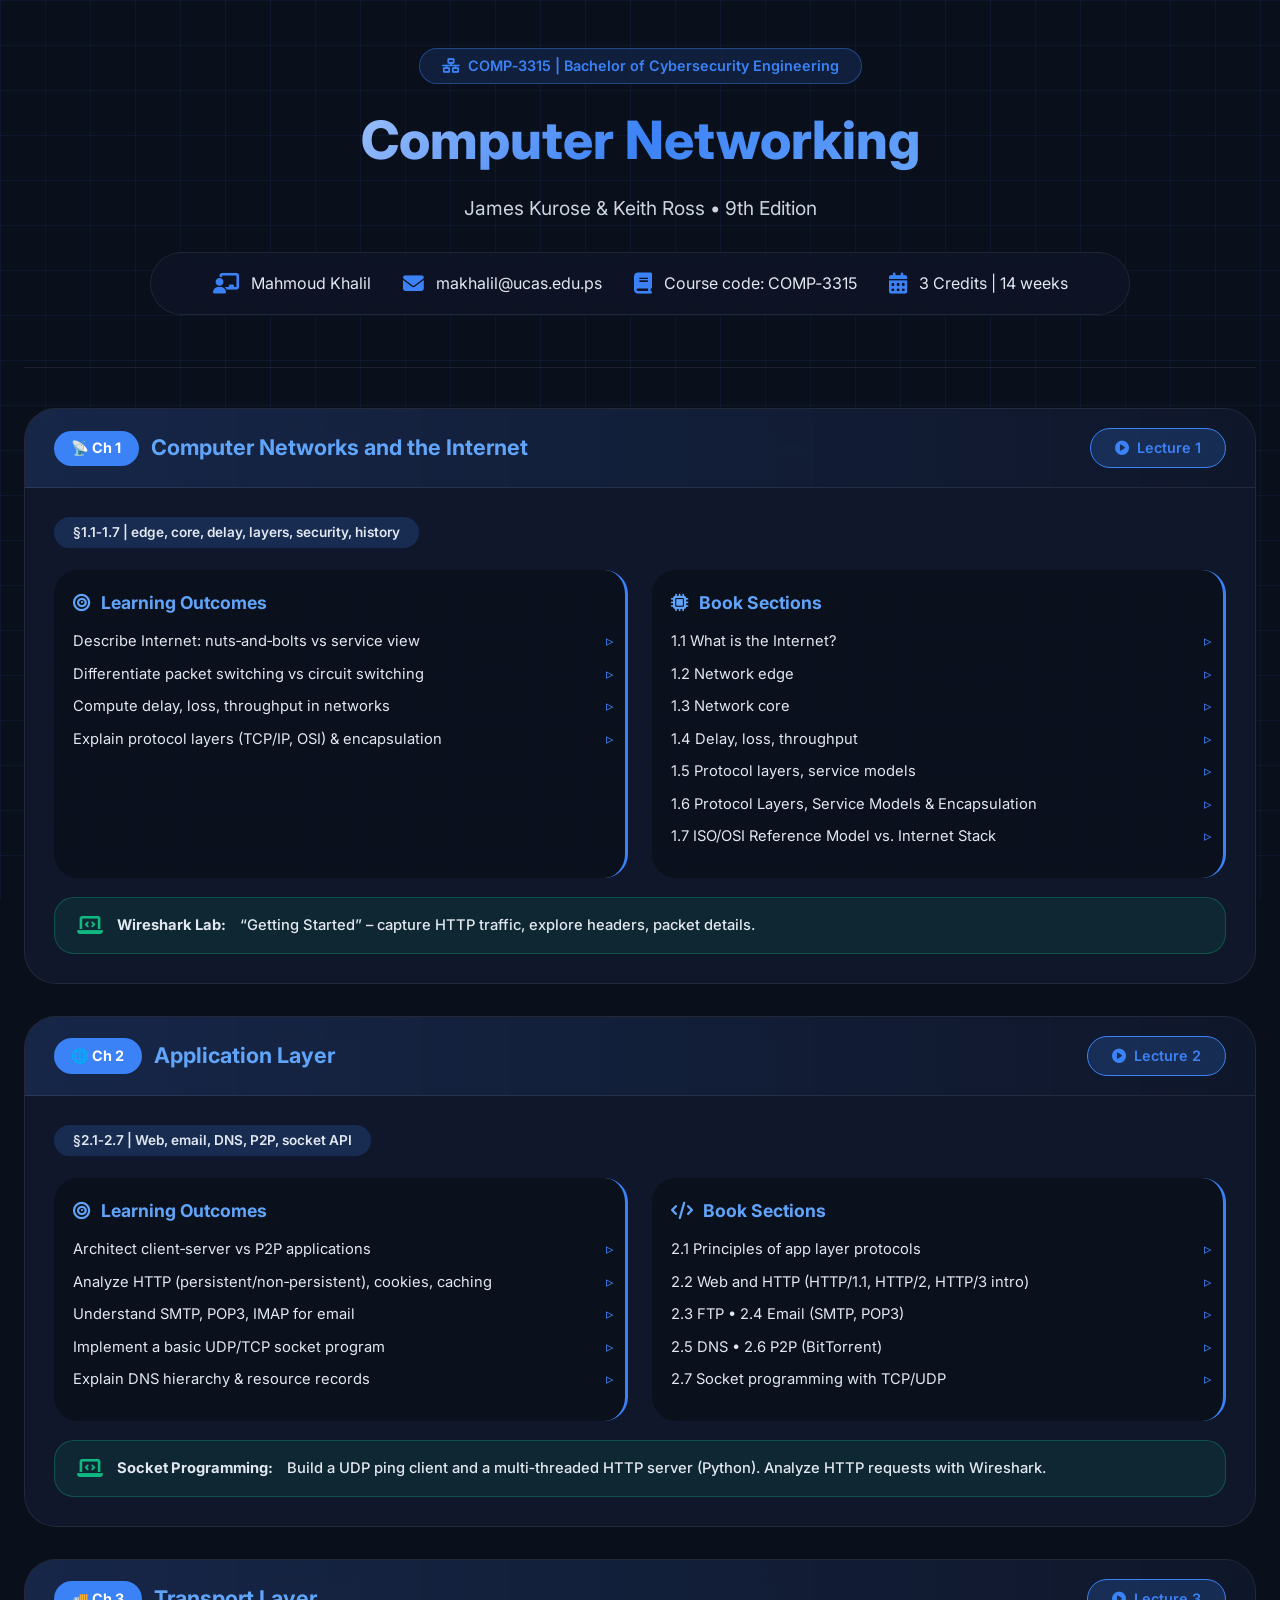
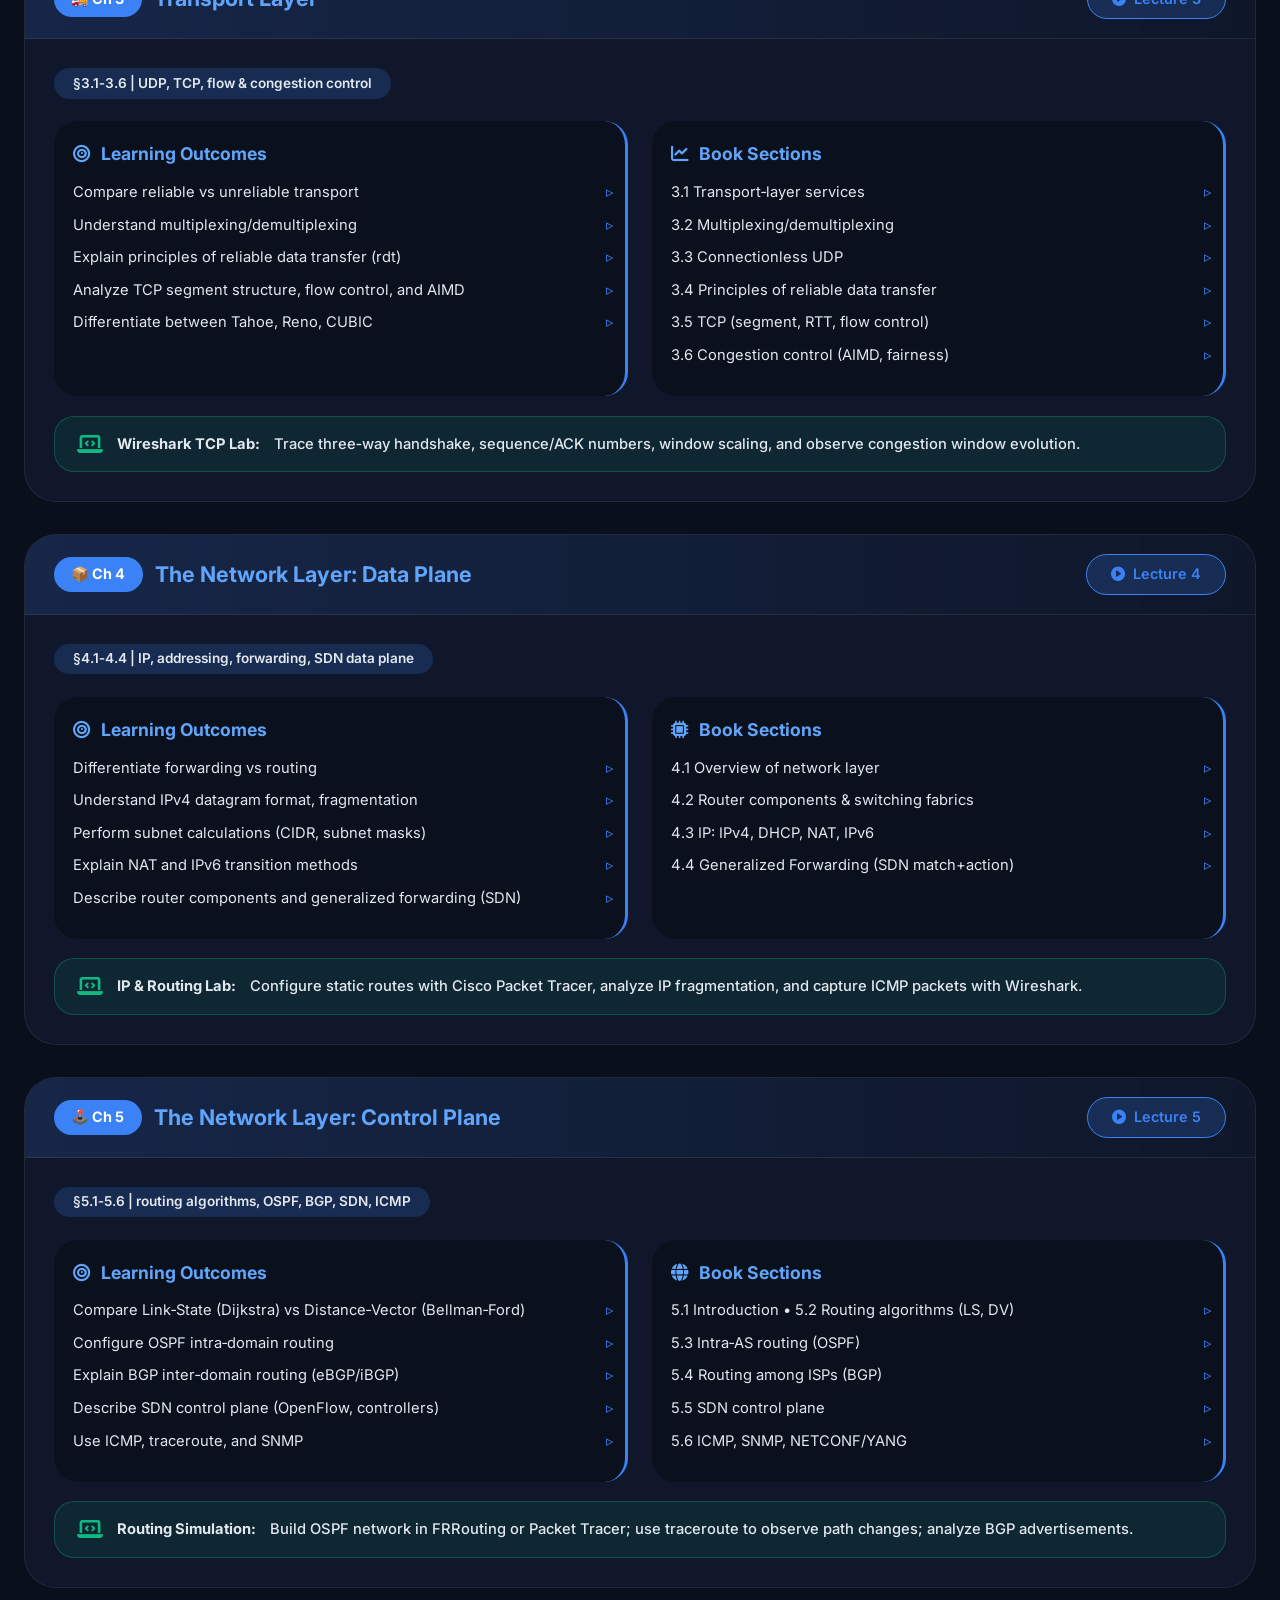
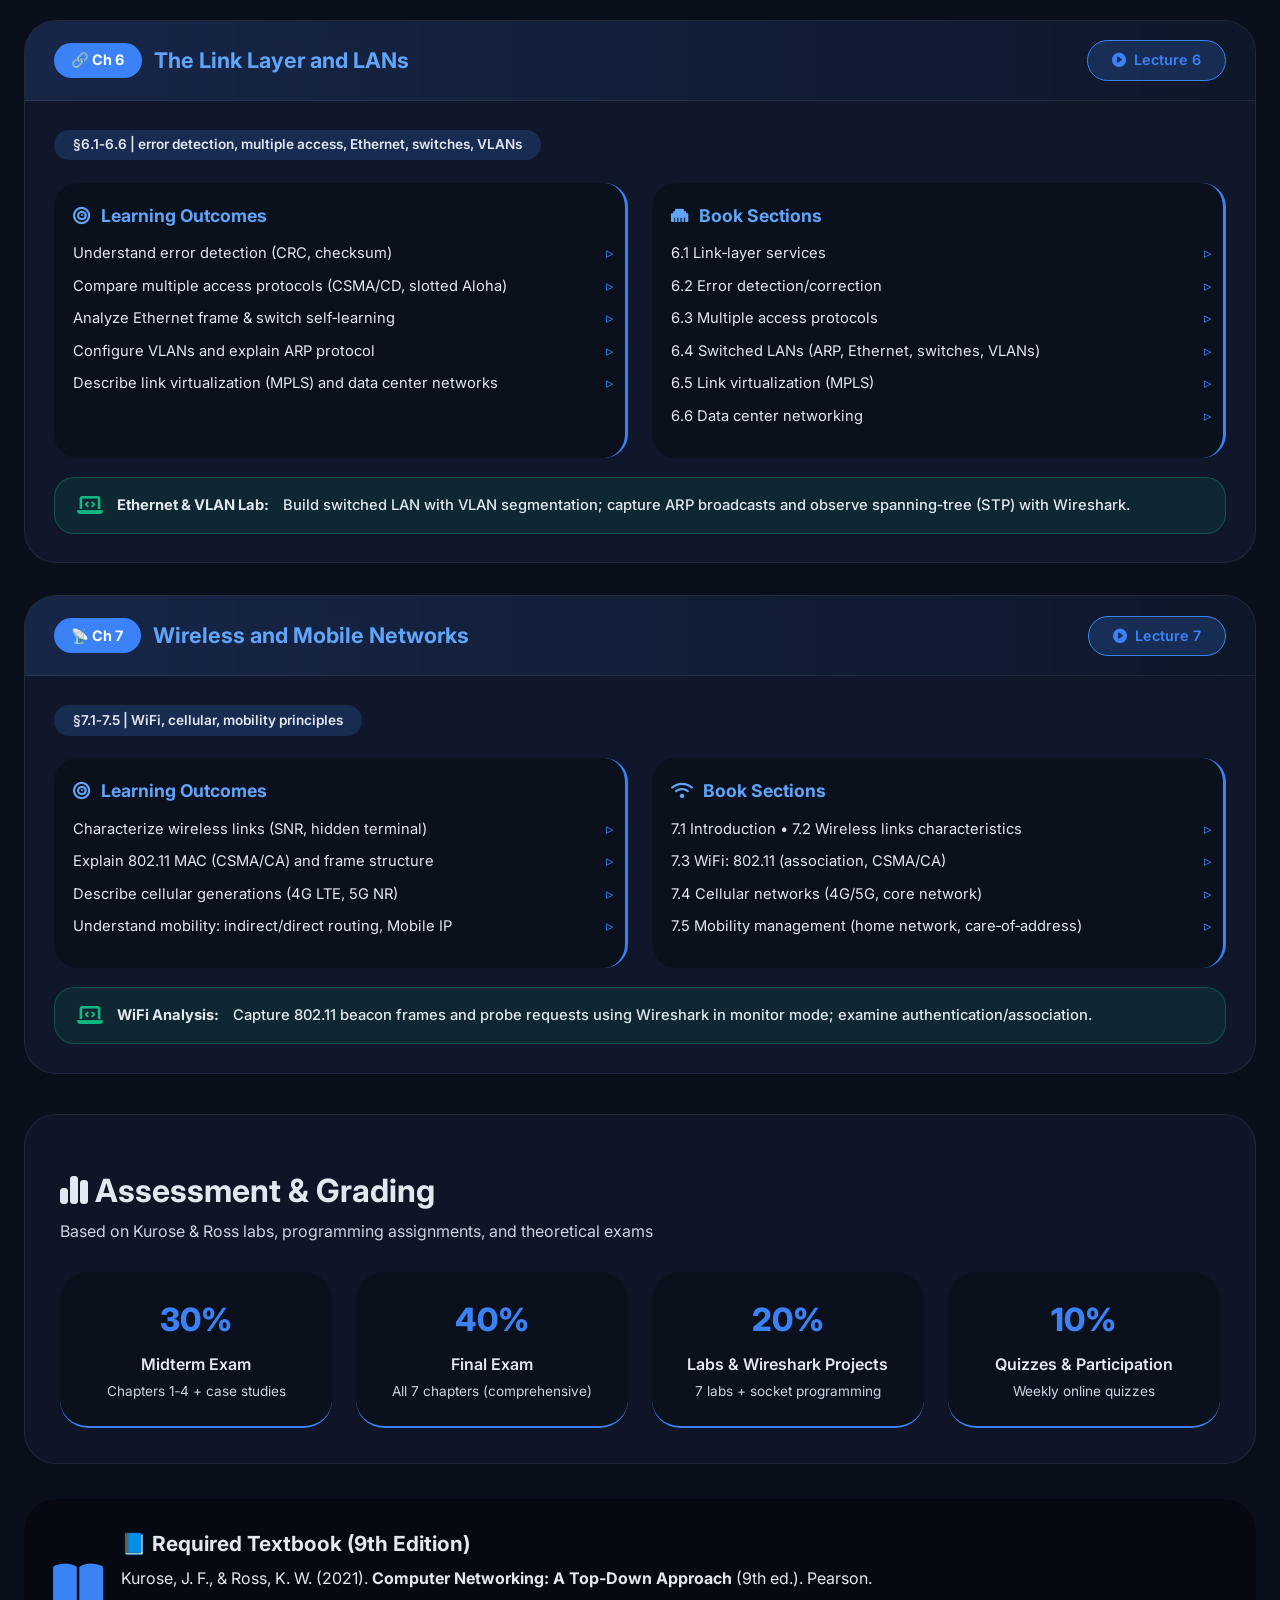
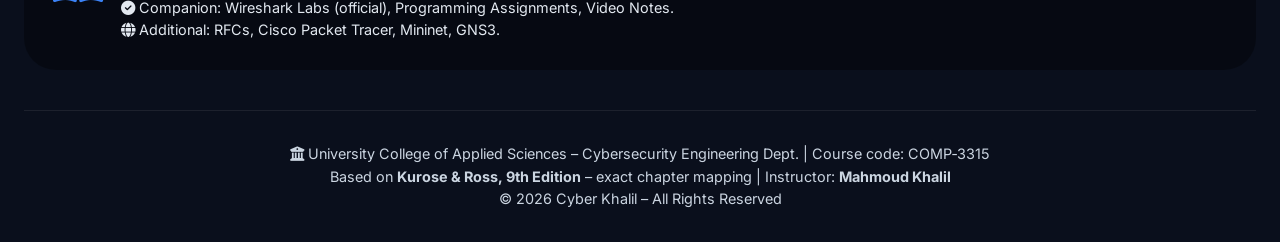
==== commit 94e99067: "update lecture1 & add scripts" ====
--- a/index.html
+++ b/index.html
@@ -1,414 +1,505 @@
-<!DOCTYPE html>
+<!doctype html>
 <html lang="en">
-
-<head>
-    <meta charset="UTF-8">
-    <meta name="viewport" content="width=device-width, initial-scale=1.0, user-scalable=yes">
+  <head>
+    <meta charset="UTF-8" />
+    <meta
+      name="viewport"
+      content="width=device-width, initial-scale=1.0, user-scalable=yes"
+    />
     <title>COMP-3315 | Computer Networking</title>
     <link
-        href="https://fonts.googleapis.com/css2?family=Inter:opsz,wght@14..32,400;14..32,500;14..32,600;14..32,700;14..32,800&display=swap"
-        rel="stylesheet">
-    <link rel="stylesheet" href="https://cdnjs.cloudflare.com/ajax/libs/font-awesome/6.4.0/css/all.min.css">
-    <link rel="stylesheet" href="styles.css">
+      href="https://fonts.googleapis.com/css2?family=Inter:opsz,wght@14..32,400;14..32,500;14..32,600;14..32,700;14..32,800&display=swap"
+      rel="stylesheet"
+      onerror="this.remove()"
+    />
+    <link
+      rel="stylesheet"
+      href="https://cdnjs.cloudflare.com/ajax/libs/font-awesome/6.4.0/css/all.min.css"
+      onerror="this.remove()"
+    />
+
+    <link rel="stylesheet" href="styles.css" />
     <style>
-        /* تعديلات صغيرة إضافية */
-        @media (max-width: 780px) {
-            .instructor-panel {
-                gap: 16px;
-                padding: 14px 18px;
-            }
-
-            .container {
-                padding: 0 16px;
-            }
-
-            .course-header h1 {
-                font-size: clamp(1.8rem, 6vw, 2.8rem);
-            }
+      /* تعديلات صغيرة إضافية */
+      @media (max-width: 780px) {
+        .instructor-panel {
+          gap: 16px;
+          padding: 14px 18px;
         }
 
-        @media (max-width: 480px) {
-            .instructor-item span {
-                font-size: 0.85rem;
-            }
+        .container {
+          padding: 0 16px;
         }
+
+        .course-header h1 {
+          font-size: clamp(1.8rem, 6vw, 2.8rem);
+        }
+      }
+
+      @media (max-width: 480px) {
+        .instructor-item span {
+          font-size: 0.85rem;
+        }
+      }
     </style>
-</head>
-
-<body>
+  </head>
+
+  <body>
     <div class="bg-grid"></div>
     <div class="container">
-        <div class="course-header">
-            <div class="course-badge"><i class="fas fa-network-wired"></i> COMP‑3315 | Bachelor of Cybersecurity
-                Engineering</div>
-            <h1>Computer Networking</h1>
-            <div class="course-sub">James Kurose & Keith Ross • 9th Edition </div>
-            <div class="instructor-panel">
-                <div class="instructor-item"><i class="fas fa-chalkboard-user"></i> <span>Mahmoud Khalil</span></div>
-                <div class="instructor-item"><i class="fas fa-envelope"></i> <span>makhalil@ucas.edu.ps</span></div>
-                <div class="instructor-item"><i class="fas fa-book"></i> <span>Course code: COMP‑3315</span></div>
-                <div class="instructor-item"><i class="fas fa-calendar-alt"></i> <span>3 Credits | 14 weeks</span></div>
-            </div>
-        </div>
-
-        <div class="weeks-container">
-            <!-- CHAPTER 1 -->
-            <div class="week-card">
-                <div class="week-header-bar">
-                    <span class="chapter-number">📡 Ch 1</span>
-                    <span class="chapter-title-main">Computer Networks and the Internet</span>
-                    <a href="lecture1.html" class="lecture-btn"><i class="fas fa-play-circle"></i> Lecture 1</a>
-                </div>
-                <div class="week-body">
-                    <div class="week-meta"><span class="chapter-topic">§1.1‑1.7 | edge, core, delay, layers, security,
-                            history</span></div>
-                    <div class="content-grid">
-                        <div class="info-box">
-                            <h4><i class="fas fa-bullseye"></i> Learning Outcomes</h4>
-                            <ul>
-                                <li>Describe Internet: nuts‑and‑bolts vs service view</li>
-                                <li>Differentiate packet switching vs circuit switching</li>
-                                <li>Compute delay, loss, throughput in networks</li>
-                                <li>Explain protocol layers (TCP/IP, OSI) & encapsulation</li>
-                                <li>Identify basic network attacks (DoS, sniffing)</li>
-                            </ul>
-                        </div>
-                        <div class="info-box">
-                            <h4><i class="fas fa-microchip"></i> Book Sections</h4>
-                            <ul>
-                                <li>1.1 What is the Internet? • 1.2 Network edge</li>
-                                <li>1.3 Network core • 1.4 Delay, loss, throughput</li>
-                                <li>1.5 Protocol layers, service models</li>
-                                <li>1.6 Networks under attack • 1.7 History</li>
-                            </ul>
-                        </div>
-                    </div>
-                    <div class="practical-lab"><i class="fas fa-laptop-code"></i> <strong>Wireshark Lab:</strong>
-                        “Getting Started” – capture HTTP traffic, explore headers, packet details.</div>
-                </div>
-            </div>
-
-            <!-- CHAPTER 2 -->
-            <div class="week-card">
-                <div class="week-header-bar">
-                    <span class="chapter-number">🌐 Ch 2</span>
-                    <span class="chapter-title-main">Application Layer</span>
-                    <a href="lecture2.html" class="lecture-btn"><i class="fas fa-play-circle"></i> Lecture 2</a>
-                </div>
-                <div class="week-body">
-                    <div class="week-meta"><span class="chapter-topic">§2.1‑2.7 | Web, email, DNS, P2P, socket
-                            API</span></div>
-                    <div class="content-grid">
-                        <div class="info-box">
-                            <h4><i class="fas fa-bullseye"></i> Learning Outcomes</h4>
-                            <ul>
-                                <li>Architect client‑server vs P2P applications</li>
-                                <li>Analyze HTTP (persistent/non‑persistent), cookies, caching</li>
-                                <li>Understand SMTP, POP3, IMAP for email</li>
-                                <li>Implement a basic UDP/TCP socket program</li>
-                                <li>Explain DNS hierarchy & resource records</li>
-                            </ul>
-                        </div>
-                        <div class="info-box">
-                            <h4><i class="fas fa-code"></i> Book Sections</h4>
-                            <ul>
-                                <li>2.1 Principles of app layer protocols</li>
-                                <li>2.2 Web and HTTP (HTTP/1.1, HTTP/2, HTTP/3 intro)</li>
-                                <li>2.3 FTP • 2.4 Email (SMTP, POP3)</li>
-                                <li>2.5 DNS • 2.6 P2P (BitTorrent)</li>
-                                <li>2.7 Socket programming with TCP/UDP</li>
-                            </ul>
-                        </div>
-                    </div>
-                    <div class="practical-lab"><i class="fas fa-laptop-code"></i> <strong>Socket Programming:</strong>
-                        Build a UDP ping client and a multi‑threaded HTTP server (Python). Analyze HTTP requests with
-                        Wireshark.</div>
-                </div>
-            </div>
-
-            <!-- CHAPTER 3 -->
-            <div class="week-card">
-                <div class="week-header-bar">
-                    <span class="chapter-number">🚚 Ch 3</span>
-                    <span class="chapter-title-main">Transport Layer</span>
-                    <a href="lecture3.html" class="lecture-btn"><i class="fas fa-play-circle"></i> Lecture 3</a>
-                </div>
-                <div class="week-body">
-                    <div class="week-meta"><span class="chapter-topic">§3.1‑3.6 | UDP, TCP, flow & congestion
-                            control</span></div>
-                    <div class="content-grid">
-                        <div class="info-box">
-                            <h4><i class="fas fa-bullseye"></i> Learning Outcomes</h4>
-                            <ul>
-                                <li>Compare reliable vs unreliable transport</li>
-                                <li>Understand multiplexing/demultiplexing</li>
-                                <li>Explain principles of reliable data transfer (rdt)</li>
-                                <li>Analyze TCP segment structure, flow control, and AIMD</li>
-                                <li>Differentiate between Tahoe, Reno, CUBIC</li>
-                            </ul>
-                        </div>
-                        <div class="info-box">
-                            <h4><i class="fas fa-chart-line"></i> Book Sections</h4>
-                            <ul>
-                                <li>3.1 Transport‑layer services</li>
-                                <li>3.2 Multiplexing/demultiplexing</li>
-                                <li>3.3 Connectionless UDP</li>
-                                <li>3.4 Principles of reliable data transfer</li>
-                                <li>3.5 TCP (segment, RTT, flow control)</li>
-                                <li>3.6 Congestion control (AIMD, fairness)</li>
-                            </ul>
-                        </div>
-                    </div>
-                    <div class="practical-lab"><i class="fas fa-laptop-code"></i> <strong>Wireshark TCP Lab:</strong>
-                        Trace three‑way handshake, sequence/ACK numbers, window scaling, and observe congestion window
-                        evolution.</div>
-                </div>
-            </div>
-
-            <!-- CHAPTER 4 -->
-            <div class="week-card">
-                <div class="week-header-bar">
-                    <span class="chapter-number">📦 Ch 4</span>
-                    <span class="chapter-title-main">The Network Layer: Data Plane</span>
-                    <a href="lecture4.html" class="lecture-btn"><i class="fas fa-play-circle"></i> Lecture 4</a>
-                </div>
-                <div class="week-body">
-                    <div class="week-meta"><span class="chapter-topic">§4.1‑4.4 | IP, addressing, forwarding, SDN data
-                            plane</span></div>
-                    <div class="content-grid">
-                        <div class="info-box">
-                            <h4><i class="fas fa-bullseye"></i> Learning Outcomes</h4>
-                            <ul>
-                                <li>Differentiate forwarding vs routing</li>
-                                <li>Understand IPv4 datagram format, fragmentation</li>
-                                <li>Perform subnet calculations (CIDR, subnet masks)</li>
-                                <li>Explain NAT and IPv6 transition methods</li>
-                                <li>Describe router components and generalized forwarding (SDN)</li>
-                            </ul>
-                        </div>
-                        <div class="info-box">
-                            <h4><i class="fas fa-microchip"></i> Book Sections</h4>
-                            <ul>
-                                <li>4.1 Overview of network layer</li>
-                                <li>4.2 Router components & switching fabrics</li>
-                                <li>4.3 IP: IPv4, DHCP, NAT, IPv6</li>
-                                <li>4.4 Generalized Forwarding (SDN match+action)</li>
-                            </ul>
-                        </div>
-                    </div>
-                    <div class="practical-lab"><i class="fas fa-laptop-code"></i> <strong>IP & Routing Lab:</strong>
-                        Configure static routes with Cisco Packet Tracer, analyze IP fragmentation, and capture ICMP
-                        packets with Wireshark.</div>
-                </div>
-            </div>
-
-            <!-- CHAPTER 5 -->
-            <div class="week-card">
-                <div class="week-header-bar">
-                    <span class="chapter-number">🕹️ Ch 5</span>
-                    <span class="chapter-title-main">The Network Layer: Control Plane</span>
-                    <a href="lecture5.html" class="lecture-btn"><i class="fas fa-play-circle"></i> Lecture 5</a>
-                </div>
-                <div class="week-body">
-                    <div class="week-meta"><span class="chapter-topic">§5.1‑5.6 | routing algorithms, OSPF, BGP, SDN,
-                            ICMP</span></div>
-                    <div class="content-grid">
-                        <div class="info-box">
-                            <h4><i class="fas fa-bullseye"></i> Learning Outcomes</h4>
-                            <ul>
-                                <li>Compare Link‑State (Dijkstra) vs Distance‑Vector (Bellman‑Ford)</li>
-                                <li>Configure OSPF intra‑domain routing</li>
-                                <li>Explain BGP inter‑domain routing (eBGP/iBGP)</li>
-                                <li>Describe SDN control plane (OpenFlow, controllers)</li>
-                                <li>Use ICMP, traceroute, and SNMP</li>
-                            </ul>
-                        </div>
-                        <div class="info-box">
-                            <h4><i class="fas fa-globe"></i> Book Sections</h4>
-                            <ul>
-                                <li>5.1 Introduction • 5.2 Routing algorithms (LS, DV)</li>
-                                <li>5.3 Intra‑AS routing (OSPF)</li>
-                                <li>5.4 Routing among ISPs (BGP)</li>
-                                <li>5.5 SDN control plane</li>
-                                <li>5.6 ICMP, SNMP, NETCONF/YANG</li>
-                            </ul>
-                        </div>
-                    </div>
-                    <div class="practical-lab"><i class="fas fa-laptop-code"></i> <strong>Routing Simulation:</strong>
-                        Build OSPF network in FRRouting or Packet Tracer; use traceroute to observe path changes;
-                        analyze BGP advertisements.</div>
-                </div>
-            </div>
-
-            <!-- CHAPTER 6 -->
-            <div class="week-card">
-                <div class="week-header-bar">
-                    <span class="chapter-number">🔗 Ch 6</span>
-                    <span class="chapter-title-main">The Link Layer and LANs</span>
-                    <a href="lecture6.html" class="lecture-btn"><i class="fas fa-play-circle"></i> Lecture 6</a>
-                </div>
-                <div class="week-body">
-                    <div class="week-meta"><span class="chapter-topic">§6.1‑6.6 | error detection, multiple access,
-                            Ethernet, switches, VLANs</span></div>
-                    <div class="content-grid">
-                        <div class="info-box">
-                            <h4><i class="fas fa-bullseye"></i> Learning Outcomes</h4>
-                            <ul>
-                                <li>Understand error detection (CRC, checksum)</li>
-                                <li>Compare multiple access protocols (CSMA/CD, slotted Aloha)</li>
-                                <li>Analyze Ethernet frame & switch self‑learning</li>
-                                <li>Configure VLANs and explain ARP protocol</li>
-                                <li>Describe link virtualization (MPLS) and data center networks</li>
-                            </ul>
-                        </div>
-                        <div class="info-box">
-                            <h4><i class="fas fa-ethernet"></i> Book Sections</h4>
-                            <ul>
-                                <li>6.1 Link‑layer services</li>
-                                <li>6.2 Error detection/correction</li>
-                                <li>6.3 Multiple access protocols</li>
-                                <li>6.4 Switched LANs (ARP, Ethernet, switches, VLANs)</li>
-                                <li>6.5 Link virtualization (MPLS)</li>
-                                <li>6.6 Data center networking</li>
-                            </ul>
-                        </div>
-                    </div>
-                    <div class="practical-lab"><i class="fas fa-laptop-code"></i> <strong>Ethernet & VLAN Lab:</strong>
-                        Build switched LAN with VLAN segmentation; capture ARP broadcasts and observe spanning‑tree
-                        (STP) with Wireshark.</div>
-                </div>
-            </div>
-
-            <!-- CHAPTER 7 -->
-            <div class="week-card">
-                <div class="week-header-bar">
-                    <span class="chapter-number">📡 Ch 7</span>
-                    <span class="chapter-title-main">Wireless and Mobile Networks</span>
-                    <a href="lecture7.html" class="lecture-btn"><i class="fas fa-play-circle"></i> Lecture 7</a>
-                </div>
-                <div class="week-body">
-                    <div class="week-meta"><span class="chapter-topic">§7.1‑7.5 | WiFi, cellular, mobility
-                            principles</span></div>
-                    <div class="content-grid">
-                        <div class="info-box">
-                            <h4><i class="fas fa-bullseye"></i> Learning Outcomes</h4>
-                            <ul>
-                                <li>Characterize wireless links (SNR, hidden terminal)</li>
-                                <li>Explain 802.11 MAC (CSMA/CA) and frame structure</li>
-                                <li>Describe cellular generations (4G LTE, 5G NR)</li>
-                                <li>Understand mobility: indirect/direct routing, Mobile IP</li>
-                            </ul>
-                        </div>
-                        <div class="info-box">
-                            <h4><i class="fas fa-wifi"></i> Book Sections</h4>
-                            <ul>
-                                <li>7.1 Introduction • 7.2 Wireless links characteristics</li>
-                                <li>7.3 WiFi: 802.11 (association, CSMA/CA)</li>
-                                <li>7.4 Cellular networks (4G/5G, core network)</li>
-                                <li>7.5 Mobility management (home network, care‑of‑address)</li>
-                            </ul>
-                        </div>
-                    </div>
-                    <div class="practical-lab"><i class="fas fa-laptop-code"></i> <strong>WiFi Analysis:</strong>
-                        Capture 802.11 beacon frames and probe requests using Wireshark in monitor mode; examine
-                        authentication/association.</div>
-                </div>
-            </div>
-
-            <!-- CHAPTER 8 -->
-            <div class="week-card">
-                <div class="week-header-bar">
-                    <span class="chapter-number">🔐 Ch 8</span>
-                    <span class="chapter-title-main">Security in Computer Networks</span>
-                    <a href="lecture8.html" class="lecture-btn"><i class="fas fa-play-circle"></i> Lecture 8</a>
-                </div>
-                <div class="week-body">
-                    <div class="week-meta"><span class="chapter-topic">§8.1‑8.9 | crypto, SSL/TLS, IPsec, wireless
-                            security, firewalls</span></div>
-                    <div class="content-grid">
-                        <div class="info-box">
-                            <h4><i class="fas fa-bullseye"></i> Learning Outcomes</h4>
-                            <ul>
-                                <li>Understand symmetric/asymmetric encryption & message integrity</li>
-                                <li>Explain SSL/TLS handshake and record protocol</li>
-                                <li>Configure IPsec VPN (ESP/AH) basics</li>
-                                <li>Differentiate firewalls (stateless/stateful) and IDS/IPS</li>
-                                <li>Describe 802.11i (WPA2) and operational security</li>
-                            </ul>
-                        </div>
-                        <div class="info-box">
-                            <h4><i class="fas fa-shield-haltered"></i> Book Sections</h4>
-                            <ul>
-                                <li>8.1 What is network security? • 8.2 Principles of cryptography</li>
-                                <li>8.3 Message integrity (MAC, digital signatures)</li>
-                                <li>8.4 End‑point authentication</li>
-                                <li>8.5 Securing email (PGP) • 8.6 Securing TCP (SSL/TLS)</li>
-                                <li>8.7 Network‑layer security (IPsec, VPN)</li>
-                                <li>8.8 Securing wireless LANs (WPA2, 802.11i)</li>
-                                <li>8.9 Operational security (firewalls, IDS/IPS)</li>
-                            </ul>
-                        </div>
-                    </div>
-                    <div class="practical-lab"><i class="fas fa-laptop-code"></i> <strong>Security Lab:</strong> Inspect
-                        TLS handshake with Wireshark, decode X.509 certificates; configure a simple IPsec tunnel between
-                        two hosts.</div>
-                </div>
-            </div>
-        </div>
-
-        <!-- Assessment & grading block -->
-        <div class="assessment-block">
-            <h2><i class="fas fa-chart-simple"></i> Assessment & Grading</h2>
-            <p class="section-desc">Based on Kurose & Ross labs, programming assignments, and theoretical exams</p>
-            <div class="assess-grid">
-                <div class="assess-card">
-                    <h3>30%</h3>
-                    <p>Midterm Exam</p><small>Chapters 1‑4 + case studies</small>
-                </div>
-                <div class="assess-card">
-                    <h3>40%</h3>
-                    <p>Final Exam</p><small>All 8 chapters (comprehensive)</small>
-                </div>
-                <div class="assess-card">
-                    <h3>20%</h3>
-                    <p>Labs & Wireshark Projects</p><small>7 labs + socket programming</small>
-                </div>
-                <div class="assess-card">
-                    <h3>10%</h3>
-                    <p>Quizzes & Participation</p><small>Weekly online quizzes</small>
-                </div>
-            </div>
-        </div>
-
-        <!-- Textbook section -->
-        <div class="textbook-section">
-            <div style="display: flex; align-items: center; gap: 18px; flex-wrap: wrap;">
-                <div><i class="fas fa-book-open" style="font-size: 2.8rem; color: var(--primary);"></i></div>
-                <div>
-                    <h3 style="font-size: 1.3rem;">📘 Required Textbook (9th Edition)</h3>
-                    <p style="margin: 6px 0;">Kurose, J. F., & Ross, K. W. (2021). <strong>Computer Networking: A
-                            Top‑Down Approach</strong> (9th ed.). Pearson.</p>
-                    <p style="font-size: 0.9rem;"><i class="fas fa-check-circle"></i> Companion: Wireshark Labs
-                        (official), Programming Assignments, Video Notes.</p>
-                    <p style="font-size: 0.9rem;"><i class="fas fa-globe"></i> Additional: RFCs, Cisco Packet Tracer,
-                        Mininet, GNS3.</p>
-                </div>
-            </div>
-        </div>
-        <footer>
-            <p><i class="fas fa-university"></i> University College of Applied Sciences – Cybersecurity Engineering
-                Dept. | Course code: COMP‑3315</p>
-            <p>Based on <strong>Kurose & Ross, 9th Edition</strong> – exact chapter mapping | Instructor:
-                <strong>Mahmoud Khalil</strong></p>
-            <p class="copyright-year">© <span id="current-year"></span> Cyber Khalil – All Rights Reserved</p>
-        </footer>
+      <div class="course-header">
+        <div class="course-badge">
+          <i class="fas fa-network-wired"></i> COMP‑3315 | Bachelor of
+          Cybersecurity Engineering
+        </div>
+        <h1>Computer Networking</h1>
+        <div class="course-sub">James Kurose & Keith Ross • 9th Edition</div>
+        <div class="instructor-panel">
+          <div class="instructor-item">
+            <i class="fas fa-chalkboard-user"></i> <span>Mahmoud Khalil</span>
+          </div>
+          <div class="instructor-item">
+            <i class="fas fa-envelope"></i> <span>makhalil@ucas.edu.ps</span>
+          </div>
+          <div class="instructor-item">
+            <i class="fas fa-book"></i> <span>Course code: COMP‑3315</span>
+          </div>
+          <div class="instructor-item">
+            <i class="fas fa-calendar-alt"></i>
+            <span>3 Credits | 14 weeks</span>
+          </div>
+        </div>
+      </div>
+
+      <div class="weeks-container">
+        <!-- CHAPTER 1 -->
+        <div class="week-card">
+          <div class="week-header-bar">
+            <span class="chapter-number">📡 Ch 1</span>
+            <span class="chapter-title-main"
+              >Computer Networks and the Internet</span
+            >
+            <a href="lecture1.html" class="lecture-btn"
+              ><i class="fas fa-play-circle"></i> Lecture 1</a
+            >
+          </div>
+          <div class="week-body">
+            <div class="week-meta">
+              <span class="chapter-topic"
+                >§1.1‑1.7 | edge, core, delay, layers, security, history</span
+              >
+            </div>
+            <div class="content-grid">
+              <div class="info-box">
+                <h4><i class="fas fa-bullseye"></i> Learning Outcomes</h4>
+                <ul>
+                  <li>Describe Internet: nuts‑and‑bolts vs service view</li>
+                  <li>Differentiate packet switching vs circuit switching</li>
+                  <li>Compute delay, loss, throughput in networks</li>
+                  <li>Explain protocol layers (TCP/IP, OSI) & encapsulation</li>
+                </ul>
+              </div>
+              <div class="info-box">
+                <h4><i class="fas fa-microchip"></i> Book Sections</h4>
+                <ul>
+                  <li>1.1 What is the Internet?</li>
+                  <li>1.2 Network edge</li>
+                  <li>1.3 Network core</li>
+                  <li>1.4 Delay, loss, throughput</li>
+                  <li>1.5 Protocol layers, service models</li>
+                  <li>
+                    1.6 Protocol Layers, Service Models &amp; Encapsulation
+                  </li>
+                  <li>1.7 ISO/OSI Reference Model vs. Internet Stack</li>
+                </ul>
+              </div>
+            </div>
+            <div class="practical-lab">
+              <i class="fas fa-laptop-code"></i>
+              <strong>Wireshark Lab:</strong> “Getting Started” – capture HTTP
+              traffic, explore headers, packet details.
+            </div>
+          </div>
+        </div>
+
+        <!-- CHAPTER 2 -->
+        <div class="week-card">
+          <div class="week-header-bar">
+            <span class="chapter-number">🌐 Ch 2</span>
+            <span class="chapter-title-main">Application Layer</span>
+            <a href="lecture2.html" class="lecture-btn"
+              ><i class="fas fa-play-circle"></i> Lecture 2</a
+            >
+          </div>
+          <div class="week-body">
+            <div class="week-meta">
+              <span class="chapter-topic"
+                >§2.1‑2.7 | Web, email, DNS, P2P, socket API</span
+              >
+            </div>
+            <div class="content-grid">
+              <div class="info-box">
+                <h4><i class="fas fa-bullseye"></i> Learning Outcomes</h4>
+                <ul>
+                  <li>Architect client‑server vs P2P applications</li>
+                  <li>
+                    Analyze HTTP (persistent/non‑persistent), cookies, caching
+                  </li>
+                  <li>Understand SMTP, POP3, IMAP for email</li>
+                  <li>Implement a basic UDP/TCP socket program</li>
+                  <li>Explain DNS hierarchy & resource records</li>
+                </ul>
+              </div>
+              <div class="info-box">
+                <h4><i class="fas fa-code"></i> Book Sections</h4>
+                <ul>
+                  <li>2.1 Principles of app layer protocols</li>
+                  <li>2.2 Web and HTTP (HTTP/1.1, HTTP/2, HTTP/3 intro)</li>
+                  <li>2.3 FTP • 2.4 Email (SMTP, POP3)</li>
+                  <li>2.5 DNS • 2.6 P2P (BitTorrent)</li>
+                  <li>2.7 Socket programming with TCP/UDP</li>
+                </ul>
+              </div>
+            </div>
+            <div class="practical-lab">
+              <i class="fas fa-laptop-code"></i>
+              <strong>Socket Programming:</strong> Build a UDP ping client and a
+              multi‑threaded HTTP server (Python). Analyze HTTP requests with
+              Wireshark.
+            </div>
+          </div>
+        </div>
+
+        <!-- CHAPTER 3 -->
+        <div class="week-card">
+          <div class="week-header-bar">
+            <span class="chapter-number">🚚 Ch 3</span>
+            <span class="chapter-title-main">Transport Layer</span>
+            <a href="lecture3.html" class="lecture-btn"
+              ><i class="fas fa-play-circle"></i> Lecture 3</a
+            >
+          </div>
+          <div class="week-body">
+            <div class="week-meta">
+              <span class="chapter-topic"
+                >§3.1‑3.6 | UDP, TCP, flow & congestion control</span
+              >
+            </div>
+            <div class="content-grid">
+              <div class="info-box">
+                <h4><i class="fas fa-bullseye"></i> Learning Outcomes</h4>
+                <ul>
+                  <li>Compare reliable vs unreliable transport</li>
+                  <li>Understand multiplexing/demultiplexing</li>
+                  <li>Explain principles of reliable data transfer (rdt)</li>
+                  <li>Analyze TCP segment structure, flow control, and AIMD</li>
+                  <li>Differentiate between Tahoe, Reno, CUBIC</li>
+                </ul>
+              </div>
+              <div class="info-box">
+                <h4><i class="fas fa-chart-line"></i> Book Sections</h4>
+                <ul>
+                  <li>3.1 Transport‑layer services</li>
+                  <li>3.2 Multiplexing/demultiplexing</li>
+                  <li>3.3 Connectionless UDP</li>
+                  <li>3.4 Principles of reliable data transfer</li>
+                  <li>3.5 TCP (segment, RTT, flow control)</li>
+                  <li>3.6 Congestion control (AIMD, fairness)</li>
+                </ul>
+              </div>
+            </div>
+            <div class="practical-lab">
+              <i class="fas fa-laptop-code"></i>
+              <strong>Wireshark TCP Lab:</strong> Trace three‑way handshake,
+              sequence/ACK numbers, window scaling, and observe congestion
+              window evolution.
+            </div>
+          </div>
+        </div>
+
+        <!-- CHAPTER 4 -->
+        <div class="week-card">
+          <div class="week-header-bar">
+            <span class="chapter-number">📦 Ch 4</span>
+            <span class="chapter-title-main"
+              >The Network Layer: Data Plane</span
+            >
+            <a href="lecture4.html" class="lecture-btn"
+              ><i class="fas fa-play-circle"></i> Lecture 4</a
+            >
+          </div>
+          <div class="week-body">
+            <div class="week-meta">
+              <span class="chapter-topic"
+                >§4.1‑4.4 | IP, addressing, forwarding, SDN data plane</span
+              >
+            </div>
+            <div class="content-grid">
+              <div class="info-box">
+                <h4><i class="fas fa-bullseye"></i> Learning Outcomes</h4>
+                <ul>
+                  <li>Differentiate forwarding vs routing</li>
+                  <li>Understand IPv4 datagram format, fragmentation</li>
+                  <li>Perform subnet calculations (CIDR, subnet masks)</li>
+                  <li>Explain NAT and IPv6 transition methods</li>
+                  <li>
+                    Describe router components and generalized forwarding (SDN)
+                  </li>
+                </ul>
+              </div>
+              <div class="info-box">
+                <h4><i class="fas fa-microchip"></i> Book Sections</h4>
+                <ul>
+                  <li>4.1 Overview of network layer</li>
+                  <li>4.2 Router components & switching fabrics</li>
+                  <li>4.3 IP: IPv4, DHCP, NAT, IPv6</li>
+                  <li>4.4 Generalized Forwarding (SDN match+action)</li>
+                </ul>
+              </div>
+            </div>
+            <div class="practical-lab">
+              <i class="fas fa-laptop-code"></i>
+              <strong>IP & Routing Lab:</strong> Configure static routes with
+              Cisco Packet Tracer, analyze IP fragmentation, and capture ICMP
+              packets with Wireshark.
+            </div>
+          </div>
+        </div>
+
+        <!-- CHAPTER 5 -->
+        <div class="week-card">
+          <div class="week-header-bar">
+            <span class="chapter-number">🕹️ Ch 5</span>
+            <span class="chapter-title-main"
+              >The Network Layer: Control Plane</span
+            >
+            <a href="lecture5.html" class="lecture-btn"
+              ><i class="fas fa-play-circle"></i> Lecture 5</a
+            >
+          </div>
+          <div class="week-body">
+            <div class="week-meta">
+              <span class="chapter-topic"
+                >§5.1‑5.6 | routing algorithms, OSPF, BGP, SDN, ICMP</span
+              >
+            </div>
+            <div class="content-grid">
+              <div class="info-box">
+                <h4><i class="fas fa-bullseye"></i> Learning Outcomes</h4>
+                <ul>
+                  <li>
+                    Compare Link‑State (Dijkstra) vs Distance‑Vector
+                    (Bellman‑Ford)
+                  </li>
+                  <li>Configure OSPF intra‑domain routing</li>
+                  <li>Explain BGP inter‑domain routing (eBGP/iBGP)</li>
+                  <li>Describe SDN control plane (OpenFlow, controllers)</li>
+                  <li>Use ICMP, traceroute, and SNMP</li>
+                </ul>
+              </div>
+              <div class="info-box">
+                <h4><i class="fas fa-globe"></i> Book Sections</h4>
+                <ul>
+                  <li>5.1 Introduction • 5.2 Routing algorithms (LS, DV)</li>
+                  <li>5.3 Intra‑AS routing (OSPF)</li>
+                  <li>5.4 Routing among ISPs (BGP)</li>
+                  <li>5.5 SDN control plane</li>
+                  <li>5.6 ICMP, SNMP, NETCONF/YANG</li>
+                </ul>
+              </div>
+            </div>
+            <div class="practical-lab">
+              <i class="fas fa-laptop-code"></i>
+              <strong>Routing Simulation:</strong> Build OSPF network in
+              FRRouting or Packet Tracer; use traceroute to observe path
+              changes; analyze BGP advertisements.
+            </div>
+          </div>
+        </div>
+
+        <!-- CHAPTER 6 -->
+        <div class="week-card">
+          <div class="week-header-bar">
+            <span class="chapter-number">🔗 Ch 6</span>
+            <span class="chapter-title-main">The Link Layer and LANs</span>
+            <a href="lecture6.html" class="lecture-btn"
+              ><i class="fas fa-play-circle"></i> Lecture 6</a
+            >
+          </div>
+          <div class="week-body">
+            <div class="week-meta">
+              <span class="chapter-topic"
+                >§6.1‑6.6 | error detection, multiple access, Ethernet,
+                switches, VLANs</span
+              >
+            </div>
+            <div class="content-grid">
+              <div class="info-box">
+                <h4><i class="fas fa-bullseye"></i> Learning Outcomes</h4>
+                <ul>
+                  <li>Understand error detection (CRC, checksum)</li>
+                  <li>
+                    Compare multiple access protocols (CSMA/CD, slotted Aloha)
+                  </li>
+                  <li>Analyze Ethernet frame & switch self‑learning</li>
+                  <li>Configure VLANs and explain ARP protocol</li>
+                  <li>
+                    Describe link virtualization (MPLS) and data center networks
+                  </li>
+                </ul>
+              </div>
+              <div class="info-box">
+                <h4><i class="fas fa-ethernet"></i> Book Sections</h4>
+                <ul>
+                  <li>6.1 Link‑layer services</li>
+                  <li>6.2 Error detection/correction</li>
+                  <li>6.3 Multiple access protocols</li>
+                  <li>6.4 Switched LANs (ARP, Ethernet, switches, VLANs)</li>
+                  <li>6.5 Link virtualization (MPLS)</li>
+                  <li>6.6 Data center networking</li>
+                </ul>
+              </div>
+            </div>
+            <div class="practical-lab">
+              <i class="fas fa-laptop-code"></i>
+              <strong>Ethernet & VLAN Lab:</strong> Build switched LAN with VLAN
+              segmentation; capture ARP broadcasts and observe spanning‑tree
+              (STP) with Wireshark.
+            </div>
+          </div>
+        </div>
+
+        <!-- CHAPTER 7 -->
+        <div class="week-card">
+          <div class="week-header-bar">
+            <span class="chapter-number">📡 Ch 7</span>
+            <span class="chapter-title-main">Wireless and Mobile Networks</span>
+            <a href="lecture7.html" class="lecture-btn"
+              ><i class="fas fa-play-circle"></i> Lecture 7</a
+            >
+          </div>
+          <div class="week-body">
+            <div class="week-meta">
+              <span class="chapter-topic"
+                >§7.1‑7.5 | WiFi, cellular, mobility principles</span
+              >
+            </div>
+            <div class="content-grid">
+              <div class="info-box">
+                <h4><i class="fas fa-bullseye"></i> Learning Outcomes</h4>
+                <ul>
+                  <li>Characterize wireless links (SNR, hidden terminal)</li>
+                  <li>Explain 802.11 MAC (CSMA/CA) and frame structure</li>
+                  <li>Describe cellular generations (4G LTE, 5G NR)</li>
+                  <li>
+                    Understand mobility: indirect/direct routing, Mobile IP
+                  </li>
+                </ul>
+              </div>
+              <div class="info-box">
+                <h4><i class="fas fa-wifi"></i> Book Sections</h4>
+                <ul>
+                  <li>7.1 Introduction • 7.2 Wireless links characteristics</li>
+                  <li>7.3 WiFi: 802.11 (association, CSMA/CA)</li>
+                  <li>7.4 Cellular networks (4G/5G, core network)</li>
+                  <li>
+                    7.5 Mobility management (home network, care‑of‑address)
+                  </li>
+                </ul>
+              </div>
+            </div>
+            <div class="practical-lab">
+              <i class="fas fa-laptop-code"></i>
+              <strong>WiFi Analysis:</strong> Capture 802.11 beacon frames and
+              probe requests using Wireshark in monitor mode; examine
+              authentication/association.
+            </div>
+          </div>
+        </div>
+      </div>
+
+      <!-- Assessment & grading block -->
+      <div class="assessment-block">
+        <h2><i class="fas fa-chart-simple"></i> Assessment & Grading</h2>
+        <p class="section-desc">
+          Based on Kurose & Ross labs, programming assignments, and theoretical
+          exams
+        </p>
+        <div class="assess-grid">
+          <div class="assess-card">
+            <h3>30%</h3>
+            <p>Midterm Exam</p>
+            <small>Chapters 1‑4 + case studies</small>
+          </div>
+          <div class="assess-card">
+            <h3>40%</h3>
+            <p>Final Exam</p>
+            <small>All 7 chapters (comprehensive)</small>
+          </div>
+          <div class="assess-card">
+            <h3>20%</h3>
+            <p>Labs & Wireshark Projects</p>
+            <small>7 labs + socket programming</small>
+          </div>
+          <div class="assess-card">
+            <h3>10%</h3>
+            <p>Quizzes & Participation</p>
+            <small>Weekly online quizzes</small>
+          </div>
+        </div>
+      </div>
+
+      <!-- Textbook section -->
+      <div class="textbook-section">
+        <div
+          style="display: flex; align-items: center; gap: 18px; flex-wrap: wrap"
+        >
+          <div>
+            <i
+              class="fas fa-book-open"
+              style="font-size: 2.8rem; color: var(--primary)"
+            ></i>
+          </div>
+          <div>
+            <h3 style="font-size: 1.3rem">
+              📘 Required Textbook (9th Edition)
+            </h3>
+            <p style="margin: 6px 0">
+              Kurose, J. F., & Ross, K. W. (2021).
+              <strong>Computer Networking: A Top‑Down Approach</strong> (9th
+              ed.). Pearson.
+            </p>
+            <p style="font-size: 0.9rem">
+              <i class="fas fa-check-circle"></i> Companion: Wireshark Labs
+              (official), Programming Assignments, Video Notes.
+            </p>
+            <p style="font-size: 0.9rem">
+              <i class="fas fa-globe"></i> Additional: RFCs, Cisco Packet
+              Tracer, Mininet, GNS3.
+            </p>
+          </div>
+        </div>
+      </div>
+      <footer>
+        <p>
+          <i class="fas fa-university"></i> University College of Applied
+          Sciences – Cybersecurity Engineering Dept. | Course code: COMP‑3315
+        </p>
+        <p>
+          Based on <strong>Kurose & Ross, 9th Edition</strong> – exact chapter
+          mapping | Instructor: <strong>Mahmoud Khalil</strong>
+        </p>
+        <p class="copyright-year">
+          © <span id="current-year"></span> Cyber Khalil – All Rights Reserved
+        </p>
+      </footer>
     </div>
 
     <script src="scripts.js" defer></script>
     <script>
-        // تعيين السنة الحالية تلقائياً
-        document.getElementById('current-year').textContent = new Date().getFullYear();
+      // تعيين السنة الحالية تلقائياً
+      document.getElementById("current-year").textContent =
+        new Date().getFullYear();
     </script>
-</body>
-
-</html>+  </body>
+</html>
